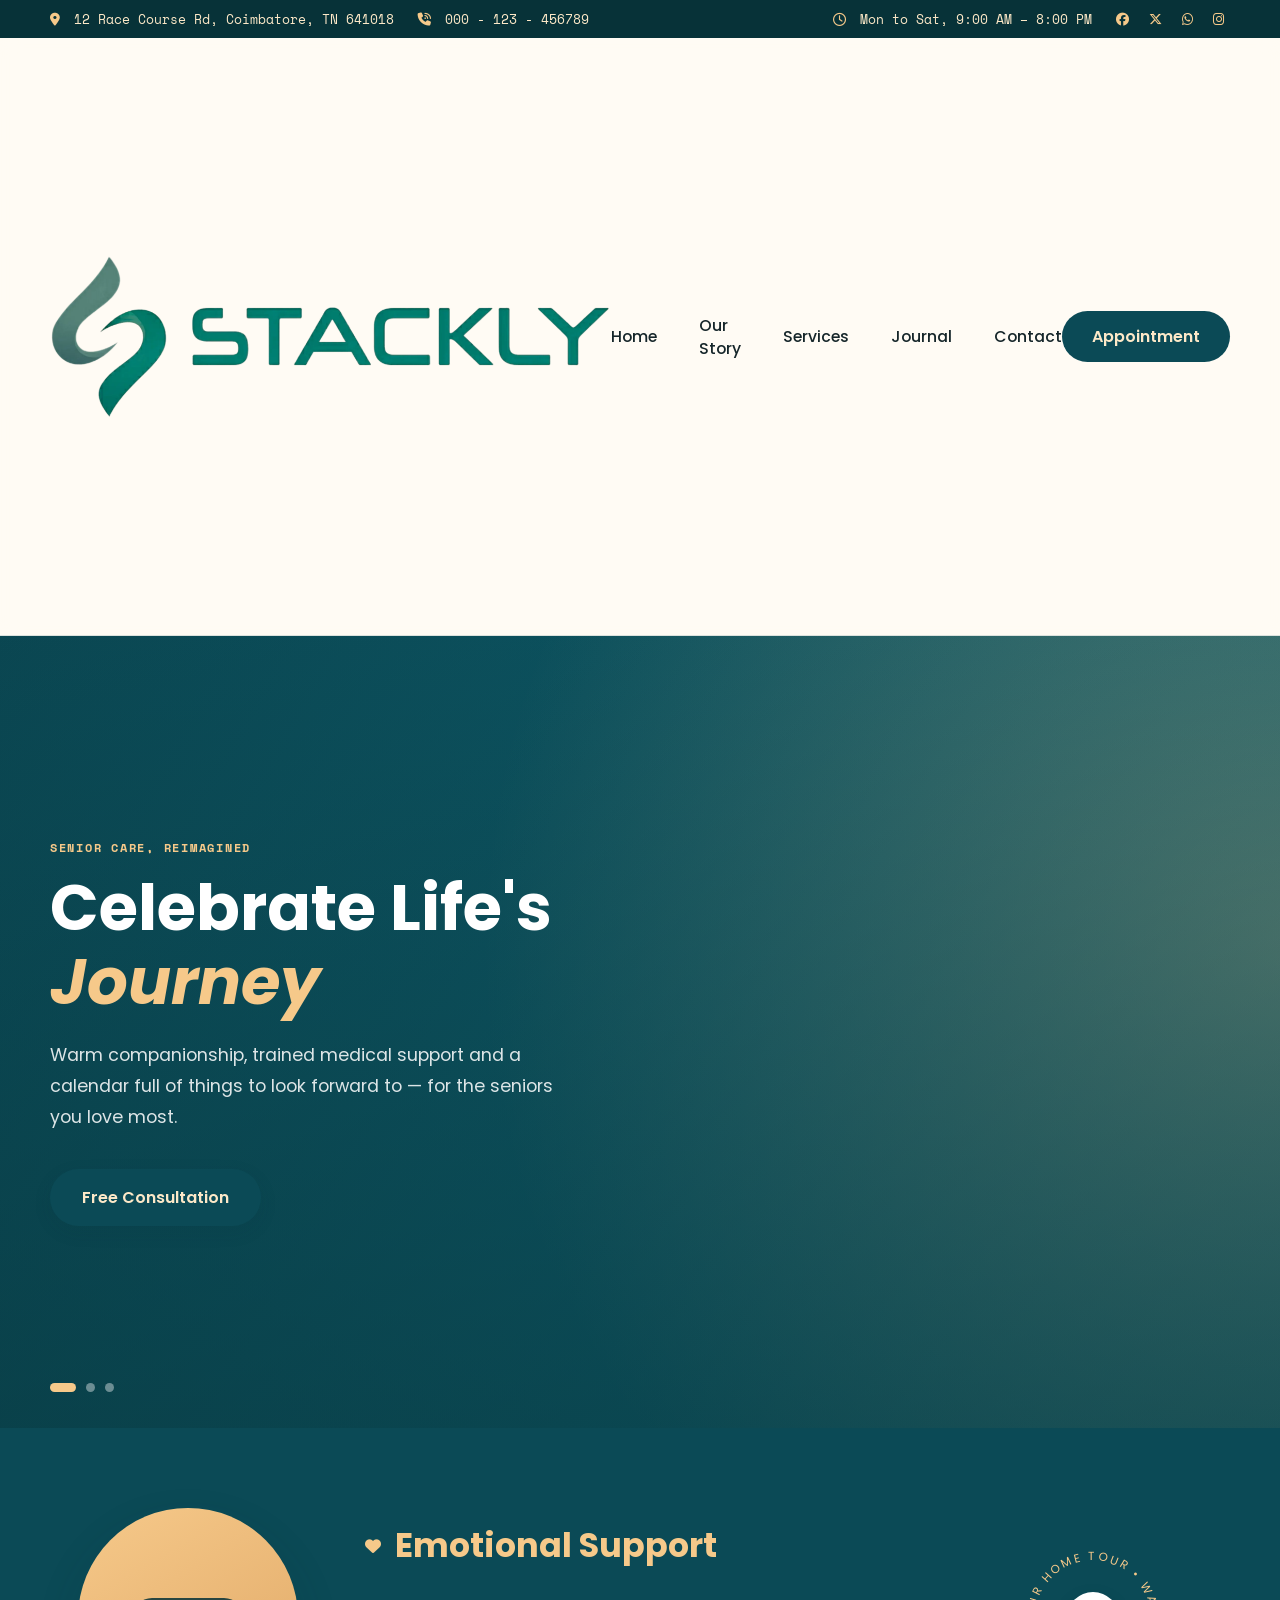
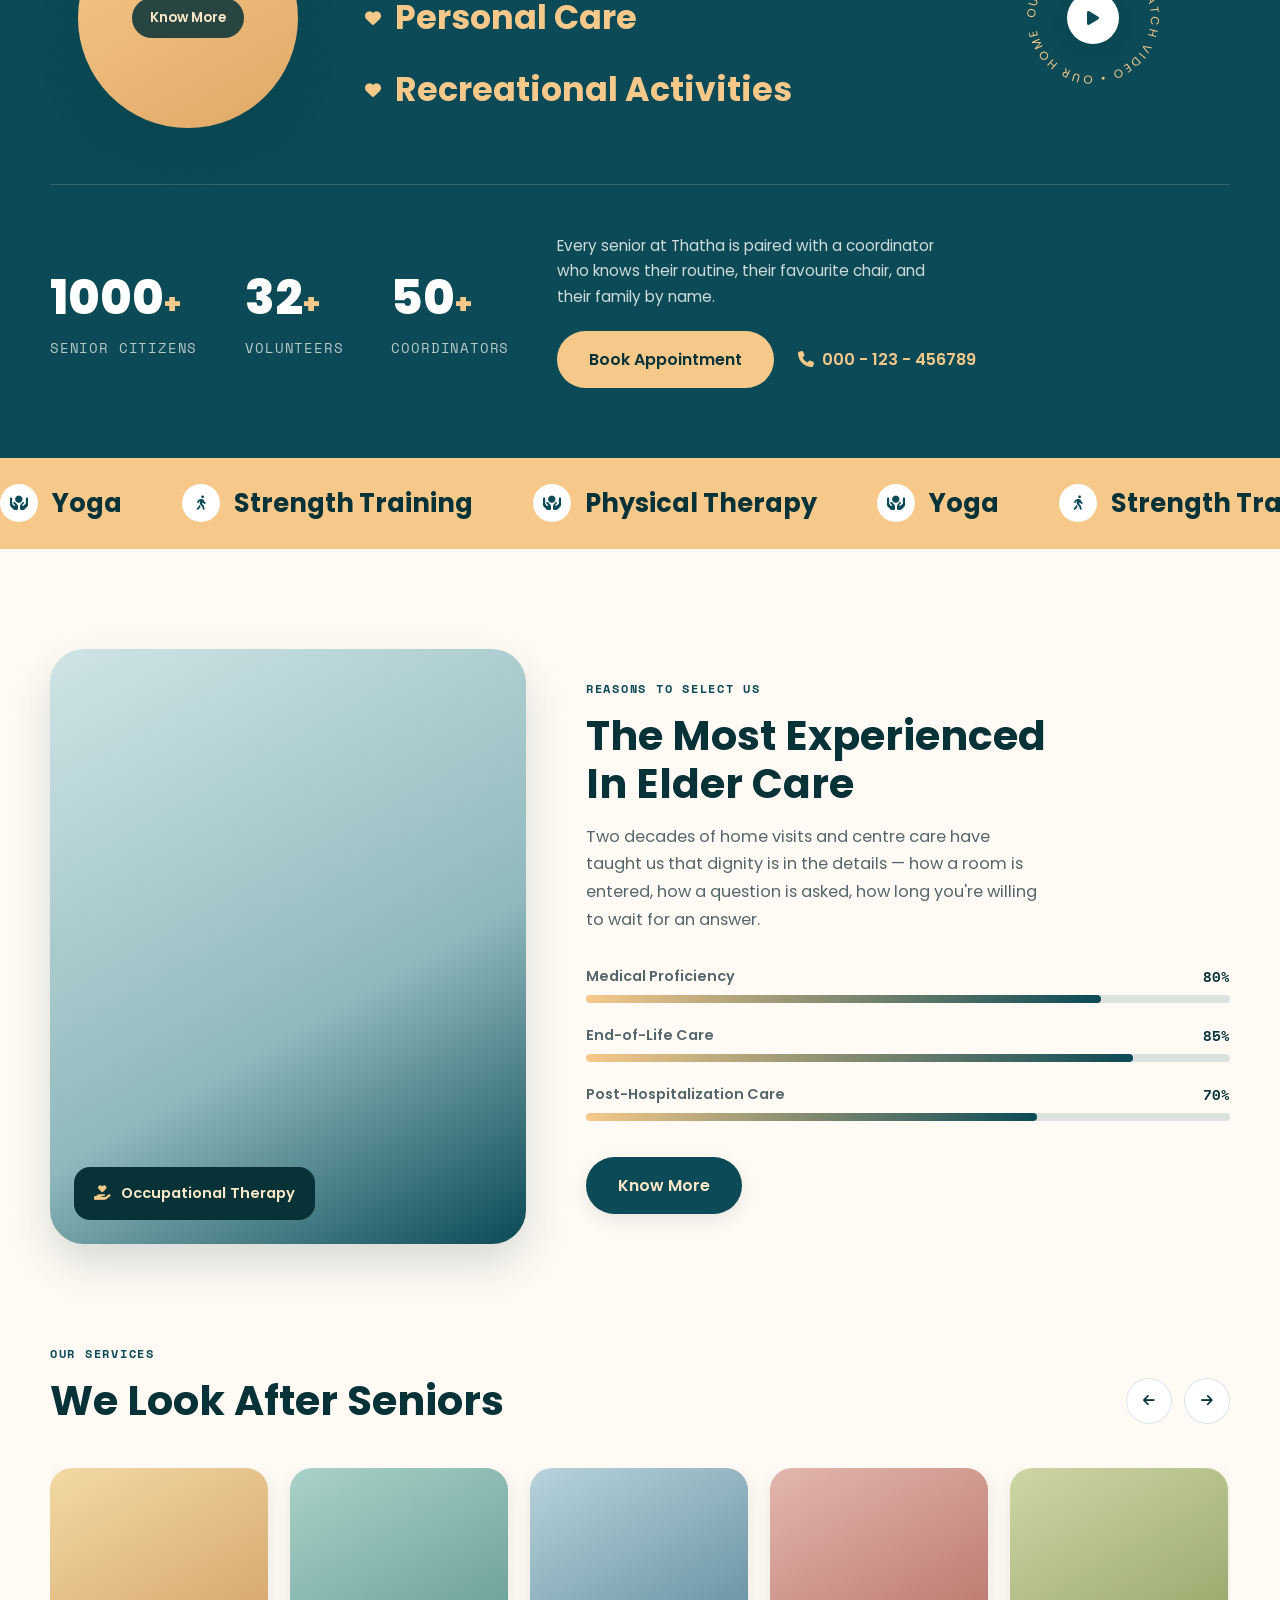
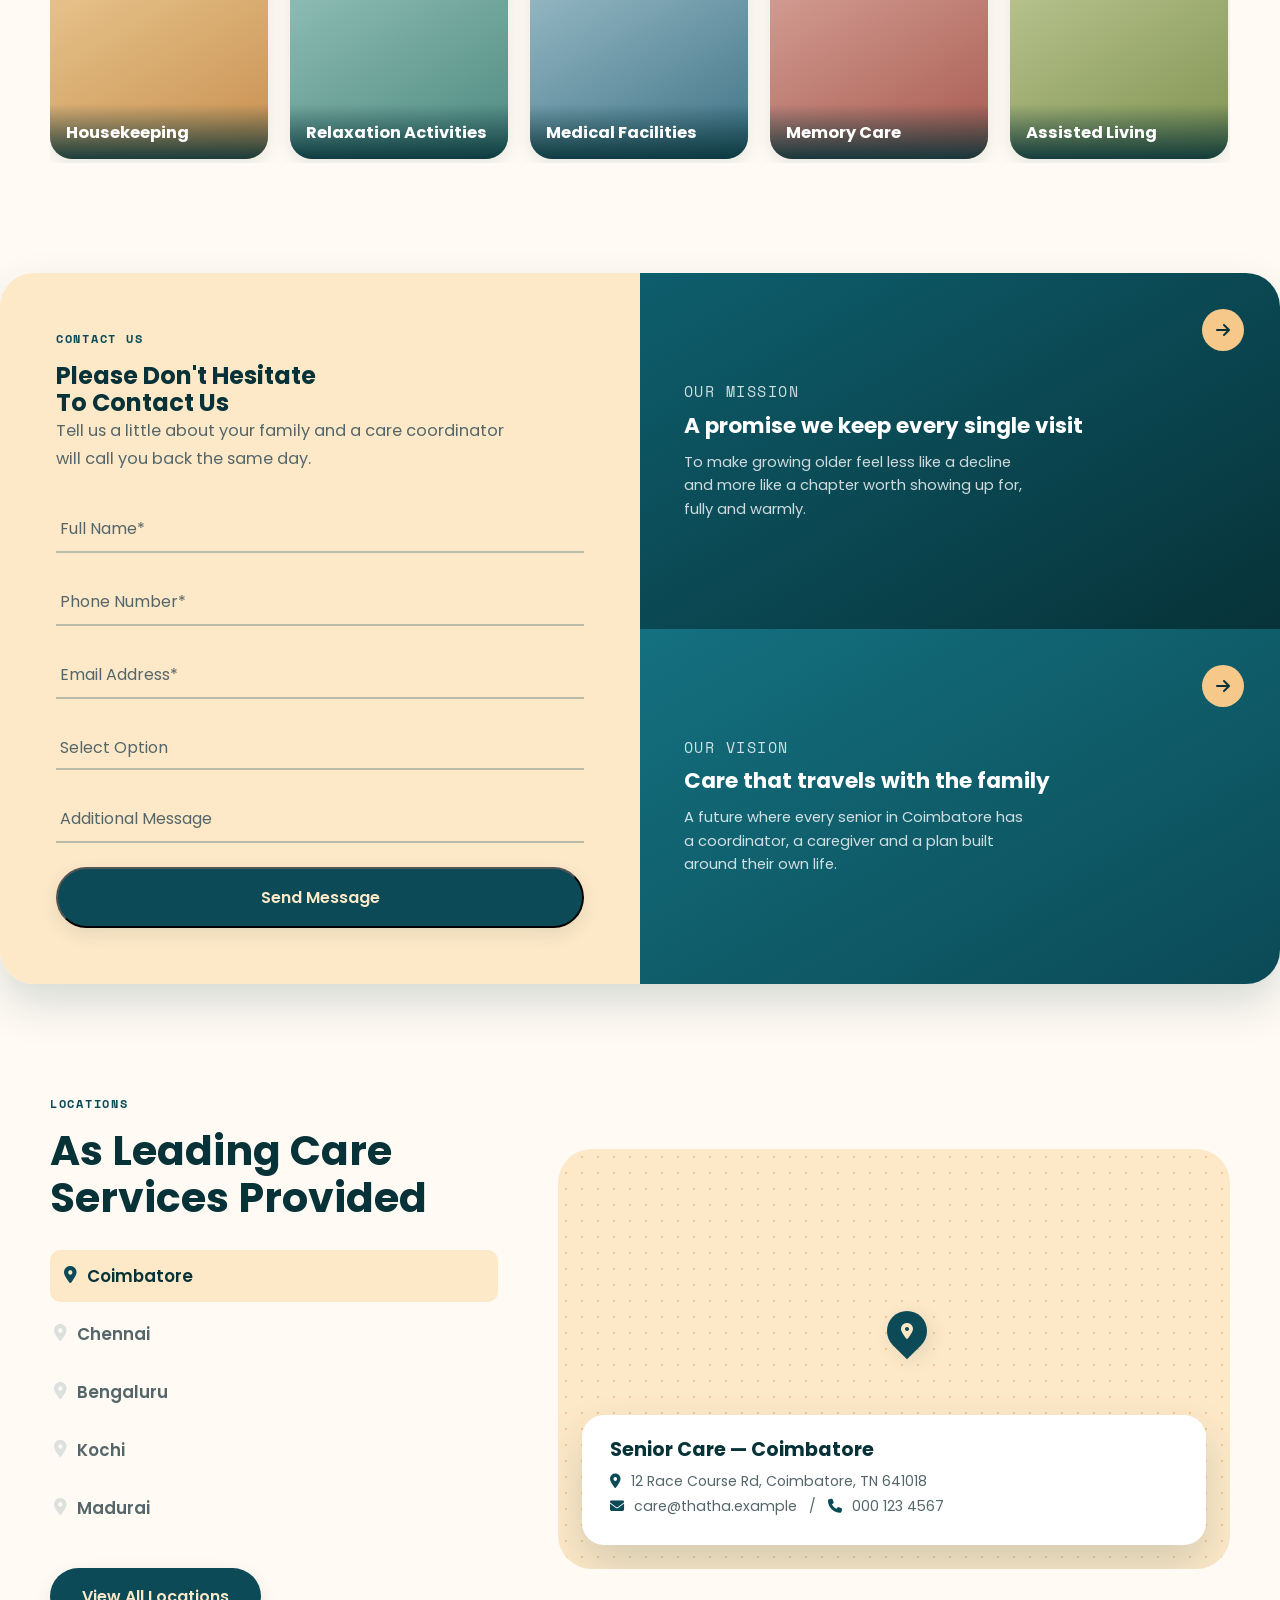
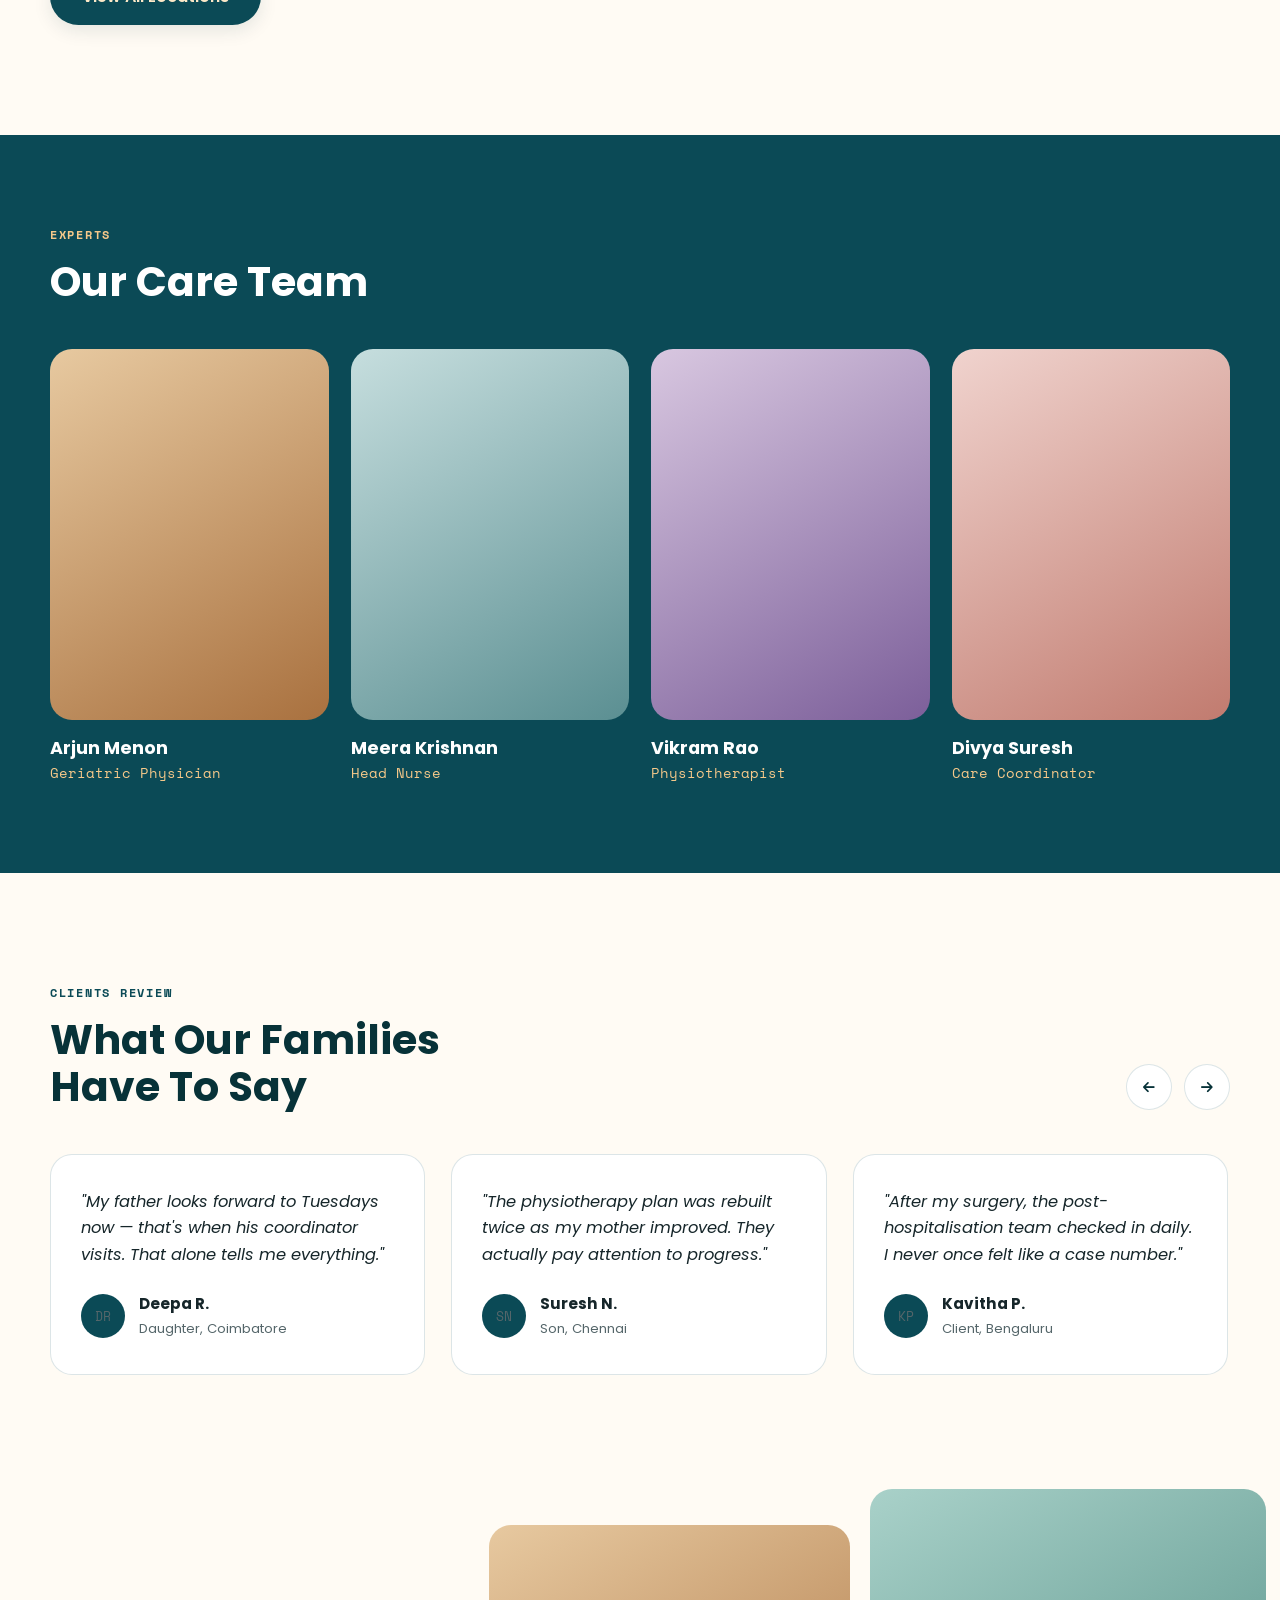
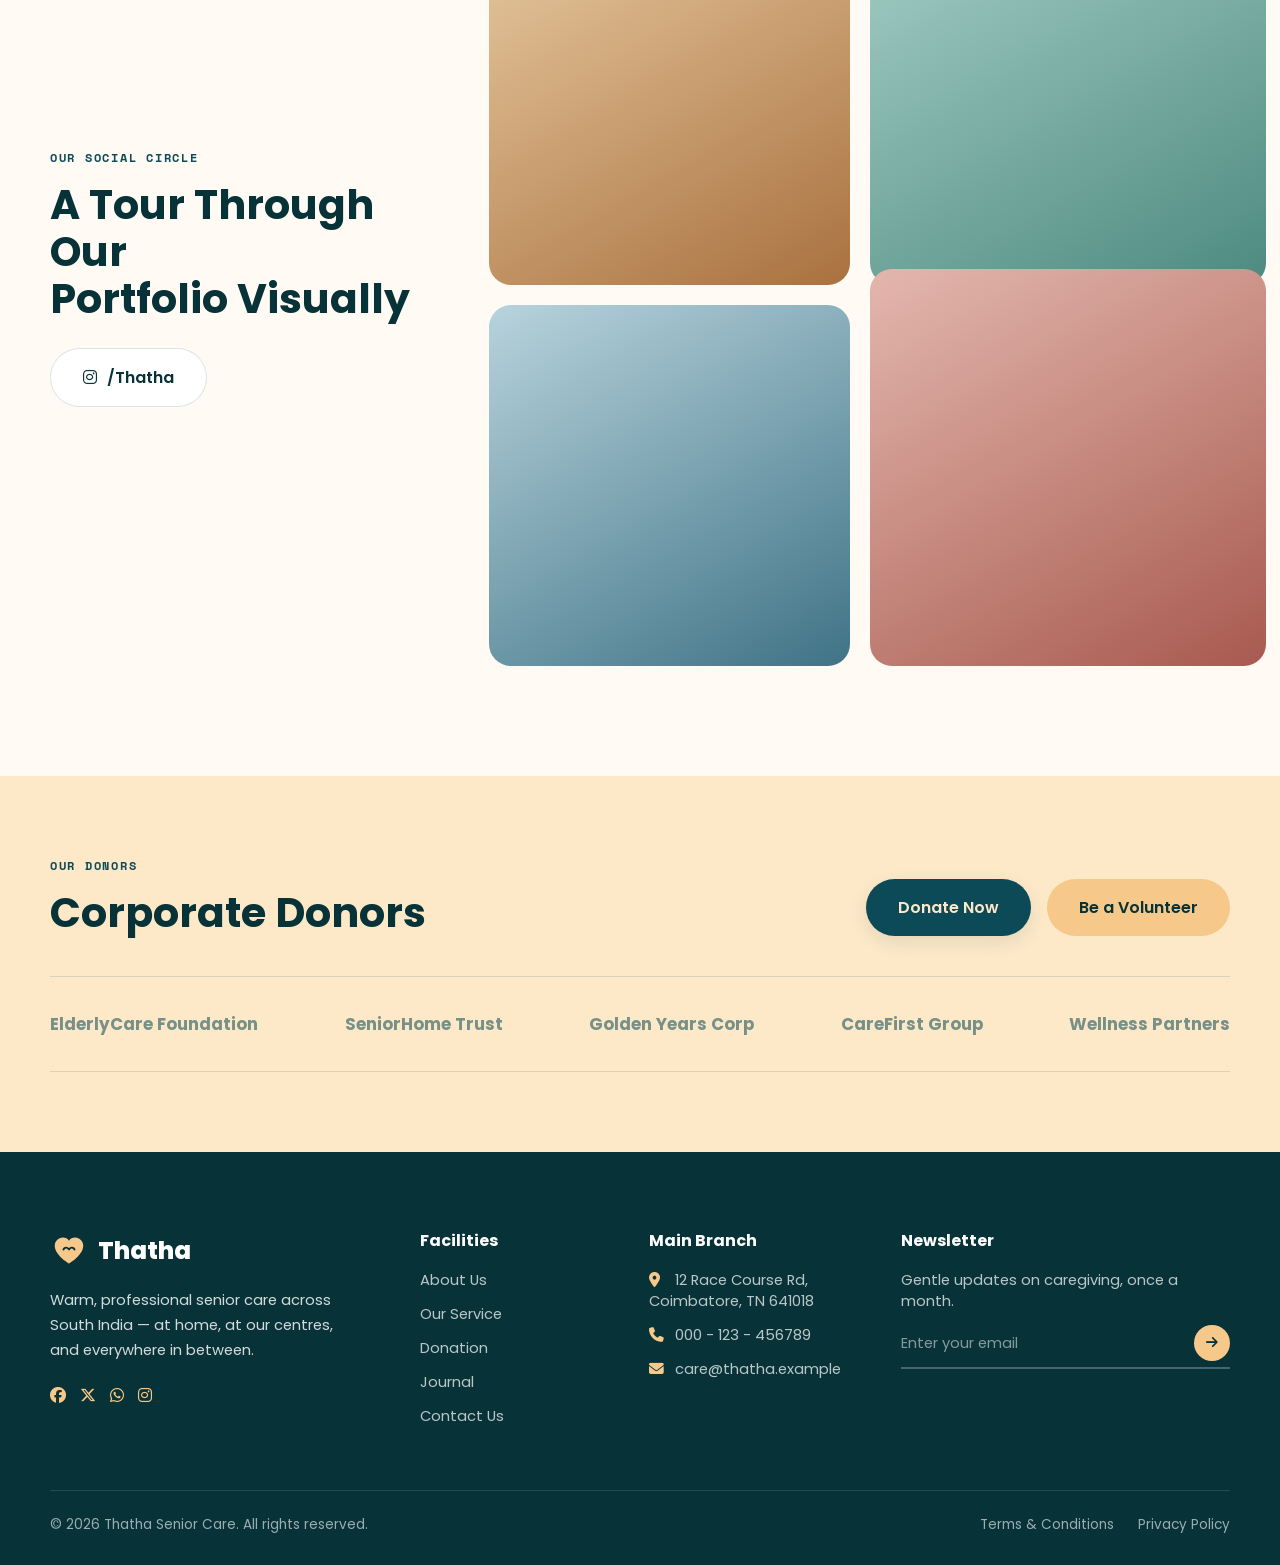
==== index.html @ c71c0176 "first commit" ====
<!DOCTYPE html>
<html lang="en">
<head>
<meta charset="UTF-8">
<meta name="viewport" content="width=device-width, initial-scale=1.0">
<title>Thatha — Compassionate Senior Care</title>
<meta name="description" content="Thatha provides warm, professional senior care — emotional support, personal care, medical facilities and recreational activities, at home and in our centres.">

<link rel="preconnect" href="https://fonts.googleapis.com">
<link rel="preconnect" href="https://fonts.gstatic.com" crossorigin>
<link href="https://fonts.googleapis.com/css2?family=Poppins:wght@400;500;600;700;800&family=Space+Mono:wght@400;700&display=swap" rel="stylesheet">
<link rel="stylesheet" href="https://cdnjs.cloudflare.com/ajax/libs/font-awesome/6.5.1/css/all.min.css">
<link rel="stylesheet" href="style.css">
</head>
<body>

<header class="top-bar">
    <div class="top-bar-left">
        <p><i class="fa-solid fa-location-dot"></i> 12 Race Course Rd, Coimbatore, TN 641018</p>
        <p><i class="fa-solid fa-phone-volume"></i> 000 - 123 - 456789</p>
    </div>
    <div class="top-bar-right">
        <p><i class="fa-regular fa-clock"></i> Mon to Sat, 9:00 AM – 8:00 PM</p>
        <div class="social">
            <a href="#" aria-label="Facebook"><i class="fa-brands fa-facebook"></i></a>
            <a href="#" aria-label="X"><i class="fa-brands fa-x-twitter"></i></a>
            <a href="#" aria-label="WhatsApp"><i class="fa-brands fa-whatsapp"></i></a>
            <a href="#" aria-label="Instagram"><i class="fa-brands fa-instagram"></i></a>
        </div>
    </div>
</header>

<nav id="site-nav">
    <a href="#top" class="logo" aria-label="Thatha home">
    <img src="./src/logo/Untitled design (7).webp" alt="">
    </a>

    <div class="nav-links" id="nav-links">
        <a href="#top">Home</a>
        <a href="#story">Our Story</a>
        <a href="#services">Services</a>
        <a href="#team">Journal</a>
        <a href="#contact">Contact</a>
        <a href="#contact" class="mobile-cta"><button>Appointment</button></a>
    </div>

    <a href="#contact" class="nav-cta"><button>Appointment</button></a>

    <button class="hamburger" id="hamburger" aria-label="Toggle menu" aria-expanded="false">
        <span></span><span></span><span></span>
    </button>
</nav>

<div class="nav-scrim" id="nav-scrim"></div>

<main id="top">

    <!-- HERO -->
    <section class="hero">
        <div class="hero-media" aria-hidden="true"></div>
        <div class="hero-overlay"></div>
        <div class="hero-content reveal">
            <p class="eyebrow eyebrow-light">Senior Care, Reimagined</p>
            <h1>Celebrate Life's<br><span>Journey</span></h1>
            <p class="hero-sub">Warm companionship, trained medical support and a calendar full of things to look forward to — for the seniors you love most.</p>
            <a href="#contact" class="btn btn-primary">Free Consultation</a>
        </div>
        <div class="hero-dots">
            <span class="active"></span><span></span><span></span>
        </div>
    </section>

    <!-- CARE HIGHLIGHTS -->
    <section class="highlights">
        <div class="highlights-grid">
            <div class="highlight-media reveal">
                <div class="highlight-circle">
                    <span>Know More</span>
                </div>
            </div>
            <div class="highlight-list reveal">
                <p class="highlight-item"><i class="fa-solid fa-heart"></i> Emotional Support</p>
                <p class="highlight-item"><i class="fa-solid fa-heart"></i> Personal Care</p>
                <p class="highlight-item"><i class="fa-solid fa-heart"></i> Recreational Activities</p>
            </div>
            <div class="highlight-tour reveal" aria-hidden="true">
                <div class="tour-badge">
                    <svg viewBox="0 0 120 120" class="tour-ring">
                        <defs><path id="tourPath" d="M60,60 m-46,0 a46,46 0 1,1 92,0 a46,46 0 1,1 -92,0"/></defs>
                        <text font-size="9.4" letter-spacing="2" fill="var(--secondary)">
                            <textPath href="#tourPath">OUR HOME TOUR &#8226; WATCH VIDEO &#8226; OUR HOME TOUR &#8226; WATCH VIDEO &#8226;</textPath>
                        </text>
                    </svg>
                    <span class="tour-play"><i class="fa-solid fa-play"></i></span>
                </div>
            </div>
        </div>

        <div class="highlights-divider reveal"></div>

        <div class="stats-row reveal">
            <div class="stat">
                <span class="stat-number" data-count="1000">0</span><span class="stat-plus">+</span>
                <p>Senior Citizens</p>
            </div>
            <div class="stat">
                <span class="stat-number" data-count="32">0</span><span class="stat-plus">+</span>
                <p>Volunteers</p>
            </div>
            <div class="stat">
                <span class="stat-number" data-count="50">0</span><span class="stat-plus">+</span>
                <p>Coordinators</p>
            </div>
            <div class="stat-copy">
                <p>Every senior at Thatha is paired with a coordinator who knows their routine, their favourite chair, and their family by name.</p>
                <div class="stat-actions">
                    <a href="#contact" class="btn btn-secondary">Book Appointment</a>
                    <a href="tel:+910001234567" class="stat-phone"><i class="fa-solid fa-phone"></i> 000 - 123 - 456789</a>
                </div>
            </div>
        </div>
    </section>

    <!-- MARQUEE -->
    <div class="marquee" aria-hidden="true">
        <div class="marquee-track">
            <span><i class="fa-solid fa-hands-holding-circle"></i> Yoga</span>
            <span><i class="fa-solid fa-person-walking"></i> Strength Training</span>
            <span><i class="fa-solid fa-hands-holding-circle"></i> Physical Therapy</span>
            <span><i class="fa-solid fa-hands-holding-circle"></i> Yoga</span>
            <span><i class="fa-solid fa-person-walking"></i> Strength Training</span>
            <span><i class="fa-solid fa-hands-holding-circle"></i> Physical Therapy</span>
            <span><i class="fa-solid fa-hands-holding-circle"></i> Yoga</span>
            <span><i class="fa-solid fa-person-walking"></i> Strength Training</span>
            <span><i class="fa-solid fa-hands-holding-circle"></i> Physical Therapy</span>
        </div>
    </div>

    <!-- WHY US -->
    <section class="why-us" id="story">
        <div class="why-media reveal">
            <div class="why-photo">
                <div class="why-tag"><i class="fa-solid fa-hand-holding-heart"></i> Occupational Therapy</div>
            </div>
        </div>
        <div class="why-content reveal">
            <p class="eyebrow">Reasons To Select Us</p>
            <h2>The Most Experienced<br>In Elder Care</h2>
            <p class="section-sub">Two decades of home visits and centre care have taught us that dignity is in the details — how a room is entered, how a question is asked, how long you're willing to wait for an answer.</p>

            <div class="progress-group">
                <div class="progress-row">
                    <div class="progress-label"><span>Medical Proficiency</span><span class="progress-value">80%</span></div>
                    <div class="progress-track"><div class="progress-fill" data-progress="80"></div></div>
                </div>
                <div class="progress-row">
                    <div class="progress-label"><span>End-of-Life Care</span><span class="progress-value">85%</span></div>
                    <div class="progress-track"><div class="progress-fill" data-progress="85"></div></div>
                </div>
                <div class="progress-row">
                    <div class="progress-label"><span>Post-Hospitalization Care</span><span class="progress-value">70%</span></div>
                    <div class="progress-track"><div class="progress-fill" data-progress="70"></div></div>
                </div>
            </div>
            <a href="#services" class="btn btn-primary">Know More</a>
        </div>
    </section>

    <!-- SERVICES -->
    <section class="services" id="services">
        <div class="services-head reveal">
            <div>
                <p class="eyebrow">Our Services</p>
                <h2>We Look After Seniors</h2>
            </div>
            <div class="services-nav">
                <button id="svc-prev" aria-label="Previous service"><i class="fa-solid fa-arrow-left"></i></button>
                <button id="svc-next" aria-label="Next service"><i class="fa-solid fa-arrow-right"></i></button>
            </div>
        </div>

        <div class="service-track reveal" id="service-track">
            <article class="service-tile">
                <div class="service-tile-media svc-1"></div>
                <h3>Housekeeping</h3>
            </article>
            <article class="service-tile">
                <div class="service-tile-media svc-2"></div>
                <h3>Relaxation Activities</h3>
            </article>
            <article class="service-tile">
                <div class="service-tile-media svc-3"></div>
                <h3>Medical Facilities</h3>
            </article>
            <article class="service-tile">
                <div class="service-tile-media svc-4"></div>
                <h3>Memory Care</h3>
            </article>
            <article class="service-tile">
                <div class="service-tile-media svc-5"></div>
                <h3>Assisted Living</h3>
            </article>
        </div>
    </section>

    <!-- CONTACT + MISSION/VISION -->
    <section class="contact" id="contact">
        <div class="contact-card reveal">
            <p class="eyebrow">Contact Us</p>
            <h2>Please Don't Hesitate<br>To Contact Us</h2>
            <p class="section-sub">Tell us a little about your family and a care coordinator will call you back the same day.</p>
            <form class="contact-form" onsubmit="return false;">
                <div class="field"><input type="text" placeholder=" " required id="f-name"><label for="f-name">Full Name*</label></div>
                <div class="field"><input type="tel" placeholder=" " required id="f-phone"><label for="f-phone">Phone Number*</label></div>
                <div class="field"><input type="email" placeholder=" " required id="f-email"><label for="f-email">Email Address*</label></div>
                <div class="field select-field">
                    <select id="f-need">
                        <option value="" disabled selected hidden></option>
                        <option>Home Visit Care</option>
                        <option>Centre-Based Care</option>
                        <option>Medical Support</option>
                        <option>Not sure yet</option>
                    </select>
                    <label for="f-need">Select Option</label>
                </div>
                <div class="field"><input type="text" placeholder=" " id="f-msg"><label for="f-msg">Additional Message</label></div>
                <button type="submit" class="btn btn-primary btn-block">Send Message</button>
            </form>
        </div>

        <div class="contact-visual reveal">
            <div class="visual-block visual-block-1">
                <p class="visual-eyebrow">Our Mission</p>
                <h4>A promise we keep every single visit</h4>
                <p>To make growing older feel less like a decline and more like a chapter worth showing up for, fully and warmly.</p>
                <span class="visual-arrow"><i class="fa-solid fa-arrow-right"></i></span>
            </div>
            <div class="visual-block visual-block-2">
                <p class="visual-eyebrow">Our Vision</p>
                <h4>Care that travels with the family</h4>
                <p>A future where every senior in Coimbatore has a coordinator, a caregiver and a plan built around their own life.</p>
                <span class="visual-arrow"><i class="fa-solid fa-arrow-right"></i></span>
            </div>
        </div>
    </section>

    <!-- LOCATIONS -->
    <section class="locations">
        <div class="locations-list reveal">
            <p class="eyebrow">Locations</p>
            <h2>As Leading Care<br>Services Provided</h2>
            <ul class="location-items" id="location-items">
                <li class="active" data-city="Coimbatore" data-address="12 Race Course Rd, Coimbatore, TN 641018" data-phone="000 123 4567"><i class="fa-solid fa-location-dot"></i> Coimbatore</li>
                <li data-city="Chennai" data-address="44 Anna Salai, Chennai, TN 600002" data-phone="000 234 5678"><i class="fa-solid fa-location-dot"></i> Chennai</li>
                <li data-city="Bengaluru" data-address="9 MG Road, Bengaluru, KA 560001" data-phone="000 345 6789"><i class="fa-solid fa-location-dot"></i> Bengaluru</li>
                <li data-city="Kochi" data-address="21 MG Road, Kochi, KL 682016" data-phone="000 456 7890"><i class="fa-solid fa-location-dot"></i> Kochi</li>
                <li data-city="Madurai" data-address="5 Town Hall Rd, Madurai, TN 625001" data-phone="000 567 8901"><i class="fa-solid fa-location-dot"></i> Madurai</li>
            </ul>
            <a href="#contact" class="btn btn-primary">View All Locations</a>
        </div>
        <div class="locations-map reveal">
            <div class="map-dots" aria-hidden="true"></div>
            <div class="map-pin" id="map-pin"><i class="fa-solid fa-location-dot"></i></div>
            <div class="map-card">
                <h3>Senior Care — <span id="map-city">Coimbatore</span></h3>
                <p><i class="fa-solid fa-location-dot"></i> <span id="map-address">12 Race Course Rd, Coimbatore, TN 641018</span></p>
                <p><i class="fa-solid fa-envelope"></i> care@thatha.example &nbsp; / &nbsp; <i class="fa-solid fa-phone"></i> <span id="map-phone">000 123 4567</span></p>
            </div>
        </div>
    </section>

    <!-- TEAM -->
    <section class="team" id="team">
        <p class="eyebrow eyebrow-light reveal">Experts</p>
        <h2 class="reveal">Our Care Team</h2>
        <div class="team-grid reveal">
            <article class="team-card">
                <div class="team-photo tp-1"></div>
                <h4>Arjun Menon</h4>
                <p>Geriatric Physician</p>
            </article>
            <article class="team-card">
                <div class="team-photo tp-2"></div>
                <h4>Meera Krishnan</h4>
                <p>Head Nurse</p>
            </article>
            <article class="team-card">
                <div class="team-photo tp-3"></div>
                <h4>Vikram Rao</h4>
                <p>Physiotherapist</p>
            </article>
            <article class="team-card">
                <div class="team-photo tp-4"></div>
                <h4>Divya Suresh</h4>
                <p>Care Coordinator</p>
            </article>
        </div>
    </section>

    <!-- TESTIMONIALS -->
    <section class="stories">
        <div class="stories-head reveal">
            <div>
                <p class="eyebrow">Clients Review</p>
                <h2>What Our Families<br>Have To Say</h2>
            </div>
            <div class="stories-nav">
                <button id="story-prev" aria-label="Previous review"><i class="fa-solid fa-arrow-left"></i></button>
                <button id="story-next" aria-label="Next review"><i class="fa-solid fa-arrow-right"></i></button>
            </div>
        </div>
        <div class="story-track reveal" id="story-track">
            <article class="story-card">
                <p>"My father looks forward to Tuesdays now — that's when his coordinator visits. That alone tells me everything."</p>
                <div class="story-person"><span class="story-avatar">DR</span><div><strong>Deepa R.</strong><span>Daughter, Coimbatore</span></div></div>
            </article>
            <article class="story-card">
                <p>"The physiotherapy plan was rebuilt twice as my mother improved. They actually pay attention to progress."</p>
                <div class="story-person"><span class="story-avatar">SN</span><div><strong>Suresh N.</strong><span>Son, Chennai</span></div></div>
            </article>
            <article class="story-card">
                <p>"After my surgery, the post-hospitalisation team checked in daily. I never once felt like a case number."</p>
                <div class="story-person"><span class="story-avatar">KP</span><div><strong>Kavitha P.</strong><span>Client, Bengaluru</span></div></div>
            </article>
        </div>
    </section>

    <!-- GALLERY -->
    <section class="gallery">
        <div class="gallery-copy reveal">
            <p class="eyebrow">Our Social Circle</p>
            <h2>A Tour Through Our<br>Portfolio Visually</h2>
            <a href="#" class="btn btn-ghost"><i class="fa-brands fa-instagram"></i> /Thatha</a>
        </div>
        <div class="gallery-grid reveal">
            <div class="g-item g-1"></div>
            <div class="g-item g-2"></div>
            <div class="g-item g-3"></div>
            <div class="g-item g-4"></div>
        </div>
    </section>

    <!-- DONORS -->
    <section class="donors">
        <div class="donors-head reveal">
            <div>
                <p class="eyebrow">Our Donors</p>
                <h2>Corporate Donors</h2>
            </div>
            <div class="donors-actions">
                <a href="#contact" class="btn btn-primary">Donate Now</a>
                <a href="#contact" class="btn btn-secondary">Be a Volunteer</a>
            </div>
        </div>
        <div class="donors-strip reveal">
            <span>ElderlyCare Foundation</span>
            <span>SeniorHome Trust</span>
            <span>Golden Years Corp</span>
            <span>CareFirst Group</span>
            <span>Wellness Partners</span>
        </div>
    </section>

</main>

<footer>
    <div class="footer-top">
        <div class="footer-brand">
            <a href="#top" class="logo">
                <span class="logo-mark" aria-hidden="true">
                    <svg viewBox="0 0 48 48" fill="none">
                        <path d="M24 40C24 40 6 29.5 6 17.5C6 11.7 10.6 7 16.3 7C19.6 7 22.4 8.6 24 11C25.6 8.6 28.4 7 31.7 7C37.4 7 42 11.7 42 17.5C42 29.5 24 40 24 40Z" fill="var(--secondary)"/>
                        <path d="M17 22C17 22 20 17 24 22C28 17 31 22 31 22" stroke="var(--primary-dark)" stroke-width="2.4" stroke-linecap="round" stroke-linejoin="round"/>
                    </svg>
                </span>
                <span class="logo-text">Thatha</span>
            </a>
            <p>Warm, professional senior care across South India — at home, at our centres, and everywhere in between.</p>
            <div class="social footer-social">
                <a href="#" aria-label="Facebook"><i class="fa-brands fa-facebook"></i></a>
                <a href="#" aria-label="X"><i class="fa-brands fa-x-twitter"></i></a>
                <a href="#" aria-label="WhatsApp"><i class="fa-brands fa-whatsapp"></i></a>
                <a href="#" aria-label="Instagram"><i class="fa-brands fa-instagram"></i></a>
            </div>
        </div>
        <div class="footer-col">
            <h4>Facilities</h4>
            <a href="#story">About Us</a>
            <a href="#services">Our Service</a>
            <a href="#">Donation</a>
            <a href="#team">Journal</a>
            <a href="#contact">Contact Us</a>
        </div>
        <div class="footer-col">
            <h4>Main Branch</h4>
            <p><i class="fa-solid fa-location-dot"></i> 12 Race Course Rd, Coimbatore, TN 641018</p>
            <p><i class="fa-solid fa-phone"></i> 000 - 123 - 456789</p>
            <p><i class="fa-solid fa-envelope"></i> care@thatha.example</p>
        </div>
        <div class="footer-col newsletter-col">
            <h4>Newsletter</h4>
            <p>Gentle updates on caregiving, once a month.</p>
            <form class="newsletter-form" onsubmit="return false;">
                <input type="email" placeholder="Enter your email" required>
                <button type="submit" aria-label="Subscribe"><i class="fa-solid fa-arrow-right"></i></button>
            </form>
        </div>
    </div>
    <div class="footer-bottom">
        <p>&copy; 2026 Thatha Senior Care. All rights reserved.</p>
        <div class="footer-links">
            <a href="#">Terms &amp; Conditions</a>
            <a href="#">Privacy Policy</a>
        </div>
    </div>
</footer>

<button class="back-to-top" id="back-to-top" aria-label="Back to top"><i class="fa-solid fa-arrow-up"></i></button>

<script src="script.js"></script>
</body>
</html>
---- style.css ----
/* =========================================================
   THATHA — design tokens
   ========================================================= */
:root{
    --primary: #0B4A56;
    --primary-dark: #073238;
    --secondary: #F6C98A;
    --secondary-soft: #FDE9C8;
    --cream: #FFFBF4;
    --ink: #16262A;
    --ink-soft: #55666A;
    --line: rgba(11,74,86,0.14);
    --white: #ffffff;

    --f-display: 'Poppins', sans-serif;
    --f-body: 'Poppins', sans-serif;
    --f-mono: 'Space Mono', monospace;

    --radius-sm: 12px;
    --radius-md: 22px;
    --radius-lg: 34px;

    --shadow-sm: 0 6px 18px rgba(7,50,56,0.10);
    --shadow-md: 0 20px 44px rgba(7,50,56,0.16);

    --ease: cubic-bezier(0.22, 1, 0.36, 1);
}

*{ margin:0; padding:0; box-sizing:border-box; }
html{ scroll-behavior:smooth; }
html, body{ width:100%; overflow-x:hidden; background:var(--cream); color:var(--ink); font-family:var(--f-body); }
img{ max-width:100%; display:block; }
a{ color:inherit; text-decoration:none; }
button{ font-family:inherit; cursor:pointer; }
ul{ list-style:none; }

h1,h2,h3,h4{ font-family:var(--f-display); font-weight:700; color:var(--primary-dark); line-height:1.15; }

.eyebrow{
    font-family:var(--f-mono);
    font-size:0.78rem;
    letter-spacing:0.14em;
    text-transform:uppercase;
    color:var(--primary);
    margin-bottom:14px;
    font-weight:700;
}
.eyebrow-light{ color:var(--secondary); }

.section-sub{ color:var(--ink-soft); font-size:1.02rem; line-height:1.7; max-width:46ch; }

/* =========================================================
   REVEAL ON SCROLL
   ========================================================= */
.reveal{ opacity:0; transform:translateY(30px); transition:opacity 0.8s var(--ease), transform 0.8s var(--ease); }
.reveal.in-view{ opacity:1; transform:translateY(0); }
@media (prefers-reduced-motion: reduce){
    .reveal{ opacity:1; transform:none; transition:none; }
    *{ scroll-behavior:auto !important; animation-duration:0.001ms !important; }
}

/* =========================================================
   TOP BAR + NAV
   ========================================================= */
.top-bar{
    display:flex; justify-content:space-between; align-items:center;
    padding:9px 50px; background:var(--primary-dark); color:var(--secondary-soft);
    font-size:0.82rem; font-family:var(--f-mono);
}
.top-bar-left, .top-bar-right{ display:flex; gap:24px; align-items:center; }
.top-bar i{ color:var(--secondary); margin-right:6px; }
.social{ display:flex; gap:14px; }
.social a{ color:var(--secondary); transition:transform 0.3s var(--ease), color 0.3s; }
.social a:hover{ transform:translateY(-3px); color:var(--white); }

nav{
    position:sticky; top:0; z-index:100;
    display:flex; justify-content:space-between; align-items:center;
    padding:18px 50px; background:rgba(255,251,244,0.92);
    backdrop-filter:blur(10px);
    border-bottom:1px solid var(--line);
    transition:padding 0.3s var(--ease), box-shadow 0.3s var(--ease);
}
nav.scrolled{ padding:12px 50px; box-shadow:var(--shadow-sm); }

.logo{ display:flex; align-items:center; gap:10px; }
.logo-mark{ width:38px; height:38px; }
.logo-mark svg{ width:100%; height:100%; }
.logo-text{ font-family:var(--f-display); font-size:1.5rem; font-weight:800; color:var(--primary-dark); }

.nav-links{ display:flex; align-items:center; gap:42px; }
.nav-links a{ font-weight:500; font-size:0.98rem; color:var(--ink); position:relative; padding:4px 0; }
.nav-links a::after{ content:""; position:absolute; left:0; bottom:0; width:0%; height:2px; background:var(--secondary); transition:width 0.35s var(--ease); }
.nav-links a:hover::after{ width:100%; }
.nav-links a:hover{ color:var(--primary); }

.nav-cta button, .mobile-cta button{
    padding:13px 30px; border-radius:30px; border:none;
    background:var(--primary); color:var(--secondary-soft);
    font-size:1rem; font-weight:600;
    transition:background 0.35s var(--ease), color 0.35s var(--ease), transform 0.3s var(--ease);
}
.nav-cta button:hover{ background:var(--primary-dark); transform:translateY(-2px); }
.mobile-cta{ display:none; }

.hamburger{
    display:none; flex-direction:column; justify-content:center; gap:6px;
    width:34px; height:34px; background:none; border:none; z-index:110;
}
.hamburger span{ width:28px; height:2.5px; background:var(--primary-dark); border-radius:20px; transition:transform 0.35s var(--ease), opacity 0.25s var(--ease); }
.hamburger.active span:nth-child(1){ transform:translateY(8.5px) rotate(45deg); }
.hamburger.active span:nth-child(2){ opacity:0; }
.hamburger.active span:nth-child(3){ transform:translateY(-8.5px) rotate(-45deg); }

.nav-scrim{ position:fixed; inset:0; background:rgba(7,50,56,0.4); opacity:0; visibility:hidden; transition:opacity 0.35s var(--ease); z-index:95; }
.nav-scrim.active{ opacity:1; visibility:visible; }

/* =========================================================
   HERO
   ========================================================= */
.hero{
    position:relative;
    min-height:88vh;
    display:flex;
    align-items:center;
    overflow:hidden;
}
.hero-media{
    position:absolute; inset:0;
    background:
        radial-gradient(circle at 78% 30%, rgba(246,201,138,0.35), transparent 55%),
        linear-gradient(120deg, #0B4A56 0%, #0E5E6D 45%, #14707F 100%);
    animation:heroPan 16s ease-in-out infinite alternate;
    background-size:130% 130%;
}
@keyframes heroPan{ from{ background-position:0% 50%; } to{ background-position:100% 50%; } }
.hero-overlay{ position:absolute; inset:0; background:linear-gradient(180deg, rgba(7,50,56,0.15), rgba(7,50,56,0.55)); }

.hero-content{ position:relative; z-index:2; max-width:680px; padding:0 50px; color:var(--white); }
.hero-content h1{ color:var(--white); font-size:clamp(2.6rem, 5vw, 4.4rem); margin-bottom:22px; }
.hero-content h1 span{ color:var(--secondary); font-style:italic; }
.hero-sub{ color:rgba(255,255,255,0.86); font-size:1.1rem; line-height:1.75; max-width:46ch; margin-bottom:36px; }

.hero-dots{ position:absolute; left:50px; bottom:36px; display:flex; gap:10px; z-index:2; }
.hero-dots span{ width:9px; height:9px; border-radius:50%; background:rgba(255,255,255,0.4); transition:all 0.4s var(--ease); }
.hero-dots span.active{ background:var(--secondary); width:26px; border-radius:6px; }

/* =========================================================
   BUTTONS
   ========================================================= */
.btn{
    display:inline-flex; align-items:center; gap:10px;
    padding:16px 32px; border-radius:32px; font-weight:600; font-size:1rem;
    transition:transform 0.35s var(--ease), box-shadow 0.35s var(--ease), background 0.35s var(--ease), color 0.35s var(--ease);
}
.btn-primary{ background:var(--primary); color:var(--secondary-soft); box-shadow:var(--shadow-sm); }
.btn-primary:hover{ transform:translateY(-3px); box-shadow:var(--shadow-md); background:var(--primary-dark); }
.btn-secondary{ background:var(--secondary); color:var(--primary-dark); }
.btn-secondary:hover{ transform:translateY(-3px); background:var(--white); }
.btn-ghost{ background:var(--white); color:var(--primary-dark); border:1.5px solid var(--line); }
.btn-ghost:hover{ border-color:var(--primary); transform:translateY(-3px); }
.btn-block{ width:100%; justify-content:center; }

/* =========================================================
   HIGHLIGHTS (Emotional Support band)
   ========================================================= */
.highlights{ background:var(--primary); color:var(--white); padding:80px 50px 0; }
.highlights-grid{
    max-width:1340px; margin:0 auto;
    display:grid; grid-template-columns:0.6fr 1.2fr 0.6fr;
    align-items:center; gap:40px;
}
.highlight-media{ display:flex; justify-content:center; }
.highlight-circle{
    width:220px; height:220px; border-radius:50%;
    background:linear-gradient(150deg, var(--secondary), #e0a866);
    display:flex; align-items:center; justify-content:center;
    box-shadow:var(--shadow-md);
    position:relative;
    transition:transform 0.4s var(--ease);
}
.highlight-circle:hover{ transform:scale(1.05); }
.highlight-circle span{
    background:rgba(7,50,56,0.85); color:var(--secondary-soft);
    padding:10px 18px; border-radius:20px; font-size:0.85rem; font-weight:600;
}
.highlight-list{ display:flex; flex-direction:column; gap:22px; }
.highlight-item{
    font-family:var(--f-display); font-weight:700; font-size:clamp(1.4rem, 2.6vw, 2.1rem);
    color:var(--secondary); display:flex; align-items:center; gap:14px;
    transition:transform 0.35s var(--ease), color 0.35s var(--ease);
}
.highlight-item i{ font-size:1rem; }
.highlight-item:hover{ transform:translateX(10px); color:var(--white); }

.highlight-tour{ display:flex; justify-content:center; }
.tour-badge{ position:relative; width:150px; height:150px; }
.tour-ring{ width:100%; height:100%; animation:spin 14s linear infinite; }
@keyframes spin{ to{ transform:rotate(360deg); } }
.tour-play{
    position:absolute; top:50%; left:50%; transform:translate(-50%,-50%);
    width:52px; height:52px; border-radius:50%; background:var(--white);
    color:var(--primary); display:flex; align-items:center; justify-content:center;
    box-shadow:var(--shadow-sm); transition:transform 0.35s var(--ease);
}
.tour-badge:hover .tour-play{ transform:translate(-50%,-50%) scale(1.12); }

.highlights-divider{ max-width:1340px; margin:56px auto 0; border-top:1px solid rgba(255,255,255,0.16); }

.stats-row{
    max-width:1340px; margin:0 auto; padding:48px 0 70px;
    display:grid; grid-template-columns:repeat(3, auto) 1fr; gap:48px; align-items:center;
}
.stat{ text-align:left; }
.stat-number{ font-family:var(--f-display); font-size:3rem; font-weight:800; color:var(--white); }
.stat-plus{ font-family:var(--f-display); font-size:1.8rem; font-weight:800; color:var(--secondary); }
.stat p{ font-size:0.85rem; color:rgba(255,255,255,0.7); margin-top:4px; font-family:var(--f-mono); text-transform:uppercase; letter-spacing:0.06em; }
.stat-copy p{ color:rgba(255,255,255,0.8); font-size:0.96rem; line-height:1.65; margin-bottom:22px; max-width:44ch; }
.stat-actions{ display:flex; align-items:center; gap:24px; flex-wrap:wrap; }
.stat-phone{ font-weight:600; color:var(--secondary); display:flex; align-items:center; gap:8px; }
.stat-phone:hover{ color:var(--white); }

/* =========================================================
   MARQUEE
   ========================================================= */
.marquee{ background:var(--secondary); padding:26px 0; overflow:hidden; }
.marquee-track{ display:flex; width:max-content; gap:60px; animation:marquee 22s linear infinite; }
.marquee-track span{
    display:flex; align-items:center; gap:14px;
    font-family:var(--f-display); font-weight:700; font-size:1.6rem; color:var(--primary-dark);
    white-space:nowrap;
}
.marquee-track i{ background:var(--white); color:var(--primary); width:38px; height:38px; border-radius:50%; display:flex; align-items:center; justify-content:center; font-size:0.9rem; }
@keyframes marquee{ from{ transform:translateX(0); } to{ transform:translateX(-50%); } }

/* =========================================================
   WHY US
   ========================================================= */
.why-us{
    display:grid; grid-template-columns:0.85fr 1.15fr; gap:60px; align-items:center;
    max-width:1340px; margin:100px auto; padding:0 50px;
}
.why-photo{
    position:relative; aspect-ratio:4/5; border-radius:var(--radius-lg); overflow:hidden;
    background:linear-gradient(150deg, #cfe4e6, #8fb9bd 60%, var(--primary));
    box-shadow:var(--shadow-md);
    display:flex; align-items:flex-end;
}
.why-tag{
    margin:24px; background:var(--primary-dark); color:var(--secondary-soft);
    padding:16px 20px; border-radius:16px; font-size:0.92rem; font-weight:600;
    display:flex; align-items:center; gap:10px;
}
.why-tag i{ color:var(--secondary); }
.why-content h2{ margin-bottom:16px; font-size:clamp(1.9rem, 3.2vw, 2.6rem); }
.why-content .section-sub{ margin-bottom:32px; }

.progress-group{ display:flex; flex-direction:column; gap:22px; margin-bottom:36px; }
.progress-label{ display:flex; justify-content:space-between; font-size:0.9rem; font-weight:600; margin-bottom:8px; color:var(--ink-soft); }
.progress-value{ font-family:var(--f-mono); color:var(--primary-dark); }
.progress-track{ width:100%; height:8px; background:var(--line); border-radius:20px; overflow:hidden; }
.progress-fill{ height:100%; width:0%; background:linear-gradient(90deg, var(--secondary), var(--primary)); border-radius:20px; transition:width 1.4s var(--ease); }

/* =========================================================
   SERVICES
   ========================================================= */
.services{ max-width:1340px; margin:0 auto 110px; padding:0 50px; }
.services-head{ display:flex; justify-content:space-between; align-items:flex-end; margin-bottom:44px; }
.services-head h2{ font-size:clamp(1.9rem, 3.2vw, 2.6rem); }
.services-nav{ display:flex; gap:12px; }
.services-nav button{
    width:46px; height:46px; border-radius:50%; border:1.5px solid var(--line);
    background:var(--white); color:var(--primary-dark);
    display:flex; align-items:center; justify-content:center;
    transition:background 0.3s var(--ease), color 0.3s var(--ease), transform 0.3s var(--ease);
}
.services-nav button:hover{ background:var(--primary); color:var(--secondary-soft); transform:translateY(-2px); }

.service-track{
    display:flex; gap:22px; overflow-x:auto; scroll-snap-type:x mandatory;
    scrollbar-width:none; padding-bottom:4px;
}
.service-track::-webkit-scrollbar{ display:none; }
.service-tile{
    position:relative; border-radius:var(--radius-md); overflow:hidden; box-shadow:var(--shadow-sm);
    flex:0 0 calc(20% - 18px); scroll-snap-align:start;
}
.service-tile-media{
    aspect-ratio:3/4; background-size:cover;
    transition:transform 0.6s var(--ease);
}
.service-tile:hover .service-tile-media{ transform:scale(1.08); }
.svc-1{ background:linear-gradient(150deg,#f3d9a5,#c88f4f); }
.svc-2{ background:linear-gradient(150deg,#a9d1c9,#4d8a80); }
.svc-3{ background:linear-gradient(150deg,#b8d3dc,#3f7386); }
.svc-4{ background:linear-gradient(150deg,#e3b7ae,#a85a4f); }
.svc-5{ background:linear-gradient(150deg,#cfd6a5,#7f9251); }
.service-tile h3{
    position:absolute; left:0; right:0; bottom:0;
    background:linear-gradient(0deg, rgba(7,50,56,0.9), transparent);
    color:var(--white); font-size:1.02rem; padding:20px 16px 16px;
}

/* =========================================================
   CONTACT
   ========================================================= */
.contact{ display:grid; grid-template-columns:1fr 1fr; gap:0; max-width:1340px; margin:0 auto 110px; border-radius:var(--radius-lg); overflow:hidden; box-shadow:var(--shadow-md); }
.contact-card{ background:var(--secondary-soft); padding:56px; }
.contact-card .section-sub{ margin-bottom:32px; }
.contact-form{ display:flex; flex-direction:column; gap:24px; }

.field{ position:relative; }
.field input, .field select{
    width:100%; padding:12px 4px 10px; border:none; border-bottom:2px solid rgba(11,74,86,0.28);
    background:transparent; font-family:var(--f-body); font-size:1rem; color:var(--ink);
    outline:none; transition:border-color 0.3s var(--ease); appearance:none;
}
.field select{ cursor:pointer; }
.field input:focus, .field select:focus{ border-color:var(--primary); }
.field label{ position:absolute; left:4px; top:12px; color:var(--ink-soft); font-size:1rem; pointer-events:none; transition:all 0.25s var(--ease); }
.field input:focus + label, .field input:not(:placeholder-shown) + label,
.select-field.has-value label, .field select:focus ~ label{ top:-12px; font-size:0.75rem; color:var(--primary); }
.select-field{ display:flex; flex-direction:column-reverse; }

.contact-visual{ display:flex; flex-direction:column; }
.visual-block{
    flex:1; padding:44px; display:flex; flex-direction:column; justify-content:center;
    color:var(--white); position:relative; transition:transform 0.4s var(--ease);
}
.visual-block:hover{ transform:scale(1.015); }
.visual-eyebrow{ font-family:var(--f-mono); font-size:0.78rem; letter-spacing:0.1em; text-transform:uppercase; color:var(--secondary); margin-bottom:10px; }
.visual-block h4{ color:var(--white); font-size:1.35rem; margin-bottom:12px; }
.visual-block p{ font-size:0.92rem; color:rgba(255,255,255,0.8); line-height:1.6; max-width:38ch; }
.visual-arrow{
    position:absolute; top:36px; right:36px; width:42px; height:42px; border-radius:50%;
    background:var(--secondary); color:var(--primary-dark); display:flex; align-items:center; justify-content:center;
    transition:transform 0.35s var(--ease);
}
.visual-block:hover .visual-arrow{ transform:rotate(45deg); }
.visual-block-1{ background:linear-gradient(150deg, #0e5e6d, var(--primary-dark)); }
.visual-block-2{ background:linear-gradient(150deg, #14707f, #0B4A56); }

/* =========================================================
   LOCATIONS
   ========================================================= */
.locations{ display:grid; grid-template-columns:0.8fr 1.2fr; gap:60px; max-width:1340px; margin:0 auto 110px; padding:0 50px; align-items:center; }
.locations-list h2{ margin-bottom:28px; font-size:clamp(1.9rem, 3.2vw, 2.6rem); }
.location-items{ display:flex; flex-direction:column; gap:6px; margin-bottom:34px; }
.location-items li{
    padding:13px 4px; font-weight:600; font-size:1.05rem; color:var(--ink-soft);
    display:flex; align-items:center; gap:10px; cursor:pointer;
    border-radius:10px; transition:color 0.3s var(--ease), background 0.3s var(--ease), padding-left 0.3s var(--ease);
}
.location-items li i{ color:var(--line); transition:color 0.3s var(--ease); }
.location-items li:hover{ padding-left:12px; }
.location-items li.active{ color:var(--primary-dark); background:var(--secondary-soft); padding-left:14px; }
.location-items li.active i{ color:var(--primary); }

.locations-map{
    position:relative; aspect-ratio:16/10; border-radius:var(--radius-lg);
    background:
        radial-gradient(circle, var(--secondary) 1.4px, transparent 1.4px);
    background-size:16px 16px;
    background-color:var(--secondary-soft);
    overflow:hidden;
}
.map-pin{
    position:absolute; top:48%; left:52%; width:40px; height:40px; border-radius:50% 50% 50% 0;
    background:var(--primary); color:var(--secondary-soft); transform:translate(-50%,-100%) rotate(-45deg);
    display:flex; align-items:center; justify-content:center; box-shadow:var(--shadow-sm);
    animation:pinPulse 2.4s ease-in-out infinite;
}
.map-pin i{ transform:rotate(45deg); }
@keyframes pinPulse{ 0%,100%{ transform:translate(-50%,-100%) rotate(-45deg) scale(1); } 50%{ transform:translate(-50%,-100%) rotate(-45deg) scale(1.12); } }
.map-card{
    position:absolute; left:24px; bottom:24px; right:24px;
    background:var(--white); border-radius:var(--radius-md); padding:24px 28px;
    box-shadow:var(--shadow-md);
}
.map-card h3{ font-size:1.2rem; margin-bottom:10px; }
.map-card p{ font-size:0.88rem; color:var(--ink-soft); margin-bottom:4px; }
.map-card i{ color:var(--primary); margin-right:6px; }

/* =========================================================
   TEAM
   ========================================================= */
.team{ background:var(--primary); color:var(--white); padding:90px 50px; text-align:left; }
.team h2{ color:var(--white); font-size:clamp(1.9rem, 3.2vw, 2.6rem); margin-bottom:44px; max-width:1340px; margin-left:auto; margin-right:auto; }
.team .eyebrow{ max-width:1340px; margin-left:auto; margin-right:auto; }
.team-grid{ max-width:1340px; margin:0 auto; display:grid; grid-template-columns:repeat(4, 1fr); gap:22px; }
.team-card{ text-align:left; }
.team-photo{ aspect-ratio:3/4; border-radius:var(--radius-md); margin-bottom:18px; transition:transform 0.4s var(--ease); }
.team-card:hover .team-photo{ transform:translateY(-8px); }
.tp-1{ background:linear-gradient(150deg,#e7c9a0,#a9713f); }
.tp-2{ background:linear-gradient(150deg,#c6dede,#5b8f92); }
.tp-3{ background:linear-gradient(150deg,#d8c7e0,#7c5f9a); }
.tp-4{ background:linear-gradient(150deg,#f0d3ce,#c17b6f); }
.team-card h4{ color:var(--white); font-size:1.1rem; margin-bottom:4px; }
.team-card p{ color:var(--secondary); font-size:0.88rem; font-family:var(--f-mono); }

/* =========================================================
   STORIES
   ========================================================= */
.stories{ max-width:1340px; margin:110px auto; padding:0 50px; }
.stories-head{ display:flex; justify-content:space-between; align-items:flex-end; margin-bottom:44px; }
.stories-head h2{ font-size:clamp(1.9rem, 3.2vw, 2.6rem); }
.stories-nav{ display:flex; gap:12px; }
.stories-nav button{
    width:46px; height:46px; border-radius:50%; border:1.5px solid var(--line);
    background:var(--white); color:var(--primary-dark); display:flex; align-items:center; justify-content:center;
    transition:background 0.3s var(--ease), color 0.3s var(--ease), transform 0.3s var(--ease);
}
.stories-nav button:hover{ background:var(--primary); color:var(--secondary-soft); transform:translateY(-2px); }
.story-track{
    display:flex; gap:26px; overflow-x:auto; scroll-snap-type:x mandatory;
    scrollbar-width:none; padding-bottom:4px;
}
.story-track::-webkit-scrollbar{ display:none; }
.story-card{
    background:var(--white); border:1px solid var(--line); border-radius:var(--radius-md); padding:34px 30px;
    transition:transform 0.4s var(--ease), box-shadow 0.4s var(--ease);
    flex:0 0 calc(33.333% - 18px); scroll-snap-align:start;
}
.story-card:hover{ transform:translateY(-6px); box-shadow:var(--shadow-md); }
.story-card p{ font-style:italic; font-size:1.02rem; line-height:1.6; color:var(--ink); margin-bottom:24px; }
.story-person{ display:flex; align-items:center; gap:14px; }
.story-avatar{ width:44px; height:44px; border-radius:50%; background:var(--primary); color:var(--secondary-soft); font-family:var(--f-mono); font-size:0.85rem; display:flex; align-items:center; justify-content:center; }
.story-person strong{ display:block; font-size:0.95rem; }
.story-person span{ font-size:0.82rem; color:var(--ink-soft); }

/* =========================================================
   GALLERY
   ========================================================= */
.gallery{ display:grid; grid-template-columns:0.7fr 1.3fr; gap:40px; max-width:1340px; margin:0 auto 110px; padding:0 50px; align-items:center; }
.gallery-copy h2{ margin-bottom:26px; font-size:clamp(1.9rem, 3.2vw, 2.6rem); }
.gallery-grid{ display:grid; grid-template-columns:repeat(2, 1fr); gap:20px; }
.g-item{ aspect-ratio:1/1; border-radius:var(--radius-md); transition:transform 0.4s var(--ease); }
.g-item:hover{ transform:scale(1.04); }
.g-1{ background:linear-gradient(150deg,#e7c9a0,#a9713f); margin-top:36px; }
.g-2{ background:linear-gradient(150deg,#a9d1c9,#4d8a80); }
.g-3{ background:linear-gradient(150deg,#b8d3dc,#3f7386); }
.g-4{ background:linear-gradient(150deg,#e3b7ae,#a85a4f); margin-top:-36px; }

/* =========================================================
   DONORS
   ========================================================= */
.donors{ background:var(--secondary-soft); padding:80px 50px; margin-bottom:0; }
.donors-head{ max-width:1340px; margin:0 auto 40px; display:flex; justify-content:space-between; align-items:flex-end; flex-wrap:wrap; gap:20px; }
.donors-head h2{ font-size:clamp(1.9rem, 3.2vw, 2.6rem); }
.donors-actions{ display:flex; gap:16px; }
.donors-strip{
    max-width:1340px; margin:0 auto; display:flex; justify-content:space-between; flex-wrap:wrap; gap:20px;
    padding:34px 0; border-top:1px solid rgba(11,74,86,0.14); border-bottom:1px solid rgba(11,74,86,0.14);
}
.donors-strip span{ font-family:var(--f-display); font-weight:700; color:var(--primary); opacity:0.55; font-size:1.05rem; transition:opacity 0.3s var(--ease); }
.donors-strip span:hover{ opacity:1; }

/* =========================================================
   FOOTER
   ========================================================= */
footer{ background:var(--primary-dark); color:rgba(255,255,255,0.82); padding:80px 50px 30px; }
.footer-top{ max-width:1340px; margin:0 auto; display:grid; grid-template-columns:1.4fr 0.8fr 0.9fr 1fr; gap:40px; padding-bottom:50px; border-bottom:1px solid rgba(255,255,255,0.12); }
.footer-brand .logo-text{ color:var(--white); }
.footer-brand p{ margin:18px 0 20px; font-size:0.92rem; line-height:1.7; max-width:34ch; }
.footer-social a{ color:var(--secondary); }
.footer-col h4{ color:var(--white); font-size:1rem; margin-bottom:20px; }
.footer-col a, .footer-col p{ display:block; font-size:0.92rem; margin-bottom:13px; color:rgba(255,255,255,0.72); transition:color 0.3s var(--ease), transform 0.3s var(--ease); }
.footer-col a:hover{ color:var(--secondary); transform:translateX(4px); }
.footer-col p i{ color:var(--secondary); margin-right:8px; width:14px; }
.newsletter-form{ display:flex; border-bottom:2px solid rgba(255,255,255,0.25); padding-bottom:6px; }
.newsletter-form input{ flex:1; background:transparent; border:none; color:var(--white); font-family:var(--f-body); outline:none; font-size:0.92rem; }
.newsletter-form input::placeholder{ color:rgba(255,255,255,0.5); }
.newsletter-form button{ background:var(--secondary); border:none; width:36px; height:36px; border-radius:50%; color:var(--primary-dark); display:flex; align-items:center; justify-content:center; transition:transform 0.3s var(--ease); }
.newsletter-form button:hover{ transform:translateX(3px); }
.footer-bottom{ max-width:1340px; margin:0 auto; display:flex; justify-content:space-between; align-items:center; padding-top:24px; font-size:0.85rem; color:rgba(255,255,255,0.6); flex-wrap:wrap; gap:12px; }
.footer-links{ display:flex; gap:24px; }
.footer-links a:hover{ color:var(--secondary); }

/* =========================================================
   BACK TO TOP
   ========================================================= */
.back-to-top{
    position:fixed; right:26px; bottom:26px; width:48px; height:48px; border-radius:50%;
    background:var(--primary); color:var(--secondary-soft); border:none;
    display:flex; align-items:center; justify-content:center; box-shadow:var(--shadow-md);
    opacity:0; visibility:hidden; transform:translateY(10px);
    transition:opacity 0.35s var(--ease), transform 0.35s var(--ease), visibility 0.35s;
    z-index:80;
}
.back-to-top.visible{ opacity:1; visibility:visible; transform:translateY(0); }
.back-to-top:hover{ background:var(--primary-dark); }

/* =========================================================
   RESPONSIVE
   ========================================================= */
@media (max-width:1180px){
    .highlights-grid{ grid-template-columns:1fr; text-align:center; }
    .highlight-list{ align-items:center; }
    .stats-row{ grid-template-columns:repeat(3, 1fr); }
    .stat-copy{ grid-column:1/-1; margin-top:10px; }
    .why-us{ grid-template-columns:1fr; }
    .contact{ grid-template-columns:1fr; }
    .locations{ grid-template-columns:1fr; }
    .gallery{ grid-template-columns:1fr; }
    .service-tile{ flex-basis:calc(33.333% - 15px); }
    .team-grid{ grid-template-columns:repeat(2, 1fr); }
    .footer-top{ grid-template-columns:1fr 1fr; }
}

@media (max-width:1024px){
    .top-bar-left p:nth-child(2){ display:none; }
    nav{ padding:14px 24px; }
    .nav-cta{ display:none; }
    .mobile-cta{ display:block; margin-top:26px; }
    .hamburger{ display:flex; }

    .nav-links{
        position:fixed; top:0; right:0; height:100vh; width:min(320px, 82vw);
        background:var(--primary); flex-direction:column; align-items:flex-start; justify-content:flex-start;
        padding:110px 34px 40px; gap:26px; transform:translateX(100%);
        transition:transform 0.45s var(--ease); z-index:105;
    }
    .nav-links.active{ transform:translateX(0); }
    .nav-links a{ color:var(--secondary-soft); font-size:1.15rem; }
    .nav-links a::after{ background:var(--white); }

    .service-tile{ flex-basis:calc(50% - 11px); }
    .story-card{ flex-basis:calc(85% - 20px); }
    .stats-row{ grid-template-columns:repeat(2, 1fr); row-gap:30px; }
}

@media (max-width:720px){
    .top-bar{ padding:8px 20px; font-size:0.68rem; }
    .top-bar-right p{ display:none; }
    .hero-content{ padding:0 24px; }
    .highlights{ padding:60px 24px 0; }
    .why-us, .services, .contact, .locations, .gallery, .stories, .team, .donors{ padding-left:24px; padding-right:24px; }
    .team{ padding:70px 24px; }
    .contact-card{ padding:36px 26px; }
    .visual-block{ padding:32px 26px; }
    .service-tile{ flex-basis:calc(65% - 12px); }
    .team-grid{ grid-template-columns:1fr 1fr; }
    .donors-strip{ justify-content:flex-start; gap:26px; }
    .stats-row{ grid-template-columns:1fr 1fr; }
    .footer-top{ grid-template-columns:1fr; }
    footer{ padding:60px 24px 24px; }
    .g-1, .g-4{ margin-top:0; }
    .marquee-track span{ font-size:1.2rem; }
}
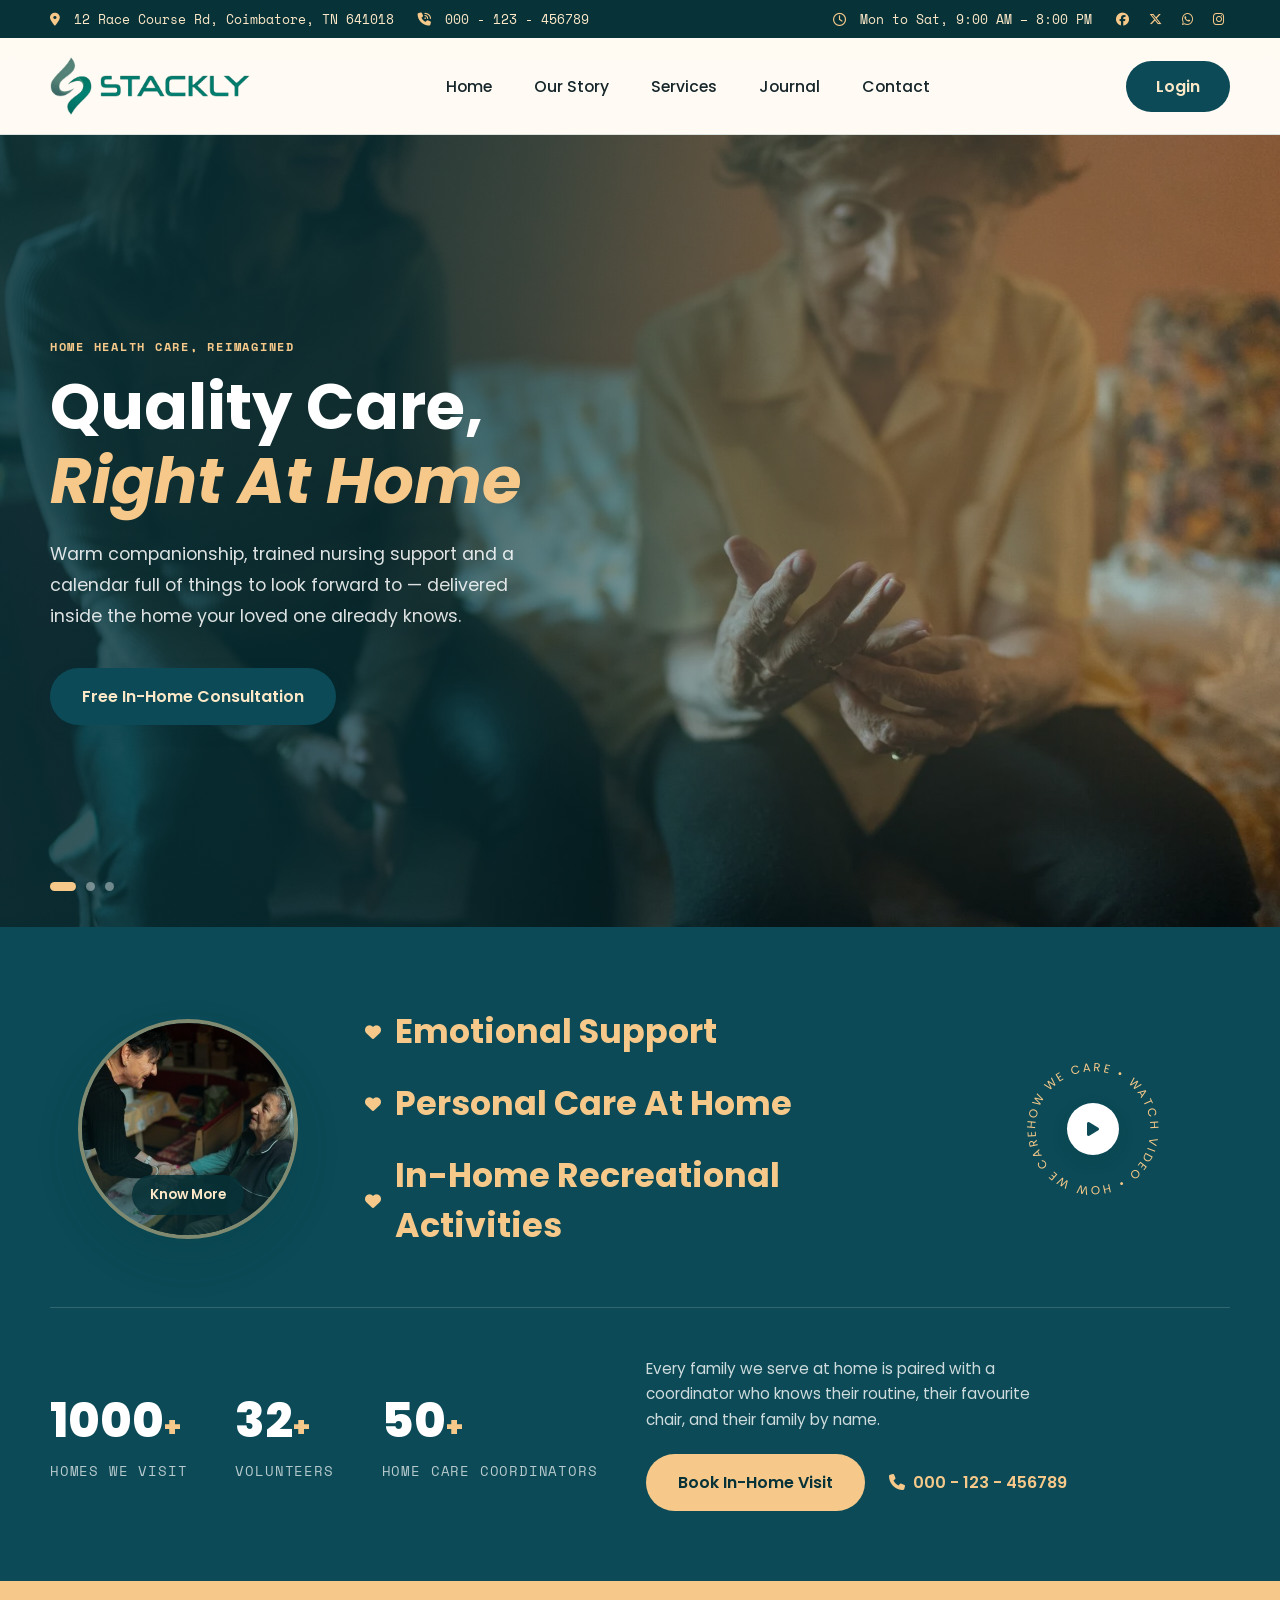
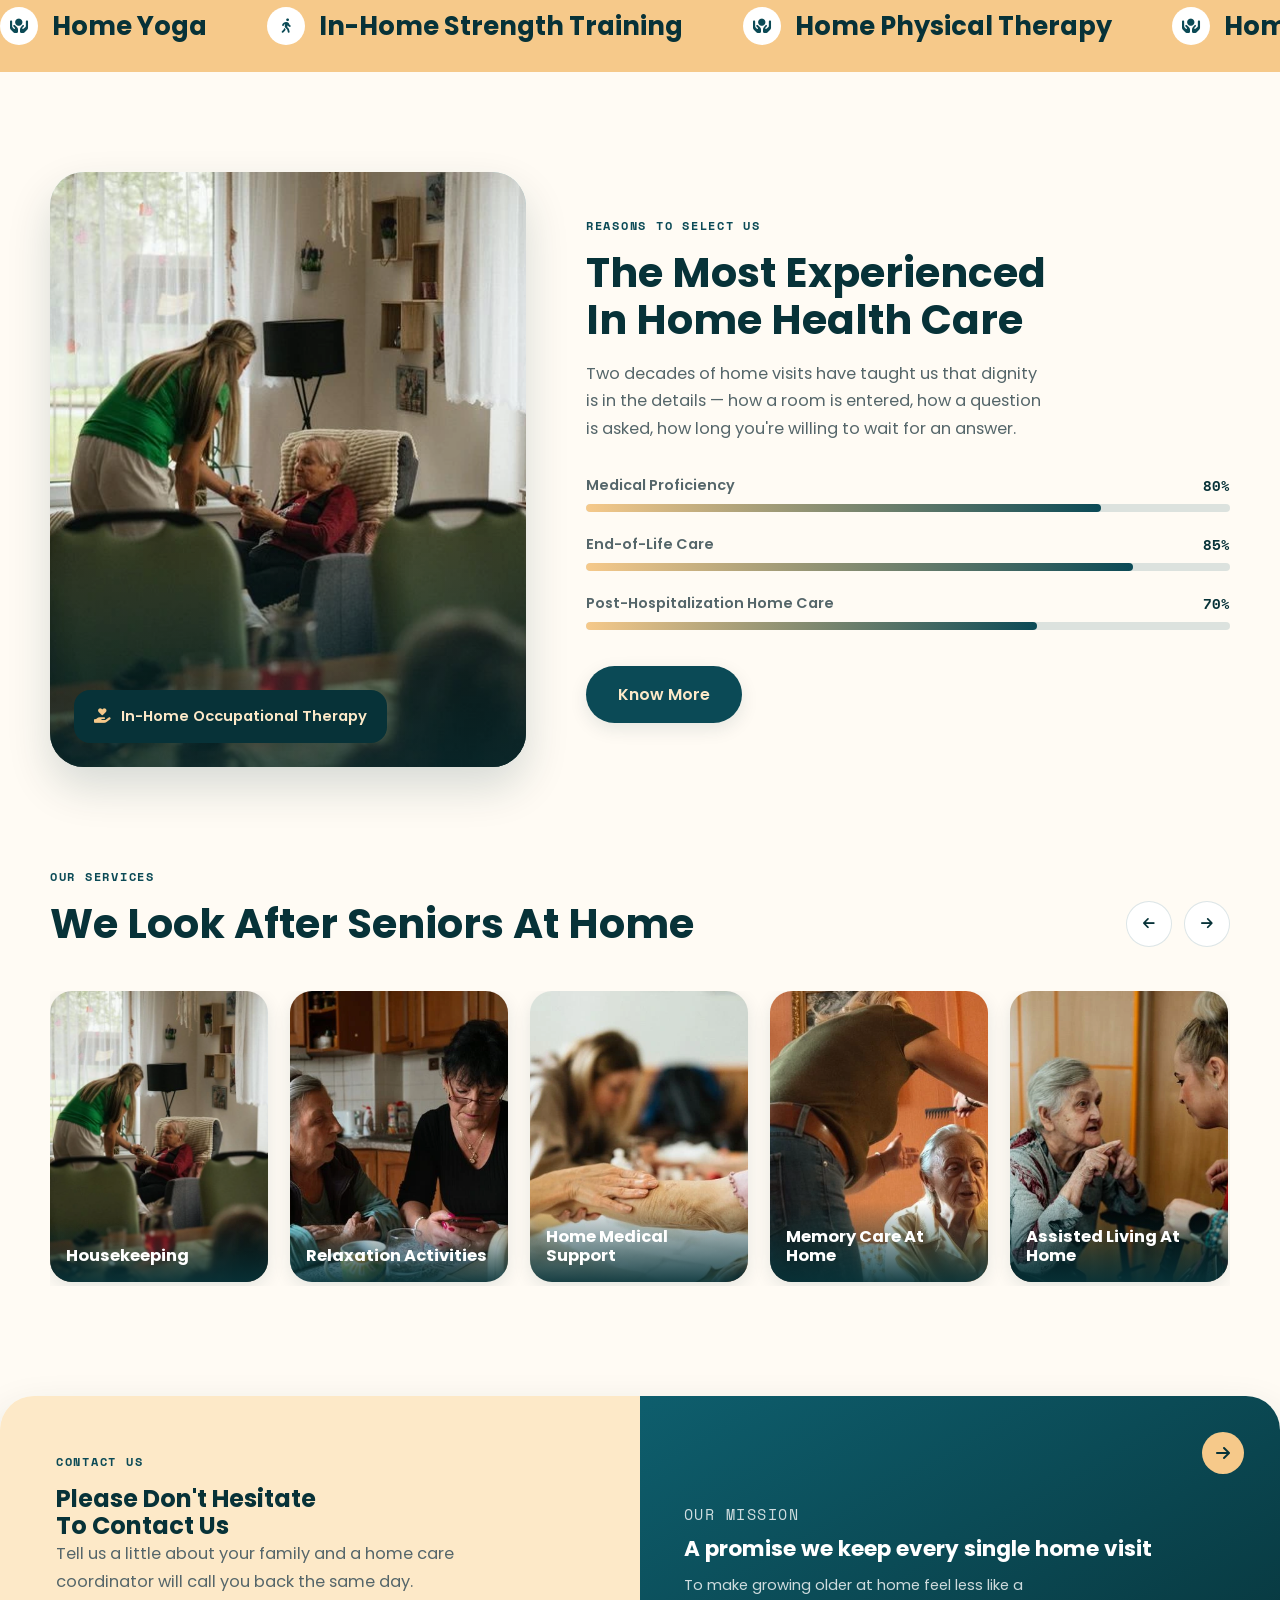
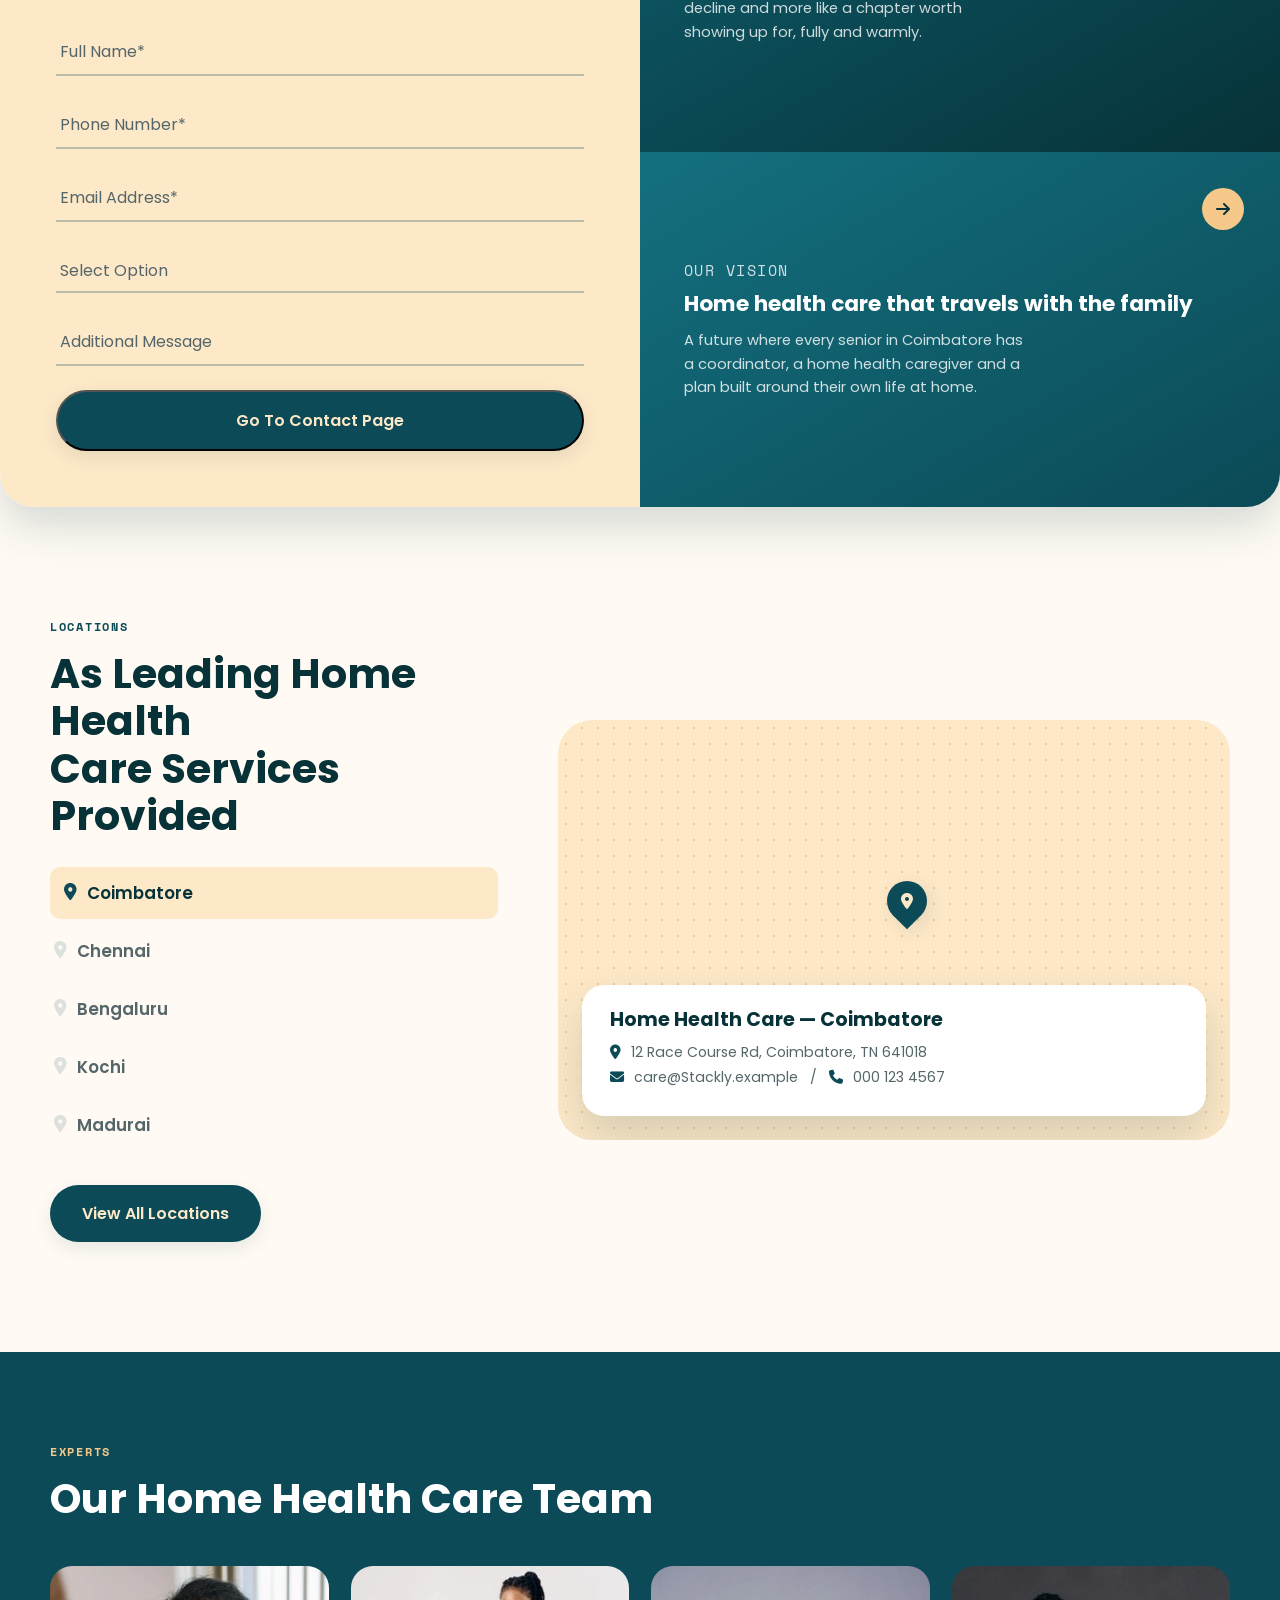
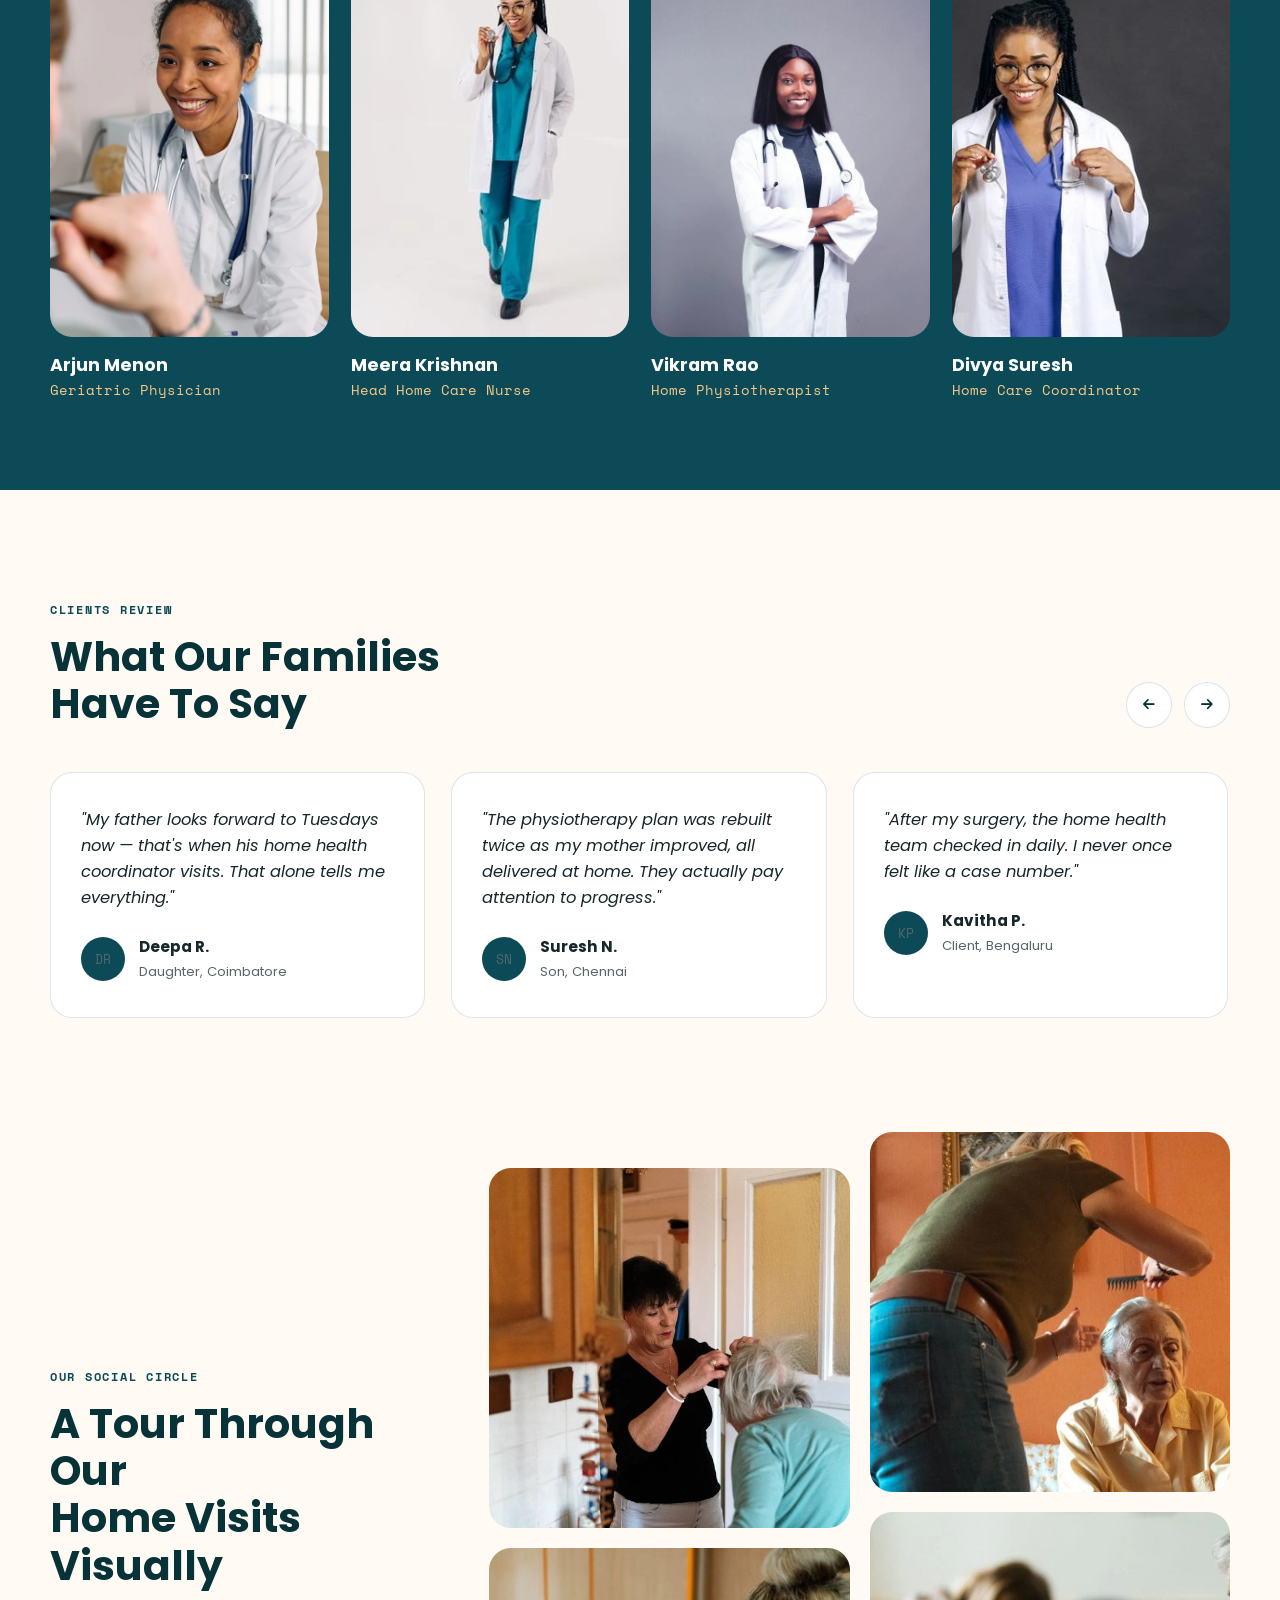
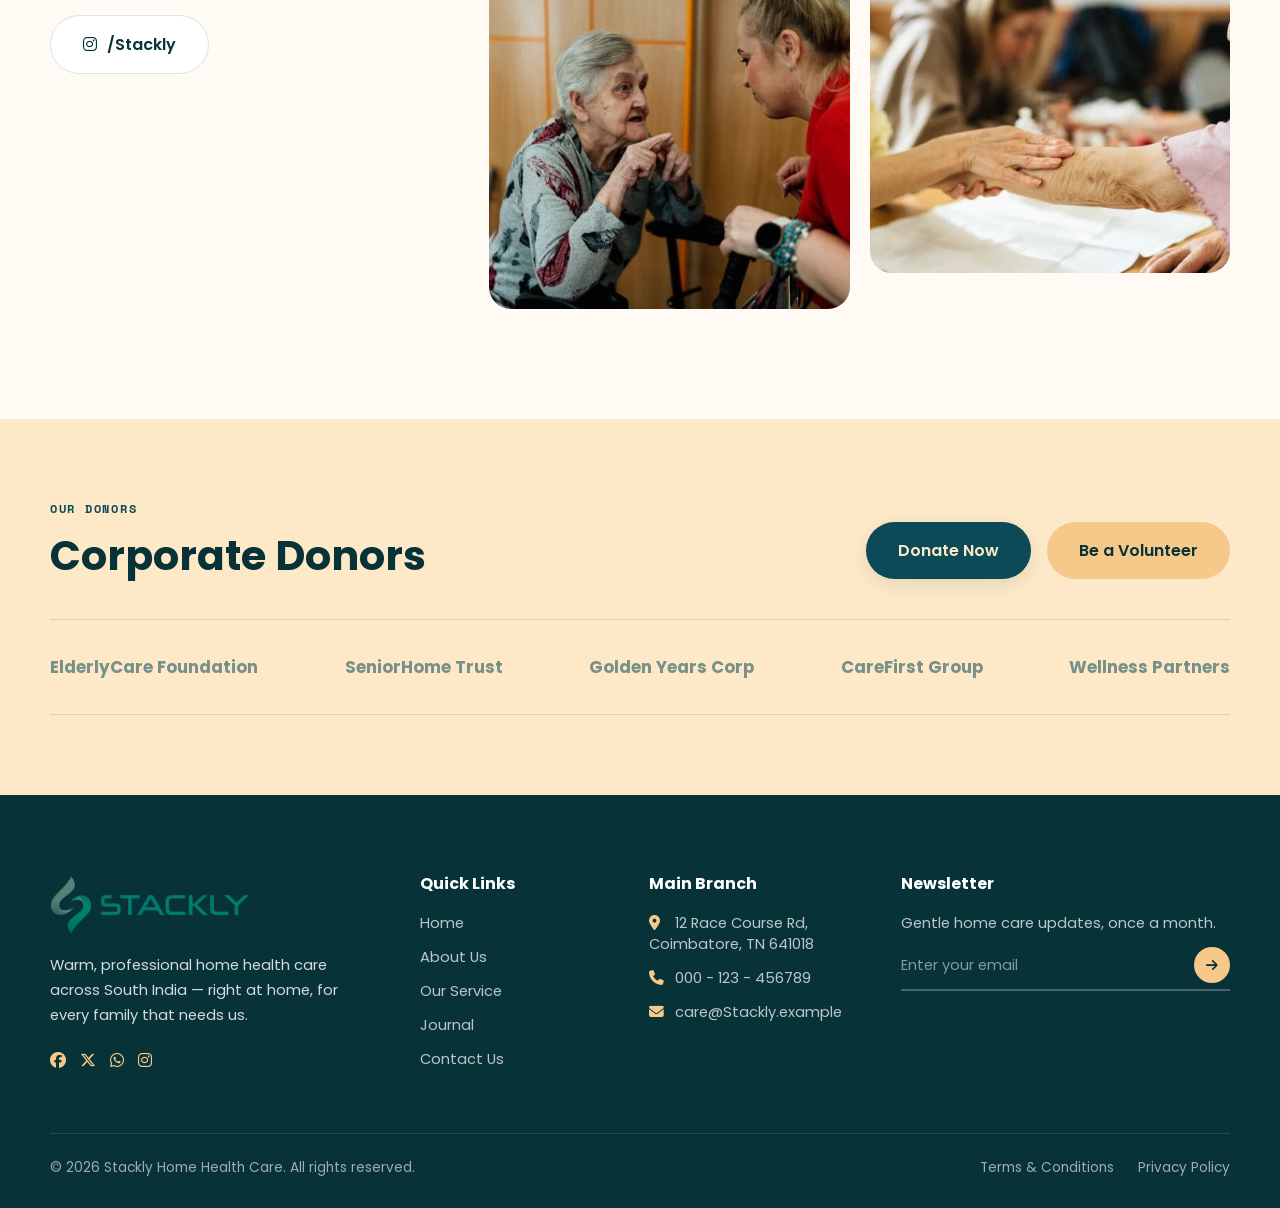
==== commit 68afd339: "completed" ====
--- a/index.html
+++ b/index.html
@@ -3,8 +3,8 @@
 <head>
 <meta charset="UTF-8">
 <meta name="viewport" content="width=device-width, initial-scale=1.0">
-<title>Thatha — Compassionate Senior Care</title>
-<meta name="description" content="Thatha provides warm, professional senior care — emotional support, personal care, medical facilities and recreational activities, at home and in our centres.">
+<title>Stackly — Compassionate Home Health Care</title>
+<meta name="description" content="Stackly provides warm, professional home health care — emotional support, personal care, medical support and recreational activities, right in your loved one's home.">
 
 <link rel="preconnect" href="https://fonts.googleapis.com">
 <link rel="preconnect" href="https://fonts.gstatic.com" crossorigin>
@@ -22,29 +22,29 @@
     <div class="top-bar-right">
         <p><i class="fa-regular fa-clock"></i> Mon to Sat, 9:00 AM – 8:00 PM</p>
         <div class="social">
-            <a href="#" aria-label="Facebook"><i class="fa-brands fa-facebook"></i></a>
-            <a href="#" aria-label="X"><i class="fa-brands fa-x-twitter"></i></a>
-            <a href="#" aria-label="WhatsApp"><i class="fa-brands fa-whatsapp"></i></a>
-            <a href="#" aria-label="Instagram"><i class="fa-brands fa-instagram"></i></a>
+            <a href="./404.html" aria-label="Facebook"><i class="fa-brands fa-facebook"></i></a>
+            <a href="./404.html" aria-label="X"><i class="fa-brands fa-x-twitter"></i></a>
+            <a href="./404.html" aria-label="WhatsApp"><i class="fa-brands fa-whatsapp"></i></a>
+            <a href="./404.html" aria-label="Instagram"><i class="fa-brands fa-instagram"></i></a>
         </div>
     </div>
 </header>
 
 <nav id="site-nav">
-    <a href="#top" class="logo" aria-label="Thatha home">
-    <img src="./src/logo/Untitled design (7).webp" alt="">
+    <a href="index.html" class="logo" aria-label="Stackly home">
+       <img src="./src/logo/Untitled design (7).webp" alt="">
     </a>
 
     <div class="nav-links" id="nav-links">
-        <a href="#top">Home</a>
-        <a href="#story">Our Story</a>
-        <a href="#services">Services</a>
-        <a href="#team">Journal</a>
-        <a href="#contact">Contact</a>
-        <a href="#contact" class="mobile-cta"><button>Appointment</button></a>
-    </div>
-
-    <a href="#contact" class="nav-cta"><button>Appointment</button></a>
+        <a href="index.html" class="active-link">Home</a>
+        <a href="our-story.html">Our Story</a>
+        <a href="services.html">Services</a>
+        <a href="journal.html">Journal</a>
+        <a href="contact.html">Contact</a>
+        <a href="login.html" class="mobile-cta">Login</a>
+    </div>
+
+    <a href="./login.html" class="nav-cta"><button>Login</button></a>
 
     <button class="hamburger" id="hamburger" aria-label="Toggle menu" aria-expanded="false">
         <span></span><span></span><span></span>
@@ -57,13 +57,15 @@
 
     <!-- HERO -->
     <section class="hero">
-        <div class="hero-media" aria-hidden="true"></div>
+        <div class="hero-media" aria-hidden="true">
+            <img src="./src/images/image-1-compressed.webp" alt="" loading="eager">
+        </div>
         <div class="hero-overlay"></div>
         <div class="hero-content reveal">
-            <p class="eyebrow eyebrow-light">Senior Care, Reimagined</p>
-            <h1>Celebrate Life's<br><span>Journey</span></h1>
-            <p class="hero-sub">Warm companionship, trained medical support and a calendar full of things to look forward to — for the seniors you love most.</p>
-            <a href="#contact" class="btn btn-primary">Free Consultation</a>
+            <p class="eyebrow eyebrow-light">Home Health Care, Reimagined</p>
+            <h1>Quality Care,<br><span>Right At Home</span></h1>
+            <p class="hero-sub">Warm companionship, trained nursing support and a calendar full of things to look forward to — delivered inside the home your loved one already knows.</p>
+            <a href="contact.html" class="btn btn-primary">Free In-Home Consultation</a>
         </div>
         <div class="hero-dots">
             <span class="active"></span><span></span><span></span>
@@ -74,21 +76,22 @@
     <section class="highlights">
         <div class="highlights-grid">
             <div class="highlight-media reveal">
-                <div class="highlight-circle">
+                <a href="our-story.html" class="highlight-circle">
+                    <img src="./src/images/image-2-compressed.webp" alt="Home health caregiver greeting a senior woman warmly at home" loading="lazy">
                     <span>Know More</span>
-                </div>
+                </a>
             </div>
             <div class="highlight-list reveal">
-                <p class="highlight-item"><i class="fa-solid fa-heart"></i> Emotional Support</p>
-                <p class="highlight-item"><i class="fa-solid fa-heart"></i> Personal Care</p>
-                <p class="highlight-item"><i class="fa-solid fa-heart"></i> Recreational Activities</p>
-            </div>
-            <div class="highlight-tour reveal" aria-hidden="true">
+                <a href="services.html" class="highlight-item"><i class="fa-solid fa-heart"></i> Emotional Support</a>
+                <a href="services.html" class="highlight-item"><i class="fa-solid fa-heart"></i> Personal Care At Home</a>
+                <a href="services.html" class="highlight-item"><i class="fa-solid fa-heart"></i> In-Home Recreational Activities</a>
+            </div>
+            <div class="highlight-tour" aria-hidden="true">
                 <div class="tour-badge">
                     <svg viewBox="0 0 120 120" class="tour-ring">
                         <defs><path id="tourPath" d="M60,60 m-46,0 a46,46 0 1,1 92,0 a46,46 0 1,1 -92,0"/></defs>
                         <text font-size="9.4" letter-spacing="2" fill="var(--secondary)">
-                            <textPath href="#tourPath">OUR HOME TOUR &#8226; WATCH VIDEO &#8226; OUR HOME TOUR &#8226; WATCH VIDEO &#8226;</textPath>
+                            <textPath href="#tourPath">HOW WE CARE &#8226; WATCH VIDEO &#8226; HOW WE CARE &#8226; WATCH VIDEO &#8226;</textPath>
                         </text>
                     </svg>
                     <span class="tour-play"><i class="fa-solid fa-play"></i></span>
@@ -101,7 +104,7 @@
         <div class="stats-row reveal">
             <div class="stat">
                 <span class="stat-number" data-count="1000">0</span><span class="stat-plus">+</span>
-                <p>Senior Citizens</p>
+                <p>Homes We Visit</p>
             </div>
             <div class="stat">
                 <span class="stat-number" data-count="32">0</span><span class="stat-plus">+</span>
@@ -109,12 +112,12 @@
             </div>
             <div class="stat">
                 <span class="stat-number" data-count="50">0</span><span class="stat-plus">+</span>
-                <p>Coordinators</p>
+                <p>Home Care Coordinators</p>
             </div>
             <div class="stat-copy">
-                <p>Every senior at Thatha is paired with a coordinator who knows their routine, their favourite chair, and their family by name.</p>
+                <p>Every family we serve at home is paired with a coordinator who knows their routine, their favourite chair, and their family by name.</p>
                 <div class="stat-actions">
-                    <a href="#contact" class="btn btn-secondary">Book Appointment</a>
+                    <a href="contact.html" class="btn btn-secondary">Book In-Home Visit</a>
                     <a href="tel:+910001234567" class="stat-phone"><i class="fa-solid fa-phone"></i> 000 - 123 - 456789</a>
                 </div>
             </div>
@@ -124,15 +127,15 @@
     <!-- MARQUEE -->
     <div class="marquee" aria-hidden="true">
         <div class="marquee-track">
-            <span><i class="fa-solid fa-hands-holding-circle"></i> Yoga</span>
-            <span><i class="fa-solid fa-person-walking"></i> Strength Training</span>
-            <span><i class="fa-solid fa-hands-holding-circle"></i> Physical Therapy</span>
-            <span><i class="fa-solid fa-hands-holding-circle"></i> Yoga</span>
-            <span><i class="fa-solid fa-person-walking"></i> Strength Training</span>
-            <span><i class="fa-solid fa-hands-holding-circle"></i> Physical Therapy</span>
-            <span><i class="fa-solid fa-hands-holding-circle"></i> Yoga</span>
-            <span><i class="fa-solid fa-person-walking"></i> Strength Training</span>
-            <span><i class="fa-solid fa-hands-holding-circle"></i> Physical Therapy</span>
+            <span><i class="fa-solid fa-hands-holding-circle"></i> Home Yoga</span>
+            <span><i class="fa-solid fa-person-walking"></i> In-Home Strength Training</span>
+            <span><i class="fa-solid fa-hands-holding-circle"></i> Home Physical Therapy</span>
+            <span><i class="fa-solid fa-hands-holding-circle"></i> Home Yoga</span>
+            <span><i class="fa-solid fa-person-walking"></i> In-Home Strength Training</span>
+            <span><i class="fa-solid fa-hands-holding-circle"></i> Home Physical Therapy</span>
+            <span><i class="fa-solid fa-hands-holding-circle"></i> Home Yoga</span>
+            <span><i class="fa-solid fa-person-walking"></i> In-Home Strength Training</span>
+            <span><i class="fa-solid fa-hands-holding-circle"></i> Home Physical Therapy</span>
         </div>
     </div>
 
@@ -140,13 +143,14 @@
     <section class="why-us" id="story">
         <div class="why-media reveal">
             <div class="why-photo">
-                <div class="why-tag"><i class="fa-solid fa-hand-holding-heart"></i> Occupational Therapy</div>
+                <img src="./src/images/image-3-compressed.webp" alt="Home health caregiver supporting a senior at home" loading="lazy">
+                <div class="why-tag"><i class="fa-solid fa-hand-holding-heart"></i> In-Home Occupational Therapy</div>
             </div>
         </div>
         <div class="why-content reveal">
             <p class="eyebrow">Reasons To Select Us</p>
-            <h2>The Most Experienced<br>In Elder Care</h2>
-            <p class="section-sub">Two decades of home visits and centre care have taught us that dignity is in the details — how a room is entered, how a question is asked, how long you're willing to wait for an answer.</p>
+            <h2>The Most Experienced<br>In Home Health Care</h2>
+            <p class="section-sub">Two decades of home visits have taught us that dignity is in the details — how a room is entered, how a question is asked, how long you're willing to wait for an answer.</p>
 
             <div class="progress-group">
                 <div class="progress-row">
@@ -158,11 +162,11 @@
                     <div class="progress-track"><div class="progress-fill" data-progress="85"></div></div>
                 </div>
                 <div class="progress-row">
-                    <div class="progress-label"><span>Post-Hospitalization Care</span><span class="progress-value">70%</span></div>
+                    <div class="progress-label"><span>Post-Hospitalization Home Care</span><span class="progress-value">70%</span></div>
                     <div class="progress-track"><div class="progress-fill" data-progress="70"></div></div>
                 </div>
             </div>
-            <a href="#services" class="btn btn-primary">Know More</a>
+            <a href="our-story.html" class="btn btn-primary">Know More</a>
         </div>
     </section>
 
@@ -171,7 +175,7 @@
         <div class="services-head reveal">
             <div>
                 <p class="eyebrow">Our Services</p>
-                <h2>We Look After Seniors</h2>
+                <h2>We Look After Seniors At Home</h2>
             </div>
             <div class="services-nav">
                 <button id="svc-prev" aria-label="Previous service"><i class="fa-solid fa-arrow-left"></i></button>
@@ -180,26 +184,26 @@
         </div>
 
         <div class="service-track reveal" id="service-track">
-            <article class="service-tile">
-                <div class="service-tile-media svc-1"></div>
+            <a href="services.html" class="service-tile">
+                <div class="service-tile-media svc-1"><img src="./src/images/image-3-compressed.webp" alt="Home health caregiver and senior woman together in a home kitchen" loading="lazy"></div>
                 <h3>Housekeeping</h3>
-            </article>
-            <article class="service-tile">
-                <div class="service-tile-media svc-2"></div>
+            </a>
+            <a href="services.html" class="service-tile">
+                <div class="service-tile-media svc-2"><img src="./src/images/image-4-compressed.webp" alt="Home health caregiver supporting a senior during a relaxing activity" loading="lazy"></div>
                 <h3>Relaxation Activities</h3>
-            </article>
-            <article class="service-tile">
-                <div class="service-tile-media svc-3"></div>
-                <h3>Medical Facilities</h3>
-            </article>
-            <article class="service-tile">
-                <div class="service-tile-media svc-4"></div>
-                <h3>Memory Care</h3>
-            </article>
-            <article class="service-tile">
-                <div class="service-tile-media svc-5"></div>
-                <h3>Assisted Living</h3>
-            </article>
+            </a>
+            <a href="services.html" class="service-tile">
+                <div class="service-tile-media svc-3"><img src="./src/images/image-5-compressed.webp" alt="Smiling home health nurse representing in-home medical support" loading="lazy"></div>
+                <h3>Home Medical Support</h3>
+            </a>
+            <a href="services.html" class="service-tile">
+                <div class="service-tile-media svc-4"><img src="./src/images/image-8-compressed.webp" alt="Elderly woman and home health caregiver in gentle conversation" loading="lazy"></div>
+                <h3>Memory Care At Home</h3>
+            </a>
+            <a href="services.html" class="service-tile">
+                <div class="service-tile-media svc-5"><img src="./src/images/image-7-compressed.webp" alt="Home health caregiver assisting a senior woman with daily care" loading="lazy"></div>
+                <h3>Assisted Living At Home</h3>
+            </a>
         </div>
     </section>
 
@@ -208,8 +212,8 @@
         <div class="contact-card reveal">
             <p class="eyebrow">Contact Us</p>
             <h2>Please Don't Hesitate<br>To Contact Us</h2>
-            <p class="section-sub">Tell us a little about your family and a care coordinator will call you back the same day.</p>
-            <form class="contact-form" onsubmit="return false;">
+            <p class="section-sub">Tell us a little about your family and a home care coordinator will call you back the same day.</p>
+            <form class="contact-form" action="contact.html" method="get">
                 <div class="field"><input type="text" placeholder=" " required id="f-name"><label for="f-name">Full Name*</label></div>
                 <div class="field"><input type="tel" placeholder=" " required id="f-phone"><label for="f-phone">Phone Number*</label></div>
                 <div class="field"><input type="email" placeholder=" " required id="f-email"><label for="f-email">Email Address*</label></div>
@@ -217,30 +221,30 @@
                     <select id="f-need">
                         <option value="" disabled selected hidden></option>
                         <option>Home Visit Care</option>
-                        <option>Centre-Based Care</option>
+                        <option>In-Home Nursing Care</option>
                         <option>Medical Support</option>
                         <option>Not sure yet</option>
                     </select>
                     <label for="f-need">Select Option</label>
                 </div>
                 <div class="field"><input type="text" placeholder=" " id="f-msg"><label for="f-msg">Additional Message</label></div>
-                <button type="submit" class="btn btn-primary btn-block">Send Message</button>
+                <button type="submit" class="btn btn-primary btn-block">Go To Contact Page</button>
             </form>
         </div>
 
         <div class="contact-visual reveal">
-            <div class="visual-block visual-block-1">
+            <a href="our-story.html" class="visual-block visual-block-1">
                 <p class="visual-eyebrow">Our Mission</p>
-                <h4>A promise we keep every single visit</h4>
-                <p>To make growing older feel less like a decline and more like a chapter worth showing up for, fully and warmly.</p>
+                <h4>A promise we keep every single home visit</h4>
+                <p>To make growing older at home feel less like a decline and more like a chapter worth showing up for, fully and warmly.</p>
                 <span class="visual-arrow"><i class="fa-solid fa-arrow-right"></i></span>
-            </div>
-            <div class="visual-block visual-block-2">
+            </a>
+            <a href="our-story.html" class="visual-block visual-block-2">
                 <p class="visual-eyebrow">Our Vision</p>
-                <h4>Care that travels with the family</h4>
-                <p>A future where every senior in Coimbatore has a coordinator, a caregiver and a plan built around their own life.</p>
+                <h4>Home health care that travels with the family</h4>
+                <p>A future where every senior in Coimbatore has a coordinator, a home health caregiver and a plan built around their own life at home.</p>
                 <span class="visual-arrow"><i class="fa-solid fa-arrow-right"></i></span>
-            </div>
+            </a>
         </div>
     </section>
 
@@ -248,7 +252,7 @@
     <section class="locations">
         <div class="locations-list reveal">
             <p class="eyebrow">Locations</p>
-            <h2>As Leading Care<br>Services Provided</h2>
+            <h2>As Leading Home Health<br>Care Services Provided</h2>
             <ul class="location-items" id="location-items">
                 <li class="active" data-city="Coimbatore" data-address="12 Race Course Rd, Coimbatore, TN 641018" data-phone="000 123 4567"><i class="fa-solid fa-location-dot"></i> Coimbatore</li>
                 <li data-city="Chennai" data-address="44 Anna Salai, Chennai, TN 600002" data-phone="000 234 5678"><i class="fa-solid fa-location-dot"></i> Chennai</li>
@@ -256,15 +260,15 @@
                 <li data-city="Kochi" data-address="21 MG Road, Kochi, KL 682016" data-phone="000 456 7890"><i class="fa-solid fa-location-dot"></i> Kochi</li>
                 <li data-city="Madurai" data-address="5 Town Hall Rd, Madurai, TN 625001" data-phone="000 567 8901"><i class="fa-solid fa-location-dot"></i> Madurai</li>
             </ul>
-            <a href="#contact" class="btn btn-primary">View All Locations</a>
+            <a href="contact.html" class="btn btn-primary">View All Locations</a>
         </div>
         <div class="locations-map reveal">
             <div class="map-dots" aria-hidden="true"></div>
             <div class="map-pin" id="map-pin"><i class="fa-solid fa-location-dot"></i></div>
             <div class="map-card">
-                <h3>Senior Care — <span id="map-city">Coimbatore</span></h3>
+                <h3>Home Health Care — <span id="map-city">Coimbatore</span></h3>
                 <p><i class="fa-solid fa-location-dot"></i> <span id="map-address">12 Race Course Rd, Coimbatore, TN 641018</span></p>
-                <p><i class="fa-solid fa-envelope"></i> care@thatha.example &nbsp; / &nbsp; <i class="fa-solid fa-phone"></i> <span id="map-phone">000 123 4567</span></p>
+                <p><i class="fa-solid fa-envelope"></i> care@Stackly.example &nbsp; / &nbsp; <i class="fa-solid fa-phone"></i> <span id="map-phone">000 123 4567</span></p>
             </div>
         </div>
     </section>
@@ -272,27 +276,27 @@
     <!-- TEAM -->
     <section class="team" id="team">
         <p class="eyebrow eyebrow-light reveal">Experts</p>
-        <h2 class="reveal">Our Care Team</h2>
+        <h2 class="reveal">Our Home Health Care Team</h2>
         <div class="team-grid reveal">
             <article class="team-card">
-                <div class="team-photo tp-1"></div>
+                <div class="team-photo tp-1"><img src="./src/images/team/image-10-compressed.webp" alt="Portrait of Dr. Arjun Menon" loading="lazy"></div>
                 <h4>Arjun Menon</h4>
                 <p>Geriatric Physician</p>
             </article>
             <article class="team-card">
-                <div class="team-photo tp-2"></div>
+                <div class="team-photo tp-2"><img src="./src/images/team/image-11-compressed.webp" alt="Portrait of Meera Krishnan" loading="lazy"></div>
                 <h4>Meera Krishnan</h4>
-                <p>Head Nurse</p>
+                <p>Head Home Care Nurse</p>
             </article>
             <article class="team-card">
-                <div class="team-photo tp-3"></div>
+                <div class="team-photo tp-3"><img src="./src/images/team/image-12-compressed.webp" alt="Portrait of Vikram Rao" loading="lazy"></div>
                 <h4>Vikram Rao</h4>
-                <p>Physiotherapist</p>
+                <p>Home Physiotherapist</p>
             </article>
             <article class="team-card">
-                <div class="team-photo tp-4"></div>
+                <div class="team-photo tp-4"><img src="./src/images/team/image-9-compressed.webp" alt="Portrait of Divya Suresh" loading="lazy"></div>
                 <h4>Divya Suresh</h4>
-                <p>Care Coordinator</p>
+                <p>Home Care Coordinator</p>
             </article>
         </div>
     </section>
@@ -311,15 +315,15 @@
         </div>
         <div class="story-track reveal" id="story-track">
             <article class="story-card">
-                <p>"My father looks forward to Tuesdays now — that's when his coordinator visits. That alone tells me everything."</p>
+                <p>"My father looks forward to Tuesdays now — that's when his home health coordinator visits. That alone tells me everything."</p>
                 <div class="story-person"><span class="story-avatar">DR</span><div><strong>Deepa R.</strong><span>Daughter, Coimbatore</span></div></div>
             </article>
             <article class="story-card">
-                <p>"The physiotherapy plan was rebuilt twice as my mother improved. They actually pay attention to progress."</p>
+                <p>"The physiotherapy plan was rebuilt twice as my mother improved, all delivered at home. They actually pay attention to progress."</p>
                 <div class="story-person"><span class="story-avatar">SN</span><div><strong>Suresh N.</strong><span>Son, Chennai</span></div></div>
             </article>
             <article class="story-card">
-                <p>"After my surgery, the post-hospitalisation team checked in daily. I never once felt like a case number."</p>
+                <p>"After my surgery, the home health team checked in daily. I never once felt like a case number."</p>
                 <div class="story-person"><span class="story-avatar">KP</span><div><strong>Kavitha P.</strong><span>Client, Bengaluru</span></div></div>
             </article>
         </div>
@@ -329,14 +333,14 @@
     <section class="gallery">
         <div class="gallery-copy reveal">
             <p class="eyebrow">Our Social Circle</p>
-            <h2>A Tour Through Our<br>Portfolio Visually</h2>
-            <a href="#" class="btn btn-ghost"><i class="fa-brands fa-instagram"></i> /Thatha</a>
+            <h2>A Tour Through Our<br>Home Visits Visually</h2>
+            <a href="journal.html" class="btn btn-ghost"><i class="fa-brands fa-instagram"></i> /Stackly</a>
         </div>
         <div class="gallery-grid reveal">
-            <div class="g-item g-1"></div>
-            <div class="g-item g-2"></div>
-            <div class="g-item g-3"></div>
-            <div class="g-item g-4"></div>
+            <div class="g-item g-1"><img src="./src/images/image343-1 (2)-compressed.webp" alt="Elderly woman seated thoughtfully at home" loading="lazy"></div>
+            <div class="g-item g-2"><img src="./src/images/image-8-compressed.webp" alt="Two women holding hands, support and connection at home" loading="lazy"></div>
+            <div class="g-item g-3"><img src="./src/images/image-7-compressed.webp" alt="Home health caregiver helping a senior woman at home" loading="lazy"></div>
+            <div class="g-item g-4"><img src="./src/images/image-5-compressed.webp" alt="Home health caregiver supporting a senior in a wheelchair at home" loading="lazy"></div>
         </div>
     </section>
 
@@ -348,8 +352,8 @@
                 <h2>Corporate Donors</h2>
             </div>
             <div class="donors-actions">
-                <a href="#contact" class="btn btn-primary">Donate Now</a>
-                <a href="#contact" class="btn btn-secondary">Be a Volunteer</a>
+                <a href="contact.html" class="btn btn-primary">Donate Now</a>
+                <a href="contact.html" class="btn btn-secondary">Be a Volunteer</a>
             </div>
         </div>
         <div class="donors-strip reveal">
@@ -366,51 +370,45 @@
 <footer>
     <div class="footer-top">
         <div class="footer-brand">
-            <a href="#top" class="logo">
-                <span class="logo-mark" aria-hidden="true">
-                    <svg viewBox="0 0 48 48" fill="none">
-                        <path d="M24 40C24 40 6 29.5 6 17.5C6 11.7 10.6 7 16.3 7C19.6 7 22.4 8.6 24 11C25.6 8.6 28.4 7 31.7 7C37.4 7 42 11.7 42 17.5C42 29.5 24 40 24 40Z" fill="var(--secondary)"/>
-                        <path d="M17 22C17 22 20 17 24 22C28 17 31 22 31 22" stroke="var(--primary-dark)" stroke-width="2.4" stroke-linecap="round" stroke-linejoin="round"/>
-                    </svg>
-                </span>
-                <span class="logo-text">Thatha</span>
-            </a>
-            <p>Warm, professional senior care across South India — at home, at our centres, and everywhere in between.</p>
+            <a href="index.html" class="logo">
+              <img src="./src/logo/Untitled design (7).webp" alt="">
+            </a>
+            <p>Warm, professional home health care across South India — right at home, for every family that needs us.</p>
             <div class="social footer-social">
-                <a href="#" aria-label="Facebook"><i class="fa-brands fa-facebook"></i></a>
-                <a href="#" aria-label="X"><i class="fa-brands fa-x-twitter"></i></a>
-                <a href="#" aria-label="WhatsApp"><i class="fa-brands fa-whatsapp"></i></a>
-                <a href="#" aria-label="Instagram"><i class="fa-brands fa-instagram"></i></a>
+                <a href="./404.html" aria-label="Facebook"><i class="fa-brands fa-facebook"></i></a>
+                <a href="./404.html" aria-label="X"><i class="fa-brands fa-x-twitter"></i></a>
+                <a href="./404.html" aria-label="WhatsApp"><i class="fa-brands fa-whatsapp"></i></a>
+                <a href="./404.html" aria-label="Instagram"><i class="fa-brands fa-instagram"></i></a>
             </div>
         </div>
         <div class="footer-col">
-            <h4>Facilities</h4>
-            <a href="#story">About Us</a>
-            <a href="#services">Our Service</a>
-            <a href="#">Donation</a>
-            <a href="#team">Journal</a>
-            <a href="#contact">Contact Us</a>
+            <h4>Quick Links</h4>
+            <a href="./index.html">Home</a>
+            <a href="our-story.html">About Us</a>
+            <a href="services.html">Our Service</a>
+            <a href="journal.html">Journal</a>
+            <a href="contact.html">Contact Us</a>
         </div>
         <div class="footer-col">
             <h4>Main Branch</h4>
             <p><i class="fa-solid fa-location-dot"></i> 12 Race Course Rd, Coimbatore, TN 641018</p>
             <p><i class="fa-solid fa-phone"></i> 000 - 123 - 456789</p>
-            <p><i class="fa-solid fa-envelope"></i> care@thatha.example</p>
+            <p><i class="fa-solid fa-envelope"></i> care@Stackly.example</p>
         </div>
         <div class="footer-col newsletter-col">
             <h4>Newsletter</h4>
-            <p>Gentle updates on caregiving, once a month.</p>
-            <form class="newsletter-form" onsubmit="return false;">
-                <input type="email" placeholder="Enter your email" required>
+            <p>Gentle home care updates, once a month.</p>
+            <form class="newsletter-form" action="journal.html" method="get">
+                <input type="email" name="email" placeholder="Enter your email" required>
                 <button type="submit" aria-label="Subscribe"><i class="fa-solid fa-arrow-right"></i></button>
             </form>
         </div>
     </div>
     <div class="footer-bottom">
-        <p>&copy; 2026 Thatha Senior Care. All rights reserved.</p>
+        <p>&copy; 2026 Stackly Home Health Care. All rights reserved.</p>
         <div class="footer-links">
-            <a href="#">Terms &amp; Conditions</a>
-            <a href="#">Privacy Policy</a>
+            <a href="./404.html">Terms &amp; Conditions</a>
+            <a href="./404.html">Privacy Policy</a>
         </div>
     </div>
 </footer>
@@ -418,5 +416,6 @@
 <button class="back-to-top" id="back-to-top" aria-label="Back to top"><i class="fa-solid fa-arrow-up"></i></button>
 
 <script src="script.js"></script>
+<script src="pages.js"></script>
 </body>
 </html>
--- a/style.css
+++ b/style.css
@@ -83,7 +83,12 @@
 }
 nav.scrolled{ padding:12px 50px; box-shadow:var(--shadow-sm); }
 
-.logo{ display:flex; align-items:center; gap:10px; }
+.logo{ display:flex; align-items:center; gap:10px; width: 200px;height: 60px;}
+.logo img{
+    width: 100%;
+    height: 60px;
+    object-fit: cover;
+}
 .logo-mark{ width:38px; height:38px; }
 .logo-mark svg{ width:100%; height:100%; }
 .logo-text{ font-family:var(--f-display); font-size:1.5rem; font-weight:800; color:var(--primary-dark); }
@@ -127,14 +132,21 @@
 }
 .hero-media{
     position:absolute; inset:0;
+    overflow:hidden;
+    background:linear-gradient(120deg, #0B4A56 0%, #0E5E6D 45%, #14707F 100%);
+}
+.hero-media img{
+    position:absolute; inset:0; width:100%; height:100%; object-fit:cover;
+    animation:heroPan 20s ease-in-out infinite alternate;
+    transform-origin:center;
+}
+@keyframes heroPan{ from{ transform:scale(1.06) translate(0,0); } to{ transform:scale(1.14) translate(-1.5%, -1%); } }
+.hero-overlay{
+    position:absolute; inset:0;
     background:
-        radial-gradient(circle at 78% 30%, rgba(246,201,138,0.35), transparent 55%),
-        linear-gradient(120deg, #0B4A56 0%, #0E5E6D 45%, #14707F 100%);
-    animation:heroPan 16s ease-in-out infinite alternate;
-    background-size:130% 130%;
-}
-@keyframes heroPan{ from{ background-position:0% 50%; } to{ background-position:100% 50%; } }
-.hero-overlay{ position:absolute; inset:0; background:linear-gradient(180deg, rgba(7,50,56,0.15), rgba(7,50,56,0.55)); }
+        radial-gradient(circle at 78% 26%, rgba(246,201,138,0.28), transparent 55%),
+        linear-gradient(100deg, rgba(7,50,56,0.88) 0%, rgba(7,50,56,0.72) 38%, rgba(7,50,56,0.32) 68%, rgba(7,50,56,0.15) 100%);
+}
 
 .hero-content{ position:relative; z-index:2; max-width:680px; padding:0 50px; color:var(--white); }
 .hero-content h1{ color:var(--white); font-size:clamp(2.6rem, 5vw, 4.4rem); margin-bottom:22px; }
@@ -173,16 +185,25 @@
 .highlight-media{ display:flex; justify-content:center; }
 .highlight-circle{
     width:220px; height:220px; border-radius:50%;
-    background:linear-gradient(150deg, var(--secondary), #e0a866);
     display:flex; align-items:center; justify-content:center;
     box-shadow:var(--shadow-md);
-    position:relative;
+    position:relative; overflow:hidden;
+    border:4px solid rgba(246,201,138,0.5);
     transition:transform 0.4s var(--ease);
 }
 .highlight-circle:hover{ transform:scale(1.05); }
+.highlight-circle img{
+    position:absolute; inset:0; width:100%; height:100%; object-fit:cover;
+}
+.highlight-circle::after{
+    content:""; position:absolute; inset:0;
+    background:linear-gradient(0deg, rgba(7,50,56,0.75) 0%, rgba(7,50,56,0.15) 55%, transparent 100%);
+}
 .highlight-circle span{
+    position:relative; z-index:1;
     background:rgba(7,50,56,0.85); color:var(--secondary-soft);
     padding:10px 18px; border-radius:20px; font-size:0.85rem; font-weight:600;
+    margin-top:auto; margin-bottom:20px;
 }
 .highlight-list{ display:flex; flex-direction:column; gap:22px; }
 .highlight-item{
@@ -246,7 +267,16 @@
     box-shadow:var(--shadow-md);
     display:flex; align-items:flex-end;
 }
+.why-photo img{
+    position:absolute; inset:0; width:100%; height:100%; object-fit:cover;
+}
+.why-photo::before{
+    content:""; position:absolute; inset:0;
+    background:linear-gradient(0deg, rgba(7,50,56,0.65) 0%, transparent 45%);
+    z-index:1;
+}
 .why-tag{
+    position:relative; z-index:2;
     margin:24px; background:var(--primary-dark); color:var(--secondary-soft);
     padding:16px 20px; border-radius:16px; font-size:0.92rem; font-weight:600;
     display:flex; align-items:center; gap:10px;
@@ -286,19 +316,18 @@
     flex:0 0 calc(20% - 18px); scroll-snap-align:start;
 }
 .service-tile-media{
-    aspect-ratio:3/4; background-size:cover;
+    aspect-ratio:3/4; overflow:hidden; position:relative;
+    background:linear-gradient(150deg,#cfd9da,#8fa9ac);
+}
+.service-tile-media img{
+    width:100%; height:100%; object-fit:cover;
     transition:transform 0.6s var(--ease);
 }
-.service-tile:hover .service-tile-media{ transform:scale(1.08); }
-.svc-1{ background:linear-gradient(150deg,#f3d9a5,#c88f4f); }
-.svc-2{ background:linear-gradient(150deg,#a9d1c9,#4d8a80); }
-.svc-3{ background:linear-gradient(150deg,#b8d3dc,#3f7386); }
-.svc-4{ background:linear-gradient(150deg,#e3b7ae,#a85a4f); }
-.svc-5{ background:linear-gradient(150deg,#cfd6a5,#7f9251); }
+.service-tile:hover .service-tile-media img{ transform:scale(1.1); }
 .service-tile h3{
-    position:absolute; left:0; right:0; bottom:0;
-    background:linear-gradient(0deg, rgba(7,50,56,0.9), transparent);
-    color:var(--white); font-size:1.02rem; padding:20px 16px 16px;
+    position:absolute; left:0; right:0; bottom:0; z-index:1;
+    background:linear-gradient(0deg, rgba(7,50,56,0.92), transparent);
+    color:var(--white); font-size:1.02rem; padding:26px 16px 16px;
 }
 
 /* =========================================================
@@ -389,12 +418,13 @@
 .team .eyebrow{ max-width:1340px; margin-left:auto; margin-right:auto; }
 .team-grid{ max-width:1340px; margin:0 auto; display:grid; grid-template-columns:repeat(4, 1fr); gap:22px; }
 .team-card{ text-align:left; }
-.team-photo{ aspect-ratio:3/4; border-radius:var(--radius-md); margin-bottom:18px; transition:transform 0.4s var(--ease); }
+.team-photo{
+    aspect-ratio:3/4; border-radius:var(--radius-md); margin-bottom:18px;
+    overflow:hidden; transition:transform 0.4s var(--ease);
+    background:linear-gradient(150deg,#c6dede,#5b8f92);
+}
+.team-photo img{ width:100%; height:100%; object-fit:cover; }
 .team-card:hover .team-photo{ transform:translateY(-8px); }
-.tp-1{ background:linear-gradient(150deg,#e7c9a0,#a9713f); }
-.tp-2{ background:linear-gradient(150deg,#c6dede,#5b8f92); }
-.tp-3{ background:linear-gradient(150deg,#d8c7e0,#7c5f9a); }
-.tp-4{ background:linear-gradient(150deg,#f0d3ce,#c17b6f); }
 .team-card h4{ color:var(--white); font-size:1.1rem; margin-bottom:4px; }
 .team-card p{ color:var(--secondary); font-size:0.88rem; font-family:var(--f-mono); }
 
@@ -434,12 +464,15 @@
 .gallery{ display:grid; grid-template-columns:0.7fr 1.3fr; gap:40px; max-width:1340px; margin:0 auto 110px; padding:0 50px; align-items:center; }
 .gallery-copy h2{ margin-bottom:26px; font-size:clamp(1.9rem, 3.2vw, 2.6rem); }
 .gallery-grid{ display:grid; grid-template-columns:repeat(2, 1fr); gap:20px; }
-.g-item{ aspect-ratio:1/1; border-radius:var(--radius-md); transition:transform 0.4s var(--ease); }
+.g-item{
+    aspect-ratio:1/1; border-radius:var(--radius-md); overflow:hidden;
+    transition:transform 0.4s var(--ease);
+    background:linear-gradient(150deg,#cfd9da,#8fa9ac);
+}
+.g-item img{ width:100%; height:100%; object-fit:cover; }
 .g-item:hover{ transform:scale(1.04); }
-.g-1{ background:linear-gradient(150deg,#e7c9a0,#a9713f); margin-top:36px; }
-.g-2{ background:linear-gradient(150deg,#a9d1c9,#4d8a80); }
-.g-3{ background:linear-gradient(150deg,#b8d3dc,#3f7386); }
-.g-4{ background:linear-gradient(150deg,#e3b7ae,#a85a4f); margin-top:-36px; }
+.g-1{ margin-top:36px; }
+.g-4{ margin-top:-36px; }
 
 /* =========================================================
    DONORS
@@ -546,4 +579,47 @@
     footer{ padding:60px 24px 24px; }
     .g-1, .g-4{ margin-top:0; }
     .marquee-track span{ font-size:1.2rem; }
+}
+
+
+
+/* ================================
+   FORM VALIDATION
+================================ */
+
+.field-error {
+    display: none;
+    margin-top: 6px;
+    font-size: 12px;
+    font-weight: 500;
+    color: #e53935;
+}
+
+.auth-field.has-error .field-error {
+    display: block;
+}
+
+.auth-field.has-error input,
+.auth-field.has-error select {
+    border-color: #e53935;
+}
+
+.auth-field.has-error input:focus,
+.auth-field.has-error select:focus {
+    border-color: #e53935;
+    box-shadow: 0 0 0 3px rgba(229, 57, 53, 0.08);
+}
+
+.form-status {
+    margin-top: 12px;
+    font-size: 13px;
+    font-weight: 500;
+}
+
+.form-status.is-error {
+    color: #e53935;
+}
+
+.form-status.is-success {
+    color: #198754;
 }
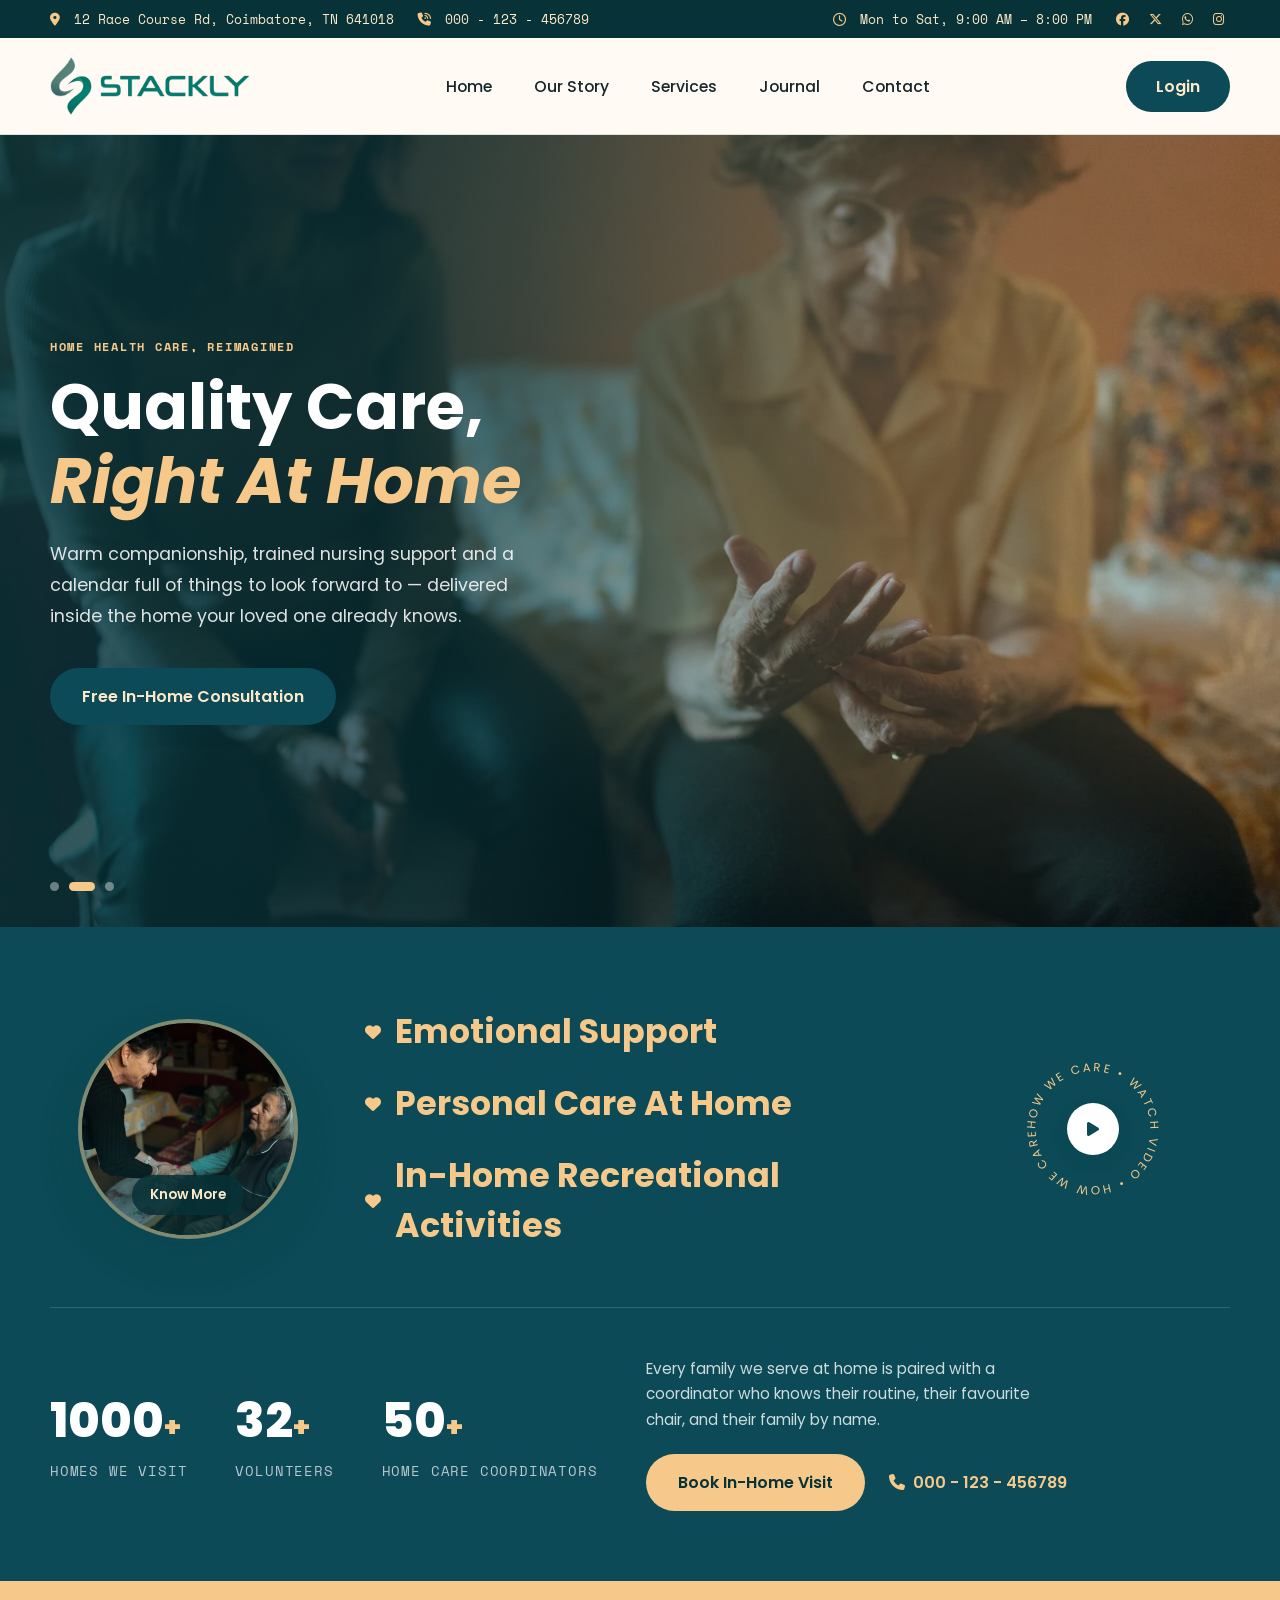
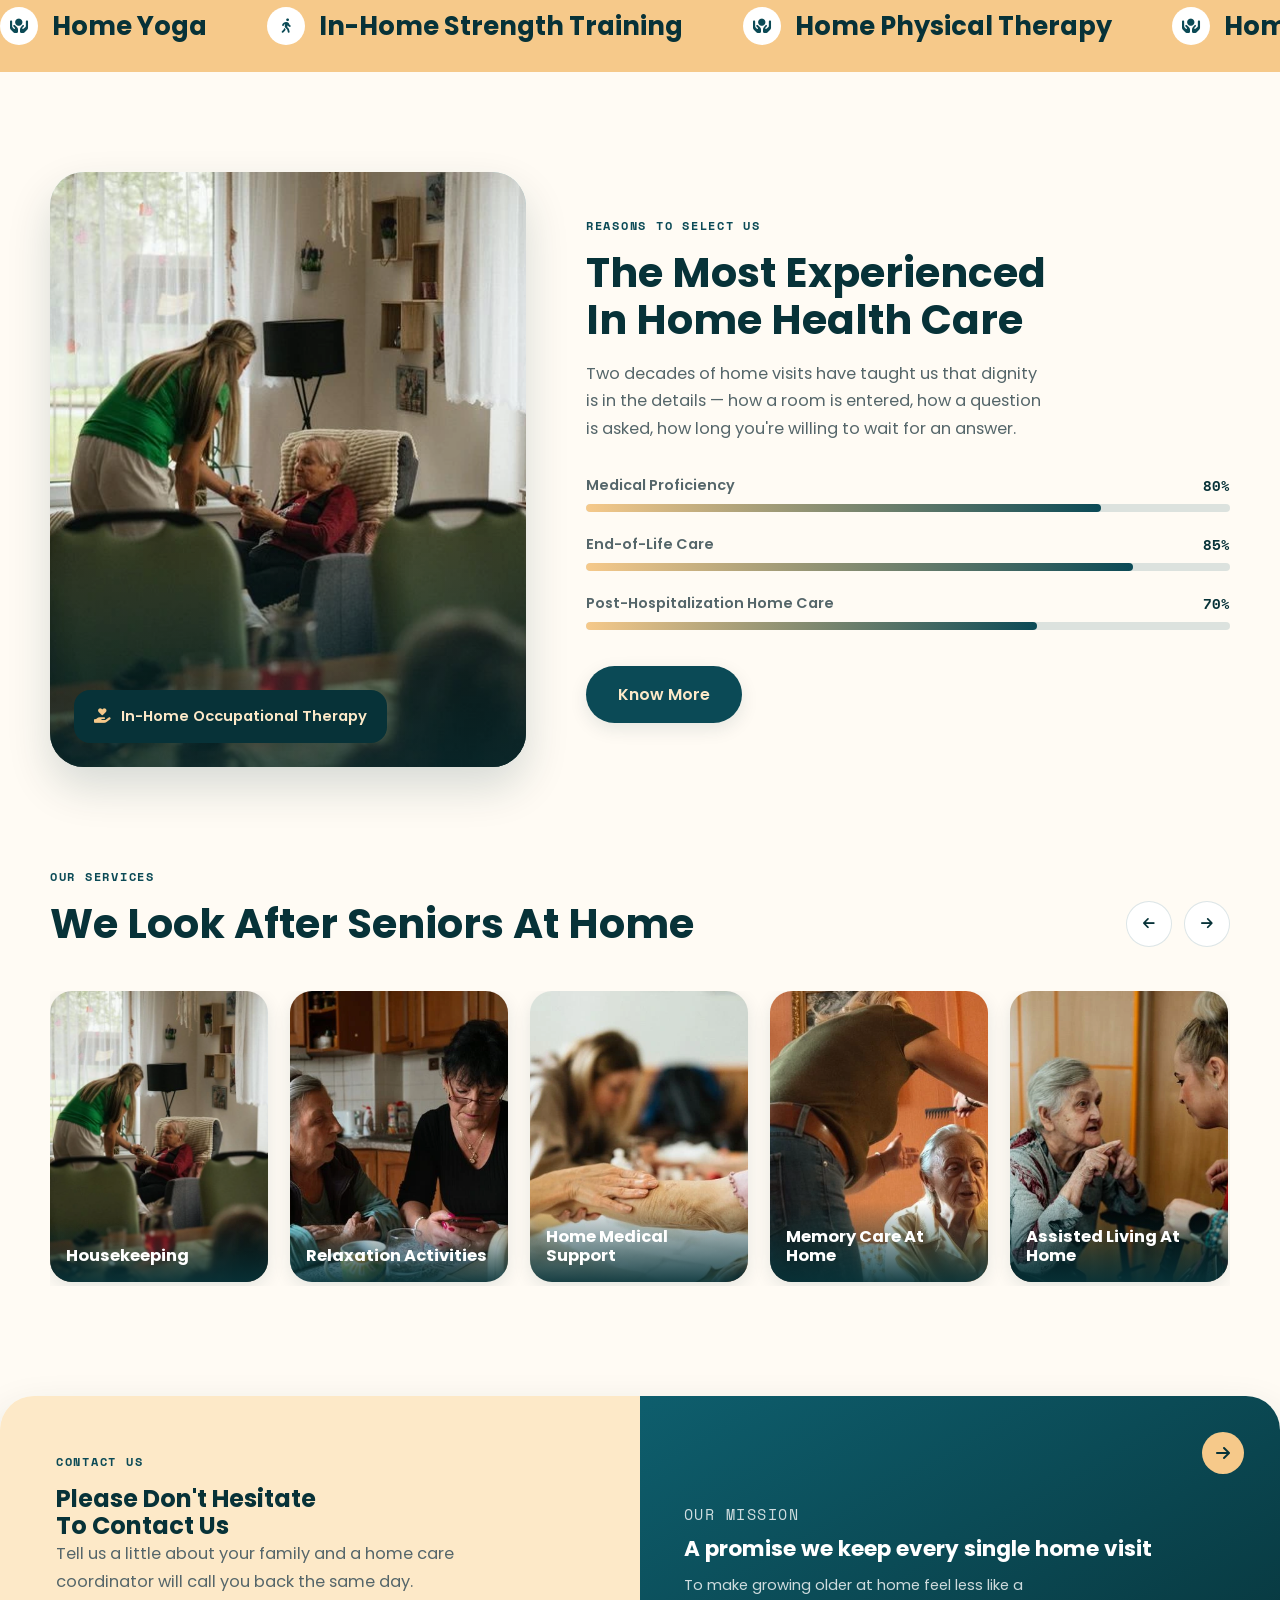
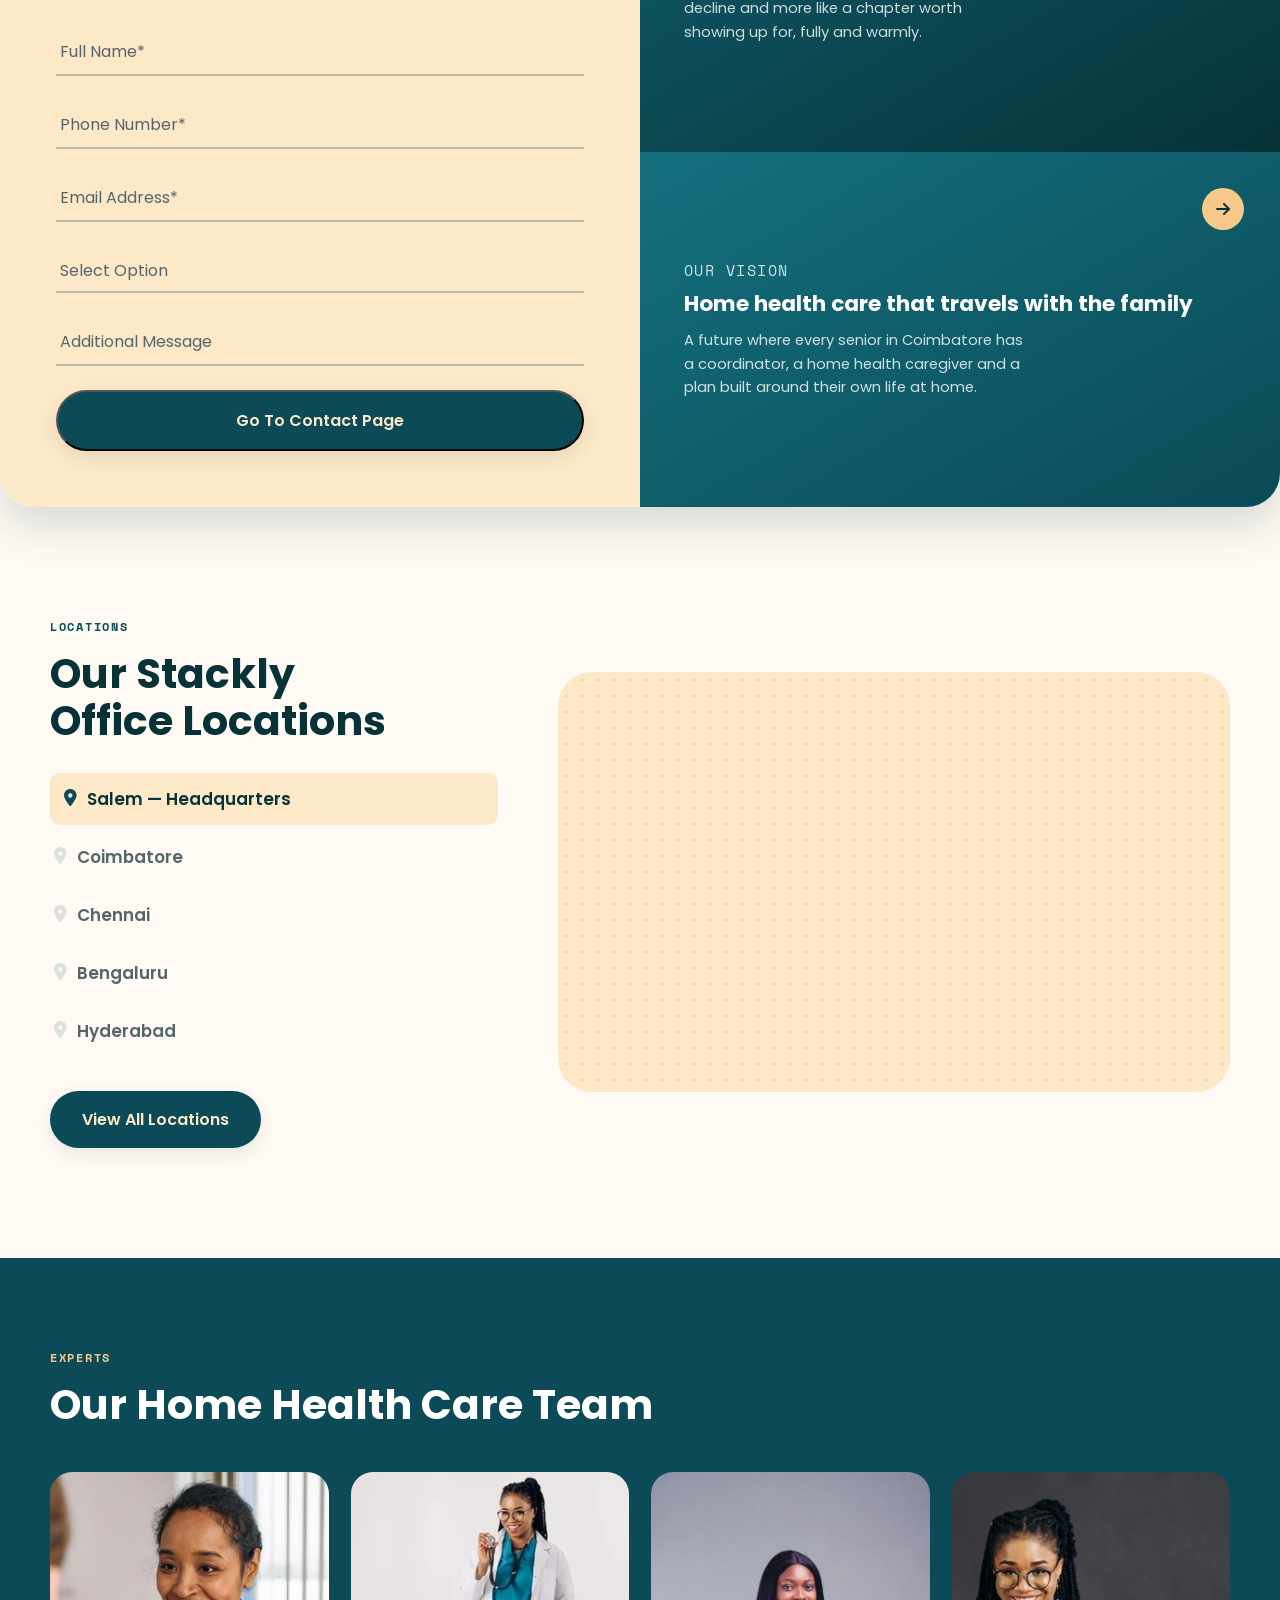
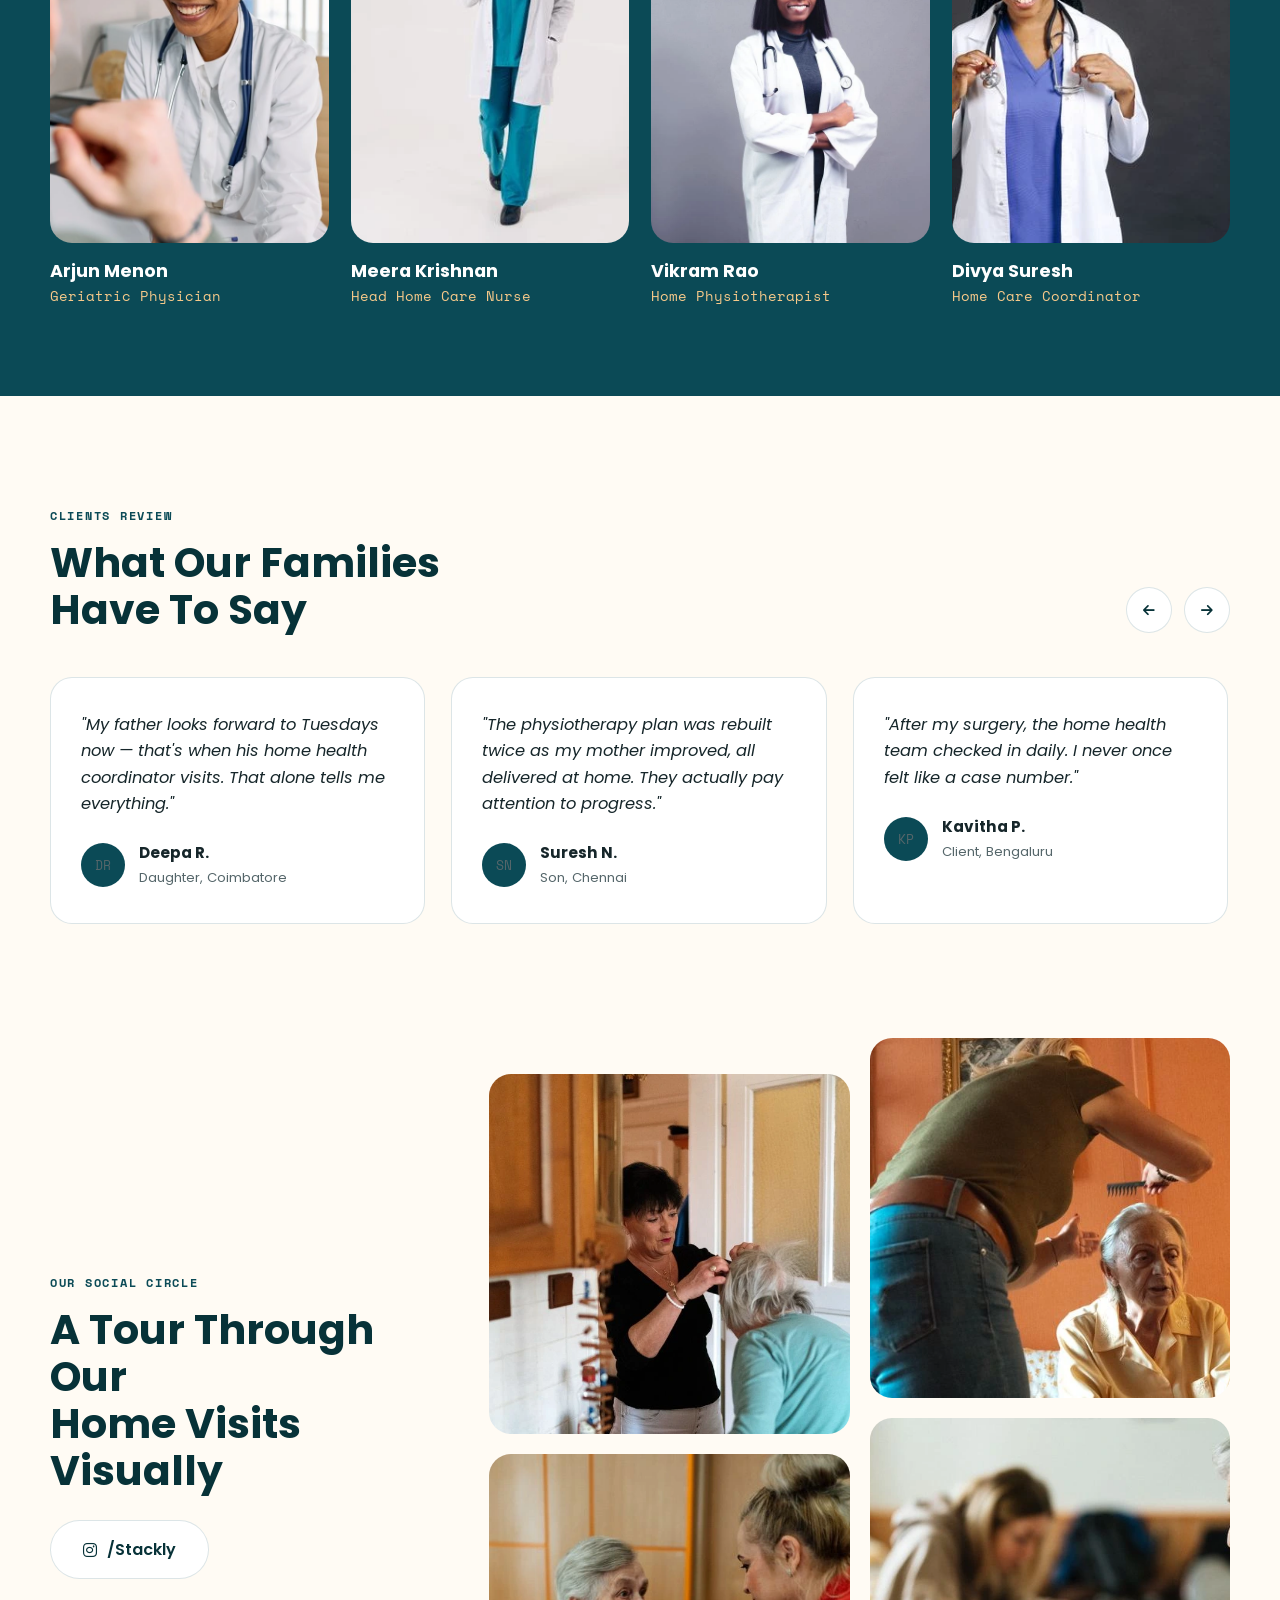
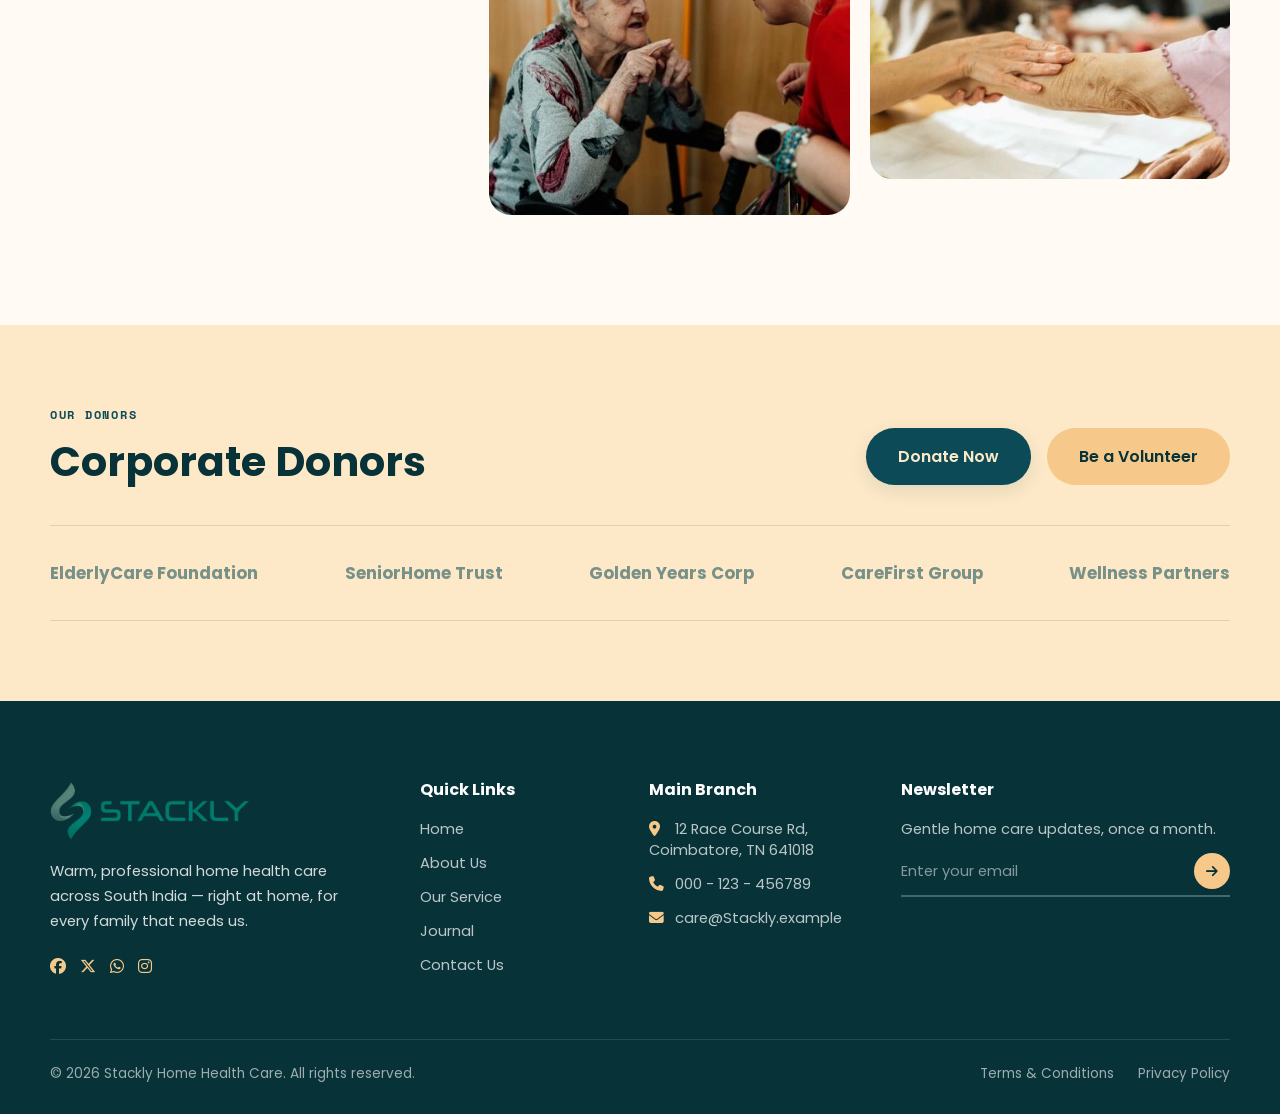
==== commit 8ce184e8: "completed" ====
--- a/index.html
+++ b/index.html
@@ -249,29 +249,79 @@
     </section>
 
     <!-- LOCATIONS -->
-    <section class="locations">
-        <div class="locations-list reveal">
-            <p class="eyebrow">Locations</p>
-            <h2>As Leading Home Health<br>Care Services Provided</h2>
-            <ul class="location-items" id="location-items">
-                <li class="active" data-city="Coimbatore" data-address="12 Race Course Rd, Coimbatore, TN 641018" data-phone="000 123 4567"><i class="fa-solid fa-location-dot"></i> Coimbatore</li>
-                <li data-city="Chennai" data-address="44 Anna Salai, Chennai, TN 600002" data-phone="000 234 5678"><i class="fa-solid fa-location-dot"></i> Chennai</li>
-                <li data-city="Bengaluru" data-address="9 MG Road, Bengaluru, KA 560001" data-phone="000 345 6789"><i class="fa-solid fa-location-dot"></i> Bengaluru</li>
-                <li data-city="Kochi" data-address="21 MG Road, Kochi, KL 682016" data-phone="000 456 7890"><i class="fa-solid fa-location-dot"></i> Kochi</li>
-                <li data-city="Madurai" data-address="5 Town Hall Rd, Madurai, TN 625001" data-phone="000 567 8901"><i class="fa-solid fa-location-dot"></i> Madurai</li>
-            </ul>
-            <a href="contact.html" class="btn btn-primary">View All Locations</a>
-        </div>
-        <div class="locations-map reveal">
-            <div class="map-dots" aria-hidden="true"></div>
-            <div class="map-pin" id="map-pin"><i class="fa-solid fa-location-dot"></i></div>
-            <div class="map-card">
-                <h3>Home Health Care — <span id="map-city">Coimbatore</span></h3>
-                <p><i class="fa-solid fa-location-dot"></i> <span id="map-address">12 Race Course Rd, Coimbatore, TN 641018</span></p>
-                <p><i class="fa-solid fa-envelope"></i> care@Stackly.example &nbsp; / &nbsp; <i class="fa-solid fa-phone"></i> <span id="map-phone">000 123 4567</span></p>
-            </div>
-        </div>
-    </section>
+<section class="locations">
+
+    <div class="locations-list reveal">
+        <p class="eyebrow">Locations</p>
+
+        <h2>Our Stackly<br>Office Locations</h2>
+
+        <ul class="location-items" id="location-items">
+
+            <li class="active"
+                data-city="Salem"
+                data-address="MMR Complex, Chinna Thirupathi, Salem, Tamil Nadu 636008"
+                data-map="https://www.google.com/maps?q=Stackly+Salem+Tamil+Nadu&output=embed">
+                <i class="fa-solid fa-location-dot"></i>
+                Salem — Headquarters
+            </li>
+
+            <li
+                data-city="Coimbatore"
+                data-address="79 Aiswarya Complex, Nethaji Road, PN Palayam, Coimbatore, Tamil Nadu 641037"
+                data-map="https://www.google.com/maps?q=Stackly+Coimbatore+Tamil+Nadu&output=embed">
+                <i class="fa-solid fa-location-dot"></i>
+                Coimbatore
+            </li>
+
+            <li
+                data-city="Chennai"
+                data-address="Ambika Complex, Urapakkam, Chennai, Tamil Nadu 603202"
+                data-map="https://www.google.com/maps?q=Stackly+Urapakkam+Chennai&output=embed">
+                <i class="fa-solid fa-location-dot"></i>
+                Chennai
+            </li>
+
+            <li
+                data-city="Bengaluru"
+                data-address="Begur-Koppa Road, Begur, Bengaluru, Karnataka 560068"
+                data-map="https://www.google.com/maps?q=Stackly+Begur+Bengaluru&output=embed">
+                <i class="fa-solid fa-location-dot"></i>
+                Bengaluru
+            </li>
+
+            <li
+                data-city="Hyderabad"
+                data-address="Ayyappa Society, Madhapur, Hyderabad, Telangana 500081"
+                data-map="https://www.google.com/maps?q=Stackly+Madhapur+Hyderabad&output=embed">
+                <i class="fa-solid fa-location-dot"></i>
+                Hyderabad
+            </li>
+
+        </ul>
+
+        <a href="contact.html" class="btn btn-primary">
+            View All Locations
+        </a>
+    </div>
+
+
+    <div class="locations-map reveal">
+
+        <iframe
+            id="google-map"
+            src="https://www.google.com/maps?q=Stackly+Salem+Tamil+Nadu&output=embed"
+            width="100%"
+            height="450"
+            style="border:0;"
+            allowfullscreen=""
+            loading="lazy"
+            referrerpolicy="no-referrer-when-downgrade">
+        </iframe>
+
+    </div>
+
+</section>
 
     <!-- TEAM -->
     <section class="team" id="team">
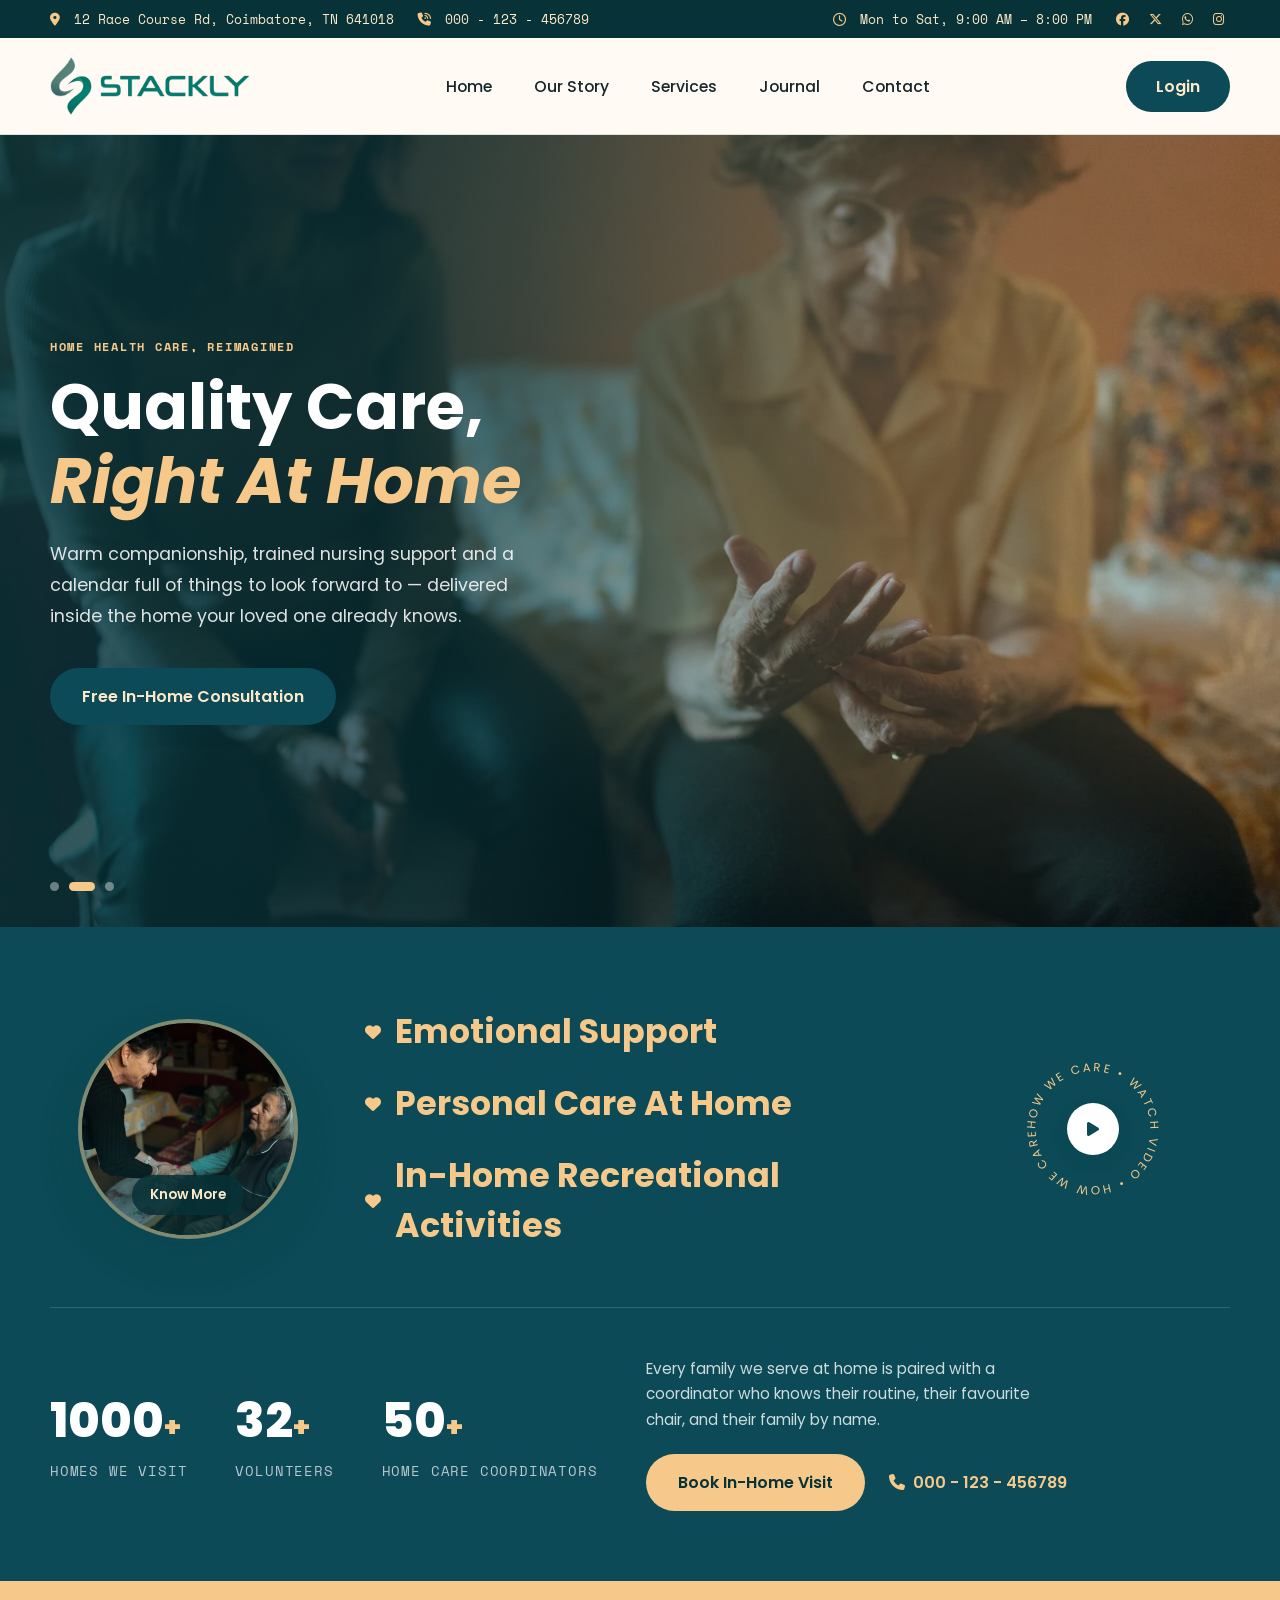
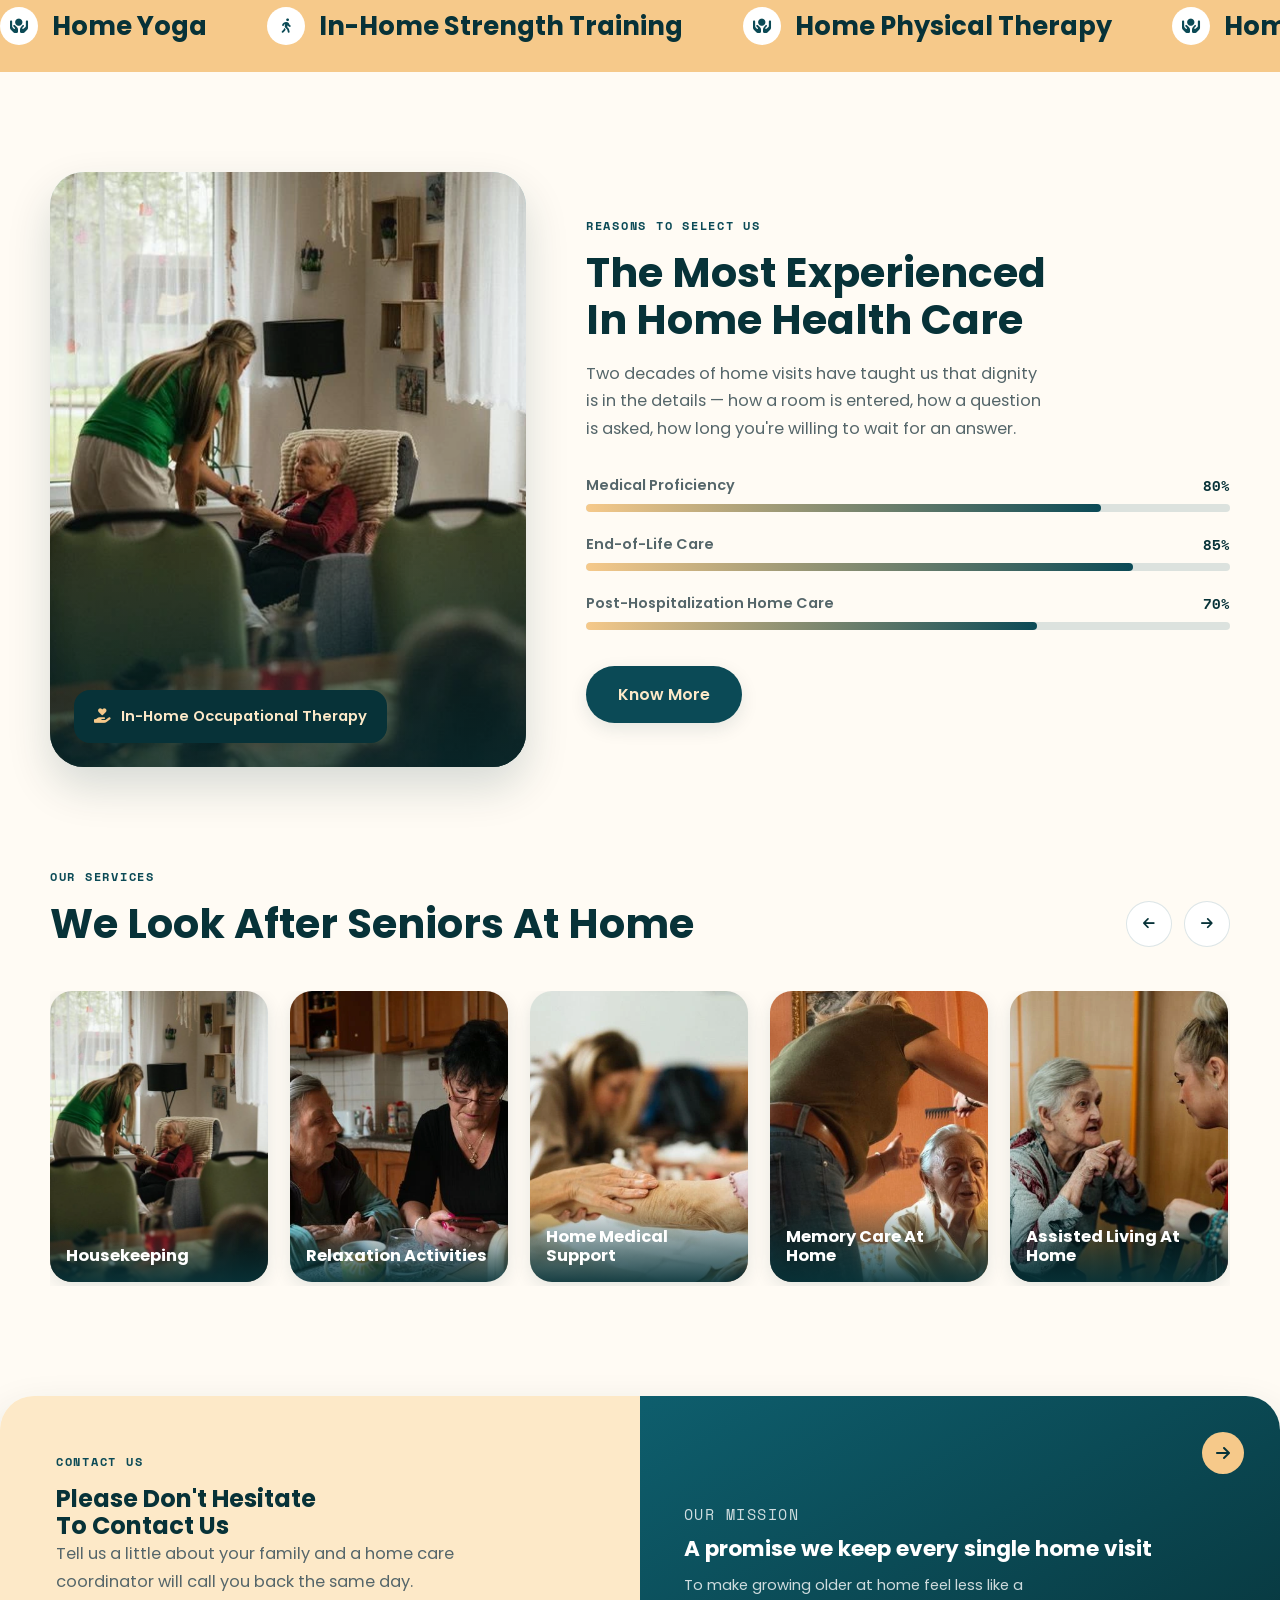
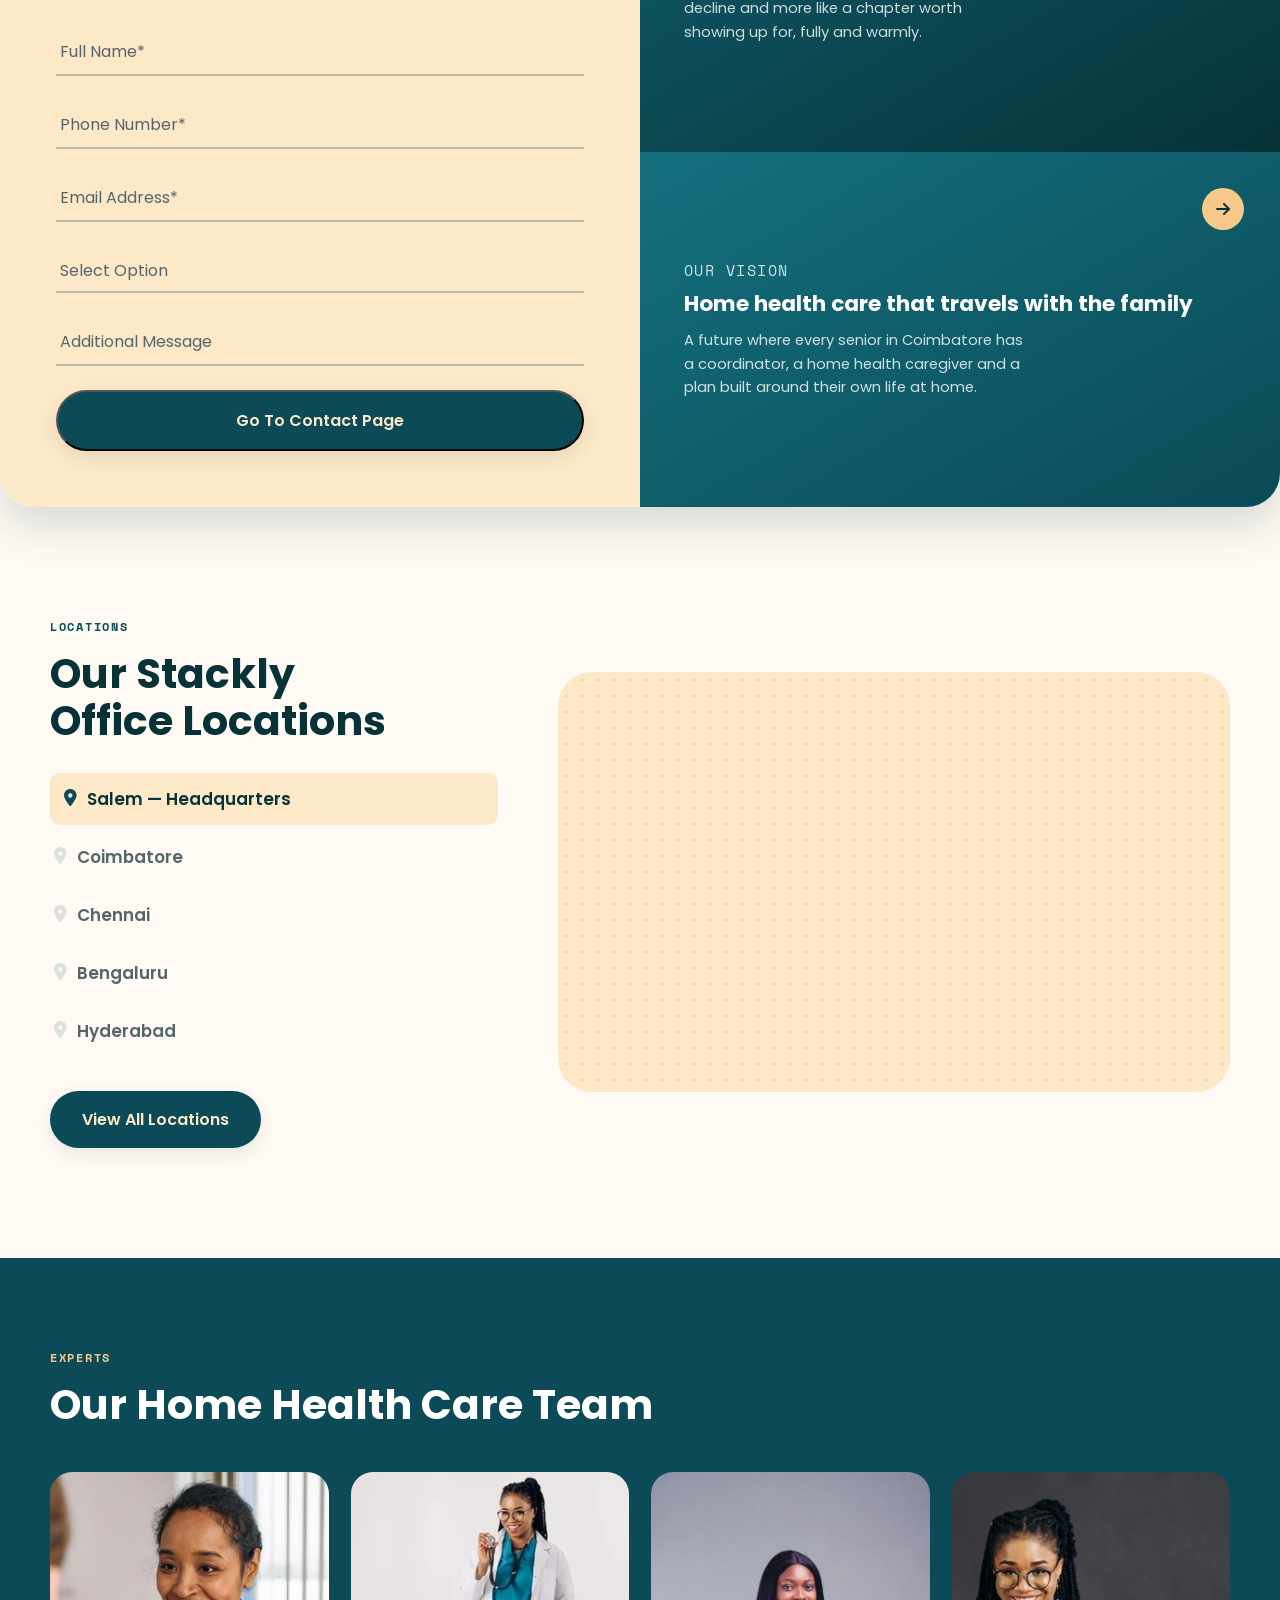
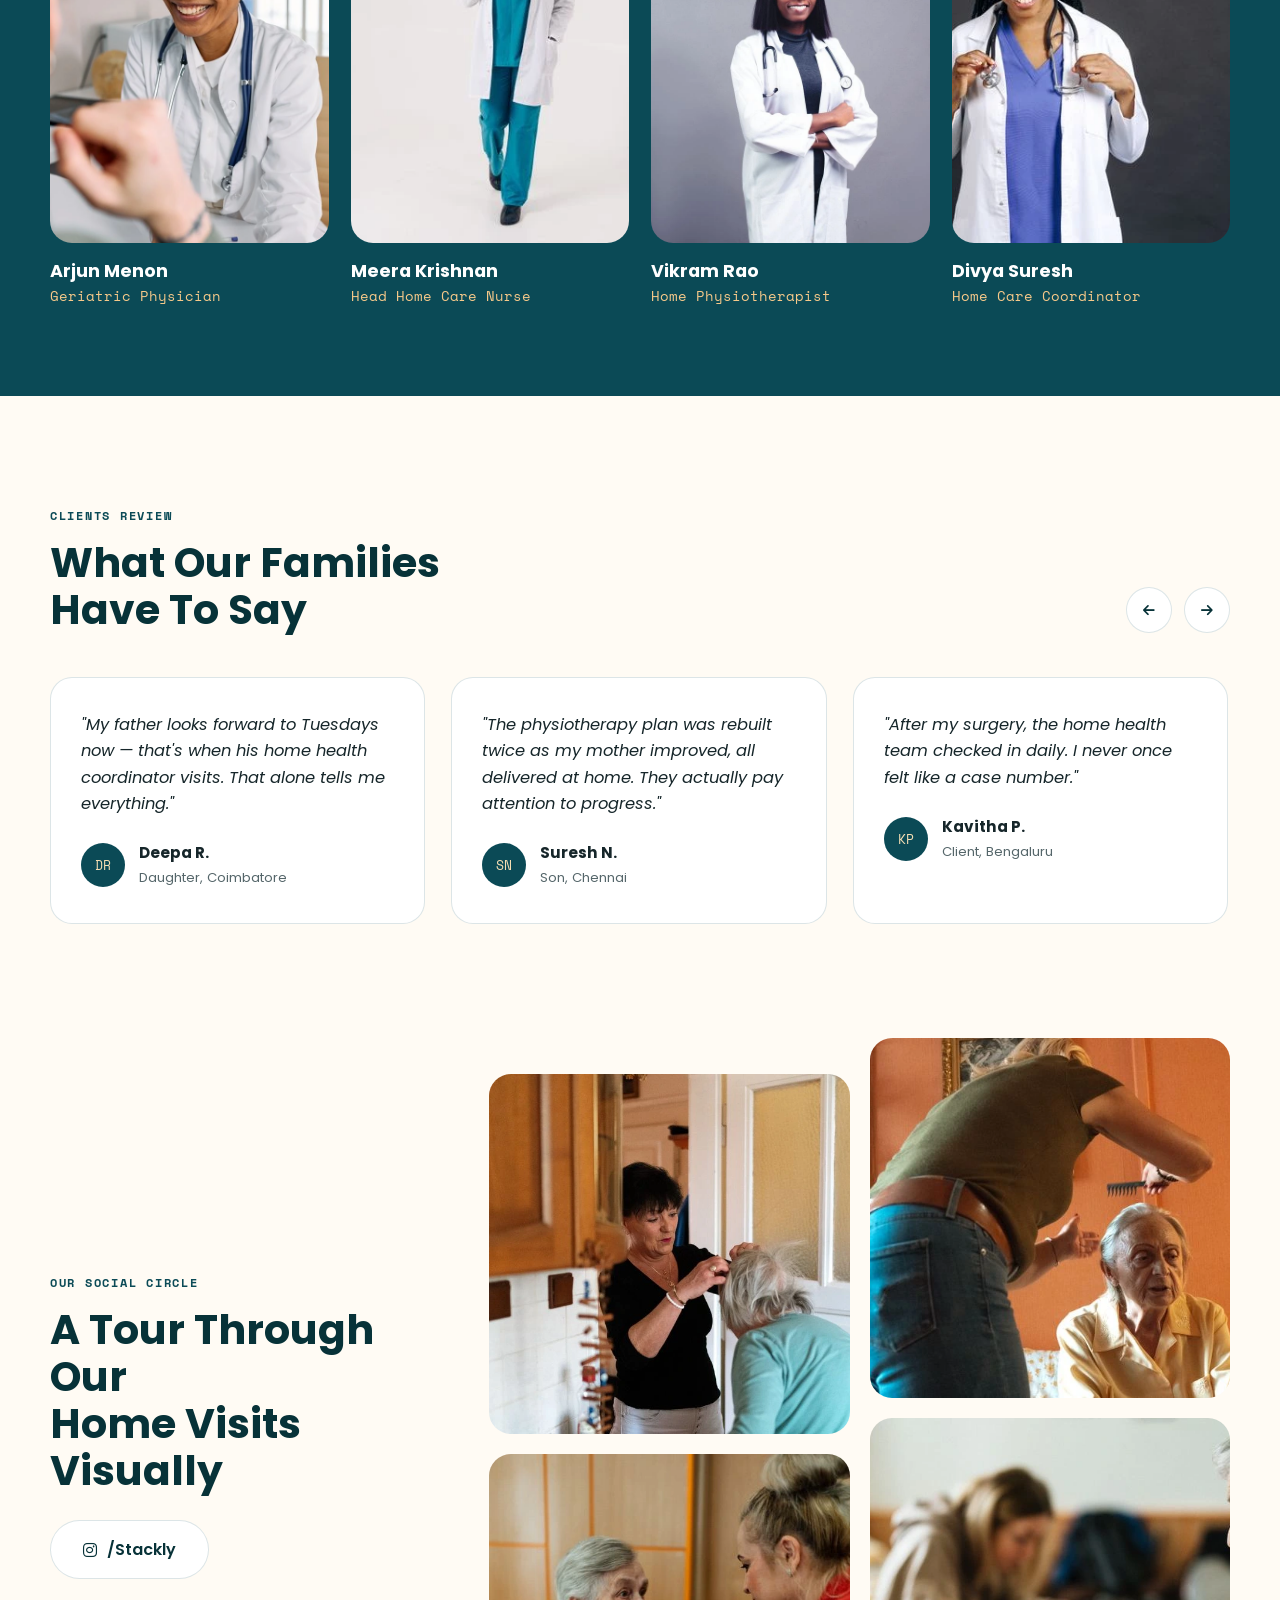
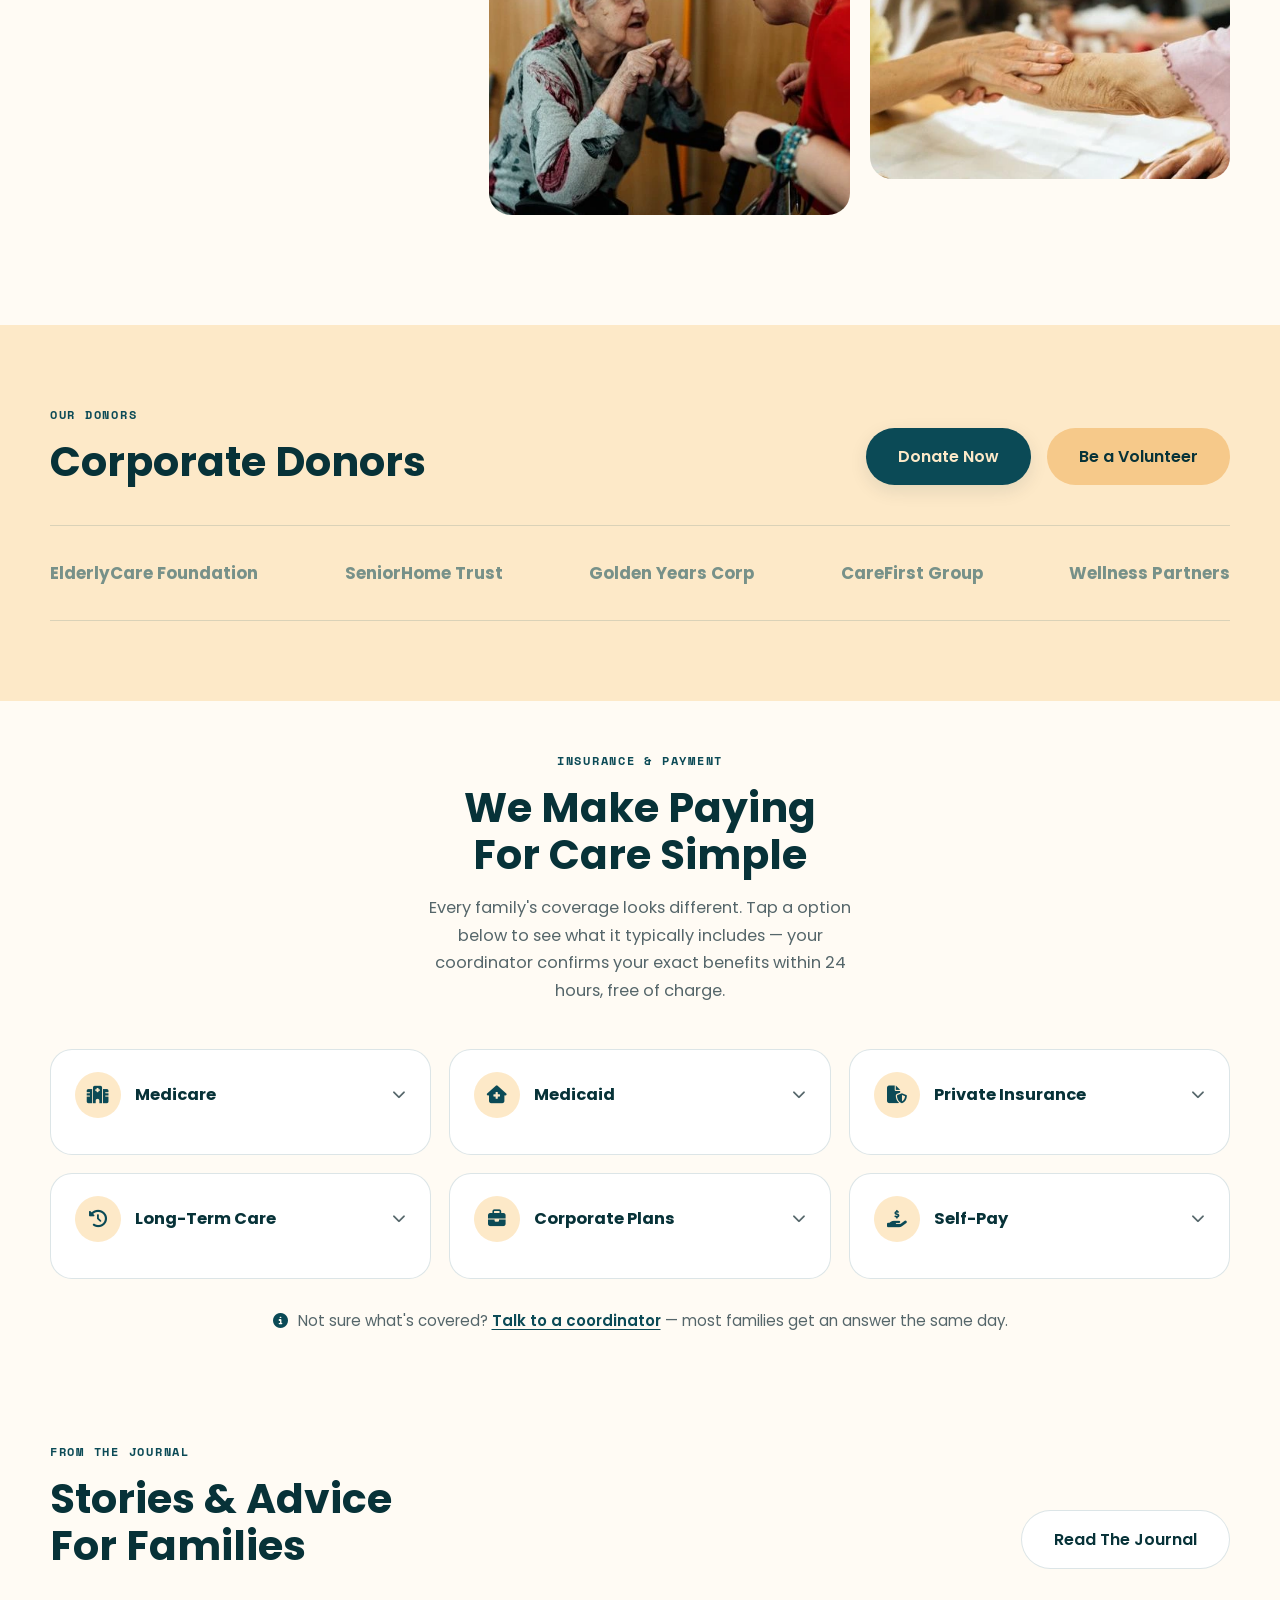
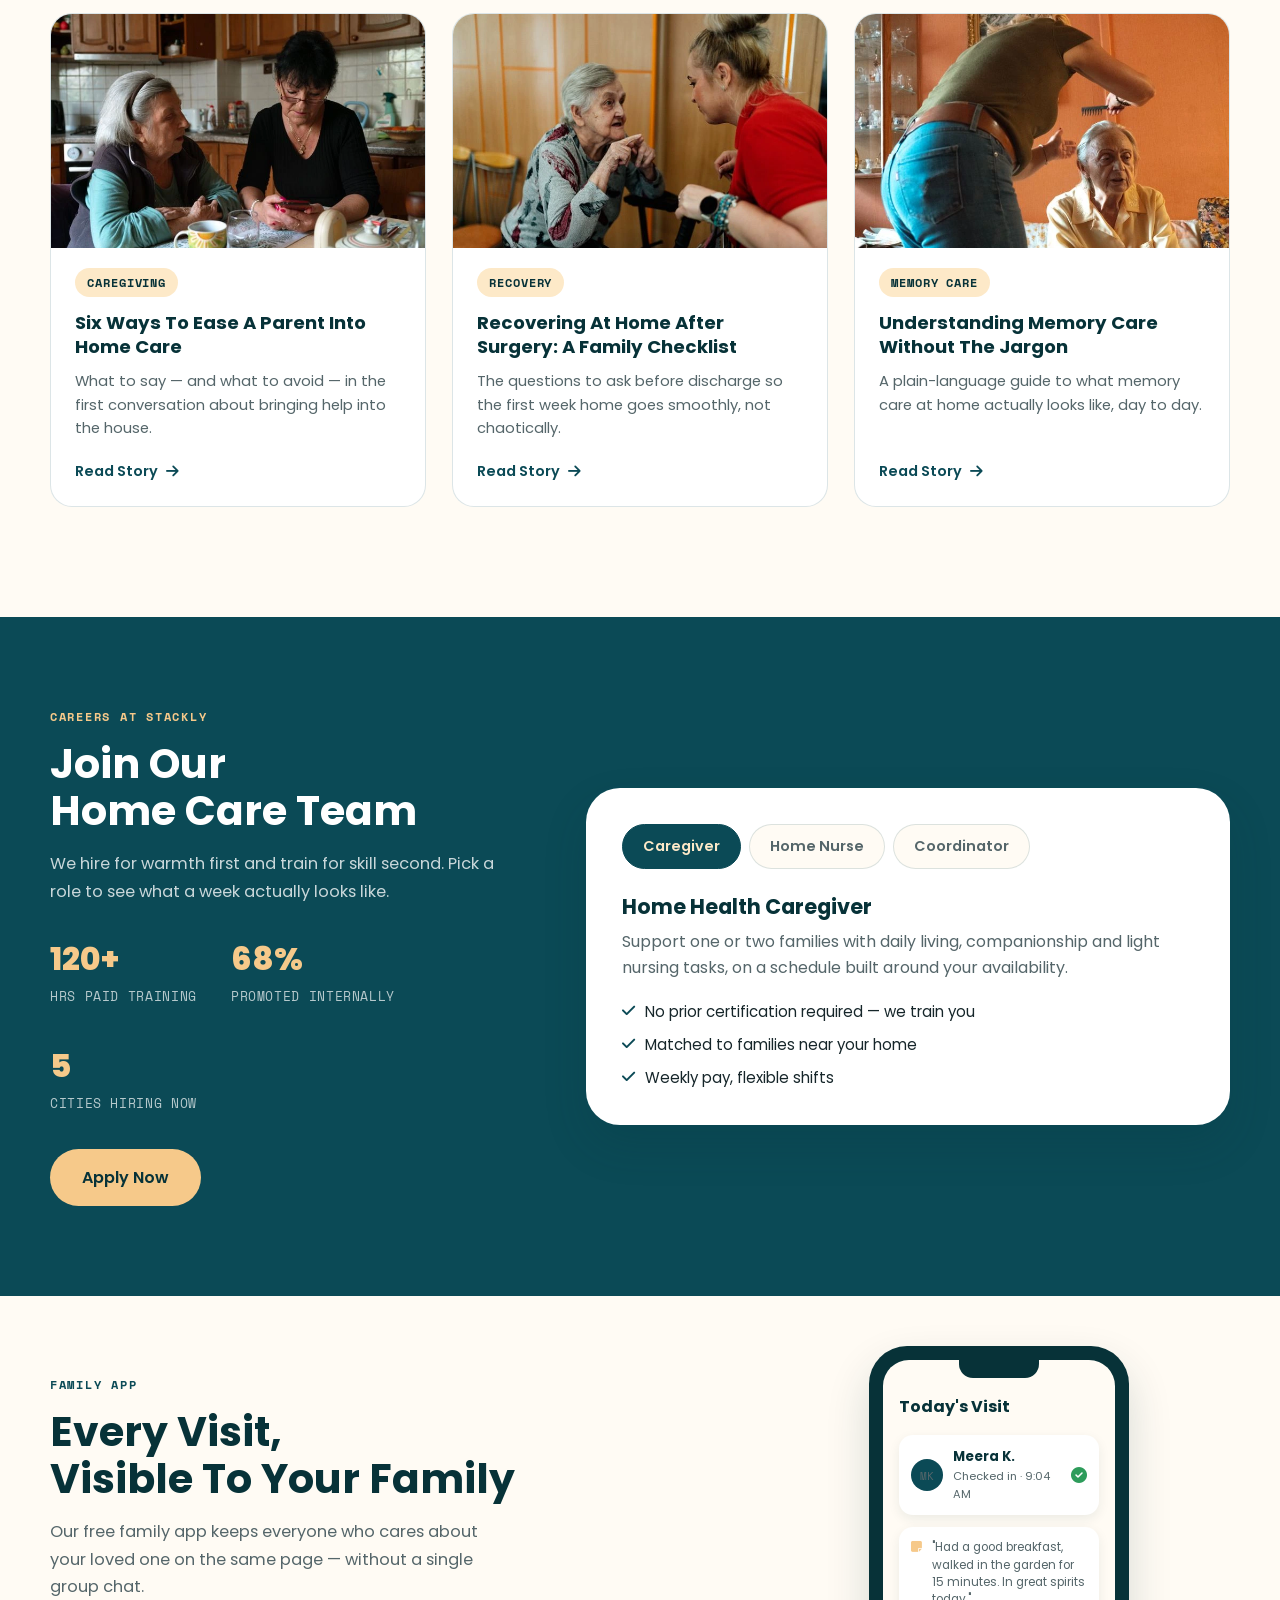
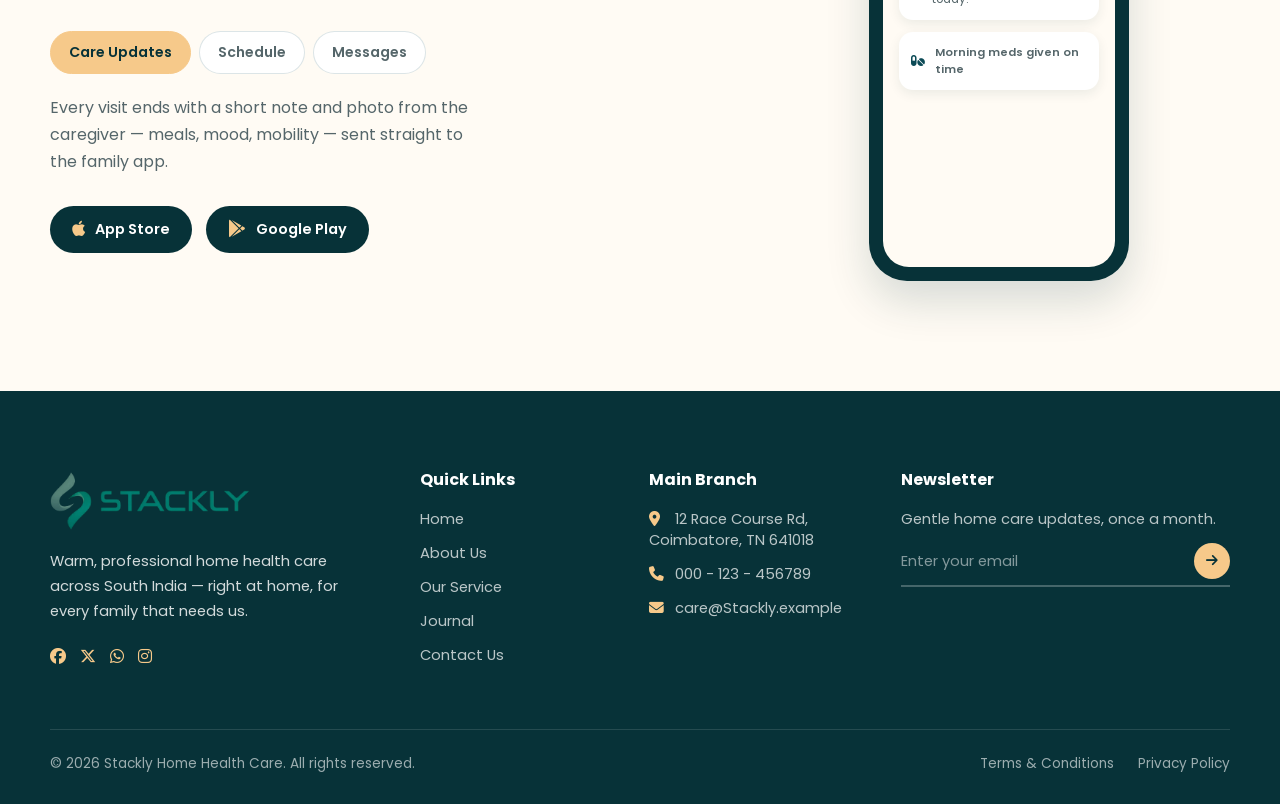
==== commit f713b1b1: "completed" ====
--- a/index.html
+++ b/index.html
@@ -11,6 +11,222 @@
 <link href="https://fonts.googleapis.com/css2?family=Poppins:wght@400;500;600;700;800&family=Space+Mono:wght@400;700&display=swap" rel="stylesheet">
 <link rel="stylesheet" href="https://cdnjs.cloudflare.com/ajax/libs/font-awesome/6.5.1/css/all.min.css">
 <link rel="stylesheet" href="style.css">
+<style>
+    /* =========================================================
+   NEW SECTIONS — add-on styles
+   Append to style.css, or link as a second stylesheet
+   AFTER style.css so the tokens in :root are already defined.
+   ========================================================= */
+
+/* =========================================================
+   1. INSURANCE & PAYMENT
+   ========================================================= */
+.insurance{ max-width:1340px; margin:0 auto 110px; padding:0 50px; }
+.insurance-head{ max-width:640px; margin:0 auto 44px; text-align:center; }
+.insurance-head h2{ font-size:clamp(1.9rem, 3.2vw, 2.6rem); margin-bottom:16px; }
+.insurance-head .section-sub{ margin:0 auto; }
+
+.insurance-grid{
+    display:grid; grid-template-columns:repeat(3, 1fr); gap:18px;
+}
+.insurance-card{
+    position:relative;
+    display:flex; flex-wrap:wrap; align-items:center; gap:14px;
+    text-align:left; background:var(--white); border:1.5px solid var(--line);
+    border-radius:var(--radius-md); padding:22px 24px;
+    transition:border-color 0.3s var(--ease), box-shadow 0.3s var(--ease), transform 0.3s var(--ease);
+}
+.insurance-card:hover{ border-color:var(--primary); transform:translateY(-3px); box-shadow:var(--shadow-sm); }
+.insurance-icon{
+    width:46px; height:46px; border-radius:50%; flex:0 0 auto;
+    background:var(--secondary-soft); color:var(--primary);
+    display:flex; align-items:center; justify-content:center; font-size:1.1rem;
+}
+.insurance-name{ font-weight:700; font-size:1.02rem; color:var(--primary-dark); flex:1; }
+.insurance-caret{
+    color:var(--ink-soft); font-size:0.85rem; transition:transform 0.35s var(--ease);
+}
+.insurance-card[aria-expanded="true"] .insurance-caret{ transform:rotate(180deg); color:var(--primary); }
+.insurance-card[aria-expanded="true"]{ border-color:var(--primary); box-shadow:var(--shadow-sm); }
+
+.insurance-detail{
+    flex-basis:100%; overflow:hidden; max-height:0; opacity:0;
+    color:var(--ink-soft); font-size:0.92rem; line-height:1.6;
+    transition:max-height 0.4s var(--ease), opacity 0.3s var(--ease), margin-top 0.4s var(--ease);
+    margin-top:0;
+}
+.insurance-card[aria-expanded="true"] .insurance-detail{
+    max-height:140px; opacity:1; margin-top:4px;
+}
+
+.insurance-note{
+    text-align:center; margin-top:30px; color:var(--ink-soft); font-size:0.94rem;
+}
+.insurance-note i{ color:var(--primary); margin-right:6px; }
+.insurance-note a{ color:var(--primary); font-weight:600; text-decoration:underline; text-underline-offset:3px; }
+
+/* =========================================================
+   2. JOURNAL PREVIEW
+   ========================================================= */
+.journal-preview{ max-width:1340px; margin:0 auto 110px; padding:0 50px; }
+.journal-head{ display:flex; justify-content:space-between; align-items:flex-end; gap:20px; margin-bottom:44px; flex-wrap:wrap; }
+.journal-head h2{ font-size:clamp(1.9rem, 3.2vw, 2.6rem); }
+
+.journal-grid{ display:grid; grid-template-columns:repeat(3, 1fr); gap:26px; }
+.journal-card{
+    display:flex; flex-direction:column;
+    background:var(--white); border:1px solid var(--line); border-radius:var(--radius-md);
+    overflow:hidden; transition:transform 0.4s var(--ease), box-shadow 0.4s var(--ease);
+}
+.journal-card:hover{ transform:translateY(-6px); box-shadow:var(--shadow-md); }
+.journal-media{
+    aspect-ratio:16/10; overflow:hidden; position:relative;
+    background:linear-gradient(150deg,#cfd9da,#8fa9ac);
+}
+.journal-media img{ width:100%; height:100%; object-fit:cover; transition:transform 0.6s var(--ease); }
+.journal-card:hover .journal-media img{ transform:scale(1.08); }
+.journal-tag{
+    align-self:flex-start; margin:20px 24px 0;
+    background:var(--secondary-soft); color:var(--primary-dark);
+    font-family:var(--f-mono); font-size:0.72rem; text-transform:uppercase; letter-spacing:0.08em;
+    padding:6px 12px; border-radius:20px; font-weight:700;
+}
+.journal-card h3{ font-size:1.14rem; margin:14px 24px 10px; line-height:1.35; }
+.journal-card p{ color:var(--ink-soft); font-size:0.92rem; line-height:1.6; margin:0 24px 20px; }
+.journal-read{
+    margin:0 24px 24px; font-weight:600; font-size:0.9rem; color:var(--primary);
+    display:flex; align-items:center; gap:8px; margin-top:auto;
+}
+.journal-read i{ transition:transform 0.3s var(--ease); }
+.journal-card:hover .journal-read i{ transform:translateX(4px); }
+
+/* =========================================================
+   3. CAREERS
+   ========================================================= */
+.careers{ background:var(--primary); color:var(--white); padding:90px 50px; }
+.careers-inner{
+    max-width:1340px; margin:0 auto;
+    display:grid; grid-template-columns:0.85fr 1.15fr; gap:60px; align-items:center;
+}
+.careers-copy h2{ color:var(--white); font-size:clamp(1.9rem, 3.2vw, 2.6rem); margin-bottom:16px; }
+.careers-sub{ color:rgba(255,255,255,0.78); margin-bottom:30px; }
+.careers-stats{ display:flex; gap:34px; margin-bottom:34px; flex-wrap:wrap; }
+.careers-stats strong{ display:block; font-family:var(--f-display); font-size:2rem; font-weight:800; color:var(--secondary); }
+.careers-stats span{ font-size:0.8rem; color:rgba(255,255,255,0.7); font-family:var(--f-mono); text-transform:uppercase; letter-spacing:0.05em; }
+
+.careers-panel{
+    background:var(--white); border-radius:var(--radius-lg); padding:36px; box-shadow:var(--shadow-md);
+}
+.role-tabs{ display:flex; gap:8px; margin-bottom:26px; flex-wrap:wrap; }
+.role-tab{
+    padding:11px 20px; border-radius:24px; border:1.5px solid var(--line); background:var(--cream);
+    color:var(--ink-soft); font-weight:600; font-size:0.9rem;
+    transition:background 0.3s var(--ease), color 0.3s var(--ease), border-color 0.3s var(--ease);
+}
+.role-tab.active, .role-tab:hover{ background:var(--primary); color:var(--secondary-soft); border-color:var(--primary); }
+
+.role-content{ display:none; }
+.role-content.active{ display:block; animation:fadeIn 0.4s var(--ease); }
+@keyframes fadeIn{ from{ opacity:0; transform:translateY(6px); } to{ opacity:1; transform:translateY(0); } }
+.role-content h4{ font-size:1.3rem; margin-bottom:10px; }
+.role-content p{ color:var(--ink-soft); line-height:1.65; margin-bottom:18px; }
+.role-content ul{ display:flex; flex-direction:column; gap:10px; }
+.role-content li{ display:flex; align-items:flex-start; gap:10px; font-size:0.94rem; color:var(--ink); }
+.role-content li i{ color:var(--primary); margin-top:3px; }
+
+/* =========================================================
+   4. FAMILY APP
+   ========================================================= */
+.family-app{
+    max-width:1340px; margin:0 auto 110px; padding:0 50px;
+    display:grid; grid-template-columns:1fr 0.7fr; gap:60px; align-items:center;
+}
+.app-copy h2{ font-size:clamp(1.9rem, 3.2vw, 2.6rem); margin-bottom:16px; }
+.app-copy .section-sub{ margin-bottom:30px; }
+
+.app-tabs{ display:flex; gap:8px; margin-bottom:20px; flex-wrap:wrap; }
+.app-tab{
+    padding:10px 18px; border-radius:24px; border:1.5px solid var(--line); background:var(--white);
+    color:var(--ink-soft); font-weight:600; font-size:0.88rem;
+    transition:background 0.3s var(--ease), color 0.3s var(--ease), border-color 0.3s var(--ease);
+}
+.app-tab.active, .app-tab:hover{ background:var(--secondary); color:var(--primary-dark); border-color:var(--secondary); }
+
+.app-tab-content{ display:none; margin-bottom:30px; min-height:52px; }
+.app-tab-content.active{ display:block; animation:fadeIn 0.4s var(--ease); }
+.app-tab-content p{ color:var(--ink-soft); line-height:1.7; max-width:42ch; }
+
+.app-store-row{ display:flex; gap:14px; flex-wrap:wrap; }
+.store-btn{
+    display:inline-flex; align-items:center; gap:10px;
+    padding:13px 22px; border-radius:30px; background:var(--primary-dark); color:var(--white);
+    font-weight:600; font-size:0.9rem; transition:transform 0.3s var(--ease), background 0.3s var(--ease);
+}
+.store-btn:hover{ background:var(--primary); transform:translateY(-2px); }
+.store-btn i{ font-size:1.1rem; color:var(--secondary); }
+
+.app-mockup{ display:flex; justify-content:center; }
+.phone{
+    width:260px; aspect-ratio:9/18.5; background:var(--primary-dark); border-radius:38px;
+    padding:14px; box-shadow:var(--shadow-md); position:relative;
+}
+.phone-notch{
+    position:absolute; top:14px; left:50%; transform:translateX(-50%);
+    width:80px; height:18px; background:var(--primary-dark); border-radius:0 0 14px 14px; z-index:2;
+}
+.phone-screen{
+    background:var(--cream); width:100%; height:100%; border-radius:26px;
+    padding:34px 16px 16px; display:flex; flex-direction:column; gap:12px; overflow:hidden;
+}
+.phone-app-title{ font-family:var(--f-display); font-weight:700; color:var(--primary-dark); font-size:1rem; margin-bottom:4px; }
+.phone-card{
+    background:var(--white); border-radius:14px; padding:12px; display:flex; align-items:center; gap:10px;
+    box-shadow:0 4px 12px rgba(7,50,56,0.08); font-size:0.78rem;
+}
+.phone-card strong{ display:block; font-size:0.82rem; color:var(--primary-dark); }
+.phone-card span{ color:var(--ink-soft); font-size:0.7rem; }
+.phone-avatar{
+    width:32px; height:32px; border-radius:50%; background:var(--primary); color:var(--secondary-soft);
+    display:flex; align-items:center; justify-content:center; font-family:var(--f-mono); font-size:0.68rem; flex:0 0 auto;
+}
+.phone-check{ color:#2e9c5b; margin-left:auto; font-size:1rem; }
+.phone-card-note{ align-items:flex-start; }
+.phone-card-note i{ color:var(--secondary); margin-top:2px; }
+.phone-card-note p{ color:var(--ink-soft); line-height:1.45; font-size:0.74rem; }
+.phone-card-mini{ font-size:0.76rem; color:var(--ink-soft); font-weight:600; }
+.phone-card-mini i{ color:var(--primary); }
+
+/* =========================================================
+   RESPONSIVE — mirrors existing breakpoints (1180 / 1024 / 720)
+   ========================================================= */
+@media (max-width:1180px){
+    .insurance-grid{ grid-template-columns:repeat(2, 1fr); }
+    .journal-grid{ grid-template-columns:repeat(2, 1fr); }
+    .careers-inner{ grid-template-columns:1fr; }
+    .careers-panel{ order:2; }
+    .family-app{ grid-template-columns:1fr; }
+    .app-mockup{ order:-1; margin-bottom:10px; }
+}
+
+@media (max-width:1024px){
+    .careers-stats{ gap:26px; }
+}
+
+@media (max-width:720px){
+    .insurance, .journal-preview, .family-app{ padding-left:24px; padding-right:24px; }
+    .careers{ padding:60px 24px; }
+    .insurance-grid{ grid-template-columns:1fr; }
+    .journal-grid{ grid-template-columns:1fr; }
+    .journal-head{ flex-direction:column; align-items:flex-start; }
+    .careers-panel{ padding:26px 22px; }
+    .role-tabs{ gap:6px; }
+    .role-tab{ padding:9px 16px; font-size:0.84rem; }
+    .careers-stats{ width:100%; justify-content:space-between; gap:12px; }
+    .phone{ width:220px; }
+    .app-tabs{ gap:6px; }
+    .app-tab{ padding:9px 14px; font-size:0.82rem; }
+}
+</style>
 </head>
 <body>
 
@@ -30,7 +246,7 @@
     </div>
 </header>
 
-<nav id="site-nav">
+<nav id="site-nav" style="position: sticky;">
     <a href="index.html" class="logo" aria-label="Stackly home">
        <img src="./src/logo/Untitled design (7).webp" alt="">
     </a>
@@ -366,15 +582,15 @@
         <div class="story-track reveal" id="story-track">
             <article class="story-card">
                 <p>"My father looks forward to Tuesdays now — that's when his home health coordinator visits. That alone tells me everything."</p>
-                <div class="story-person"><span class="story-avatar">DR</span><div><strong>Deepa R.</strong><span>Daughter, Coimbatore</span></div></div>
+                <div class="story-person"><span class="story-avatar" style="color:wheat;">DR</span><div><strong>Deepa R.</strong><span>Daughter, Coimbatore</span></div></div>
             </article>
             <article class="story-card">
                 <p>"The physiotherapy plan was rebuilt twice as my mother improved, all delivered at home. They actually pay attention to progress."</p>
-                <div class="story-person"><span class="story-avatar">SN</span><div><strong>Suresh N.</strong><span>Son, Chennai</span></div></div>
+                <div class="story-person"><span class="story-avatar" style="color:wheat;">SN</span><div><strong>Suresh N.</strong><span>Son, Chennai</span></div></div>
             </article>
             <article class="story-card">
                 <p>"After my surgery, the home health team checked in daily. I never once felt like a case number."</p>
-                <div class="story-person"><span class="story-avatar">KP</span><div><strong>Kavitha P.</strong><span>Client, Bengaluru</span></div></div>
+                <div class="story-person"><span class="story-avatar" style="color:wheat;">KP</span><div><strong>Kavitha P.</strong><span>Client, Bengaluru</span></div></div>
             </article>
         </div>
     </section>
@@ -414,6 +630,220 @@
             <span>Wellness Partners</span>
         </div>
     </section>
+
+    <!-- =========================================================
+     PASTE EACH SECTION BELOW INTO index.html, INSIDE <main>...</main>
+     Suggested placement:
+       - #insurance        → after "care-plans" section, before "contact"
+       - #journal-preview  → after "gallery" section, before "faq"
+       - #careers          → after "donors" section (dark band, like team/highlights)
+       - #family-app       → after "faq" section, before "donors"
+     Adjust order to taste — each section is self-contained.
+     Needs: new-sections.css linked after style.css, new-sections.js linked after pages.js
+     ========================================================= -->
+
+<!-- ============ 1. INSURANCE & PAYMENT ============ -->
+<section class="insurance" id="insurance" style="margin-top: 50px;">
+    <div class="insurance-head reveal">
+        <p class="eyebrow">Insurance &amp; Payment</p>
+        <h2>We Make Paying<br>For Care Simple</h2>
+        <p class="section-sub">Every family's coverage looks different. Tap a option below to see what it typically includes — your coordinator confirms your exact benefits within 24 hours, free of charge.</p>
+    </div>
+
+    <div class="insurance-grid reveal" id="insurance-grid">
+        <button class="insurance-card" data-target="ins-1" aria-expanded="false">
+            <span class="insurance-icon"><i class="fa-solid fa-hospital"></i></span>
+            <span class="insurance-name">Medicare</span>
+            <i class="fa-solid fa-chevron-down insurance-caret"></i>
+            <span class="insurance-detail" id="ins-1">Covers medically necessary home nursing, physical therapy and post-hospitalization visits when ordered by a physician.</span>
+        </button>
+
+        <button class="insurance-card" data-target="ins-2" aria-expanded="false">
+            <span class="insurance-icon"><i class="fa-solid fa-house-medical"></i></span>
+            <span class="insurance-name">Medicaid</span>
+            <i class="fa-solid fa-chevron-down insurance-caret"></i>
+            <span class="insurance-detail" id="ins-2">Income-qualified families can access personal care and daily living support at little to no out-of-pocket cost.</span>
+        </button>
+
+        <button class="insurance-card" data-target="ins-3" aria-expanded="false">
+            <span class="insurance-icon"><i class="fa-solid fa-file-shield"></i></span>
+            <span class="insurance-name">Private Insurance</span>
+            <i class="fa-solid fa-chevron-down insurance-caret"></i>
+            <span class="insurance-detail" id="ins-3">We bill most major providers directly and handle the paperwork, so you're not stuck faxing forms.</span>
+        </button>
+
+        <button class="insurance-card" data-target="ins-4" aria-expanded="false">
+            <span class="insurance-icon"><i class="fa-solid fa-clock-rotate-left"></i></span>
+            <span class="insurance-name">Long-Term Care</span>
+            <i class="fa-solid fa-chevron-down insurance-caret"></i>
+            <span class="insurance-detail" id="ins-4">We prepare the documentation long-term care policies require, and file claims on your family's behalf.</span>
+        </button>
+
+        <button class="insurance-card" data-target="ins-5" aria-expanded="false">
+            <span class="insurance-icon"><i class="fa-solid fa-briefcase"></i></span>
+            <span class="insurance-name">Corporate Plans</span>
+            <i class="fa-solid fa-chevron-down insurance-caret"></i>
+            <span class="insurance-detail" id="ins-5">Several employer wellness and eldercare benefit programs cover a portion of hourly or daily visits.</span>
+        </button>
+
+        <button class="insurance-card" data-target="ins-6" aria-expanded="false">
+            <span class="insurance-icon"><i class="fa-solid fa-hand-holding-dollar"></i></span>
+            <span class="insurance-name">Self-Pay</span>
+            <i class="fa-solid fa-chevron-down insurance-caret"></i>
+            <span class="insurance-detail" id="ins-6">Straightforward hourly, daily and live-in rates with no hidden fees — pay by card, bank transfer or UPI.</span>
+        </button>
+    </div>
+
+    <p class="insurance-note reveal"><i class="fa-solid fa-circle-info"></i> Not sure what's covered? <a href="contact.html">Talk to a coordinator</a> — most families get an answer the same day.</p>
+</section>
+
+<!-- ============ 2. JOURNAL PREVIEW ============ -->
+<section class="journal-preview" id="journal-preview">
+    <div class="journal-head reveal">
+        <div>
+            <p class="eyebrow">From The Journal</p>
+            <h2>Stories &amp; Advice<br>For Families</h2>
+        </div>
+        <a href="journal.html" class="btn btn-ghost">Read The Journal</a>
+    </div>
+
+    <div class="journal-grid reveal">
+        <a href="journal.html" class="journal-card">
+            <div class="journal-media jm-1"><img src="./src/images/image-4-compressed.webp" alt="Senior enjoying a relaxed activity at home" loading="lazy"></div>
+            <span class="journal-tag">Caregiving</span>
+            <h3>Six Ways To Ease A Parent Into Home Care</h3>
+            <p>What to say — and what to avoid — in the first conversation about bringing help into the house.</p>
+            <span class="journal-read">Read Story <i class="fa-solid fa-arrow-right"></i></span>
+        </a>
+
+        <a href="journal.html" class="journal-card">
+            <div class="journal-media jm-2"><img src="./src/images/image-7-compressed.webp" alt="Home health caregiver assisting a senior woman with daily care" loading="lazy"></div>
+            <span class="journal-tag">Recovery</span>
+            <h3>Recovering At Home After Surgery: A Family Checklist</h3>
+            <p>The questions to ask before discharge so the first week home goes smoothly, not chaotically.</p>
+            <span class="journal-read">Read Story <i class="fa-solid fa-arrow-right"></i></span>
+        </a>
+
+        <a href="journal.html" class="journal-card">
+            <div class="journal-media jm-3"><img src="./src/images/image-8-compressed.webp" alt="Elderly woman and home health caregiver in gentle conversation" loading="lazy"></div>
+            <span class="journal-tag">Memory Care</span>
+            <h3>Understanding Memory Care Without The Jargon</h3>
+            <p>A plain-language guide to what memory care at home actually looks like, day to day.</p>
+            <span class="journal-read">Read Story <i class="fa-solid fa-arrow-right"></i></span>
+        </a>
+    </div>
+</section>
+
+<!-- ============ 3. CAREERS ============ -->
+<section class="careers" id="careers">
+    <div class="careers-inner">
+        <div class="careers-copy reveal">
+            <p class="eyebrow eyebrow-light">Careers At Stackly</p>
+            <h2>Join Our<br>Home Care Team</h2>
+            <p class="section-sub careers-sub">We hire for warmth first and train for skill second. Pick a role to see what a week actually looks like.</p>
+
+            <div class="careers-stats">
+                <div><strong>120+</strong><span>Hrs Paid Training</span></div>
+                <div><strong>68%</strong><span>Promoted Internally</span></div>
+                <div><strong>5</strong><span>Cities Hiring Now</span></div>
+            </div>
+            <a href="contact.html" class="btn btn-secondary">Apply Now</a>
+        </div>
+
+        <div class="careers-panel reveal">
+            <div class="role-tabs" role="tablist">
+                <button class="role-tab active" data-role="caregiver" role="tab" aria-selected="true">Caregiver</button>
+                <button class="role-tab" data-role="nurse" role="tab" aria-selected="false">Home Nurse</button>
+                <button class="role-tab" data-role="coordinator" role="tab" aria-selected="false">Coordinator</button>
+            </div>
+
+            <div class="role-content active" id="role-caregiver">
+                <h4>Home Health Caregiver</h4>
+                <p>Support one or two families with daily living, companionship and light nursing tasks, on a schedule built around your availability.</p>
+                <ul>
+                    <li><i class="fa-solid fa-check"></i> No prior certification required — we train you</li>
+                    <li><i class="fa-solid fa-check"></i> Matched to families near your home</li>
+                    <li><i class="fa-solid fa-check"></i> Weekly pay, flexible shifts</li>
+                </ul>
+            </div>
+
+            <div class="role-content" id="role-nurse">
+                <h4>Home Nurse</h4>
+                <p>Deliver clinical care — medication management, wound care, vitals monitoring — as part of a supervised in-home care plan.</p>
+                <ul>
+                    <li><i class="fa-solid fa-check"></i> Active nursing license required</li>
+                    <li><i class="fa-solid fa-check"></i> On-call clinical support from our medical lead</li>
+                    <li><i class="fa-solid fa-check"></i> Mileage and travel time paid</li>
+                </ul>
+            </div>
+
+            <div class="role-content" id="role-coordinator">
+                <h4>Home Care Coordinator</h4>
+                <p>Own the relationship between families and caregivers — scheduling, check-ins, and adjusting care plans as needs change.</p>
+                <ul>
+                    <li><i class="fa-solid fa-check"></i> Prior care or hospitality experience preferred</li>
+                    <li><i class="fa-solid fa-check"></i> Hybrid: office plus in-home visits</li>
+                    <li><i class="fa-solid fa-check"></i> Clear path to team lead within a year</li>
+                </ul>
+            </div>
+        </div>
+    </div>
+</section>
+
+<!-- ============ 4. FAMILY APP ============ -->
+<section class="family-app" id="family-app"  style="margin-top: 50px;">
+    <div class="app-copy reveal">
+        <p class="eyebrow">Family App</p>
+        <h2>Every Visit,<br>Visible To Your Family</h2>
+        <p class="section-sub">Our free family app keeps everyone who cares about your loved one on the same page — without a single group chat.</p>
+
+        <div class="app-tabs">
+            <button class="app-tab active" data-app="updates">Care Updates</button>
+            <button class="app-tab" data-app="schedule">Schedule</button>
+            <button class="app-tab" data-app="messages">Messages</button>
+        </div>
+
+        <div class="app-tab-content active" id="app-updates">
+            <p>Every visit ends with a short note and photo from the caregiver — meals, mood, mobility — sent straight to the family app.</p>
+        </div>
+        <div class="app-tab-content" id="app-schedule">
+            <p>See every upcoming visit, who's coming, and reschedule or add an extra visit in two taps.</p>
+        </div>
+        <div class="app-tab-content" id="app-messages">
+            <p>Message the coordinator directly for anything non-urgent — no phone tag, no waiting on hold.</p>
+        </div>
+
+        <div class="app-store-row">
+            <a href="./404.html" class="store-btn"><i class="fa-brands fa-apple"></i> App Store</a>
+            <a href="./404.html" class="store-btn"><i class="fa-brands fa-google-play"></i> Google Play</a>
+        </div>
+    </div>
+
+    <div class="app-mockup reveal" aria-hidden="true">
+        <div class="phone">
+            <div class="phone-notch"></div>
+            <div class="phone-screen">
+                <p class="phone-app-title">Today's Visit</p>
+                <div class="phone-card">
+                    <span class="phone-avatar">MK</span>
+                    <div>
+                        <strong>Meera K.</strong>
+                        <span>Checked in · 9:04 AM</span>
+                    </div>
+                    <i class="fa-solid fa-circle-check phone-check"></i>
+                </div>
+                <div class="phone-card phone-card-note">
+                    <i class="fa-solid fa-note-sticky"></i>
+                    <p>"Had a good breakfast, walked in the garden for 15 minutes. In great spirits today."</p>
+                </div>
+                <div class="phone-card phone-card-mini">
+                    <i class="fa-solid fa-pills"></i>
+                    <span>Morning meds given on time</span>
+                </div>
+            </div>
+        </div>
+    </div>
+</section>
 
 </main>
 
@@ -467,5 +897,74 @@
 
 <script src="script.js"></script>
 <script src="pages.js"></script>
+<script>
+    /* =========================================================
+   NEW SECTIONS — interactions
+   Link this file after script.js / pages.js.
+   Note: reveal-on-scroll for .reveal elements is assumed to
+   already be handled globally by script.js (it drives every
+   other section on the page the same way). This file only
+   adds the interactive pieces unique to the 4 new sections.
+   ========================================================= */
+(function () {
+    "use strict";
+
+    /* ---------- 1. Insurance accordion ---------- */
+    const insuranceCards = document.querySelectorAll(".insurance-card");
+    insuranceCards.forEach((card) => {
+        card.addEventListener("click", () => {
+            const isOpen = card.getAttribute("aria-expanded") === "true";
+
+            // Close any other open card (one open at a time)
+            insuranceCards.forEach((other) => {
+                if (other !== card) other.setAttribute("aria-expanded", "false");
+            });
+
+            card.setAttribute("aria-expanded", String(!isOpen));
+        });
+    });
+
+    /* ---------- 2. Journal preview ---------- */
+    // Purely a link grid — no extra JS required.
+
+    /* ---------- 3. Careers role tabs ---------- */
+    const roleTabs = document.querySelectorAll(".role-tab");
+    const roleContents = document.querySelectorAll(".role-content");
+
+    roleTabs.forEach((tab) => {
+        tab.addEventListener("click", () => {
+            const role = tab.getAttribute("data-role");
+
+            roleTabs.forEach((t) => {
+                t.classList.remove("active");
+                t.setAttribute("aria-selected", "false");
+            });
+            tab.classList.add("active");
+            tab.setAttribute("aria-selected", "true");
+
+            roleContents.forEach((panel) => {
+                panel.classList.toggle("active", panel.id === `role-${role}`);
+            });
+        });
+    });
+
+    /* ---------- 4. Family app tabs ---------- */
+    const appTabs = document.querySelectorAll(".app-tab");
+    const appContents = document.querySelectorAll(".app-tab-content");
+
+    appTabs.forEach((tab) => {
+        tab.addEventListener("click", () => {
+            const target = tab.getAttribute("data-app");
+
+            appTabs.forEach((t) => t.classList.remove("active"));
+            tab.classList.add("active");
+
+            appContents.forEach((panel) => {
+                panel.classList.toggle("active", panel.id === `app-${target}`);
+            });
+        });
+    });
+})();
+</script>
 </body>
 </html>
--- a/style.css
+++ b/style.css
@@ -28,9 +28,7 @@
 
 *{ margin:0; padding:0; box-sizing:border-box; }
 html{ scroll-behavior:smooth; }
-html, body{ width:100%; overflow-x:hidden; background:var(--cream); color:var(--ink); font-family:var(--f-body); }
-img{ max-width:100%; display:block; }
-a{ color:inherit; text-decoration:none; }
+html, body{ width:100%; overflow-x:clip; background:var(--cream); color:var(--ink); font-family:var(--f-body); }a{ color:inherit; text-decoration:none; }
 button{ font-family:inherit; cursor:pointer; }
 ul{ list-style:none; }
 
